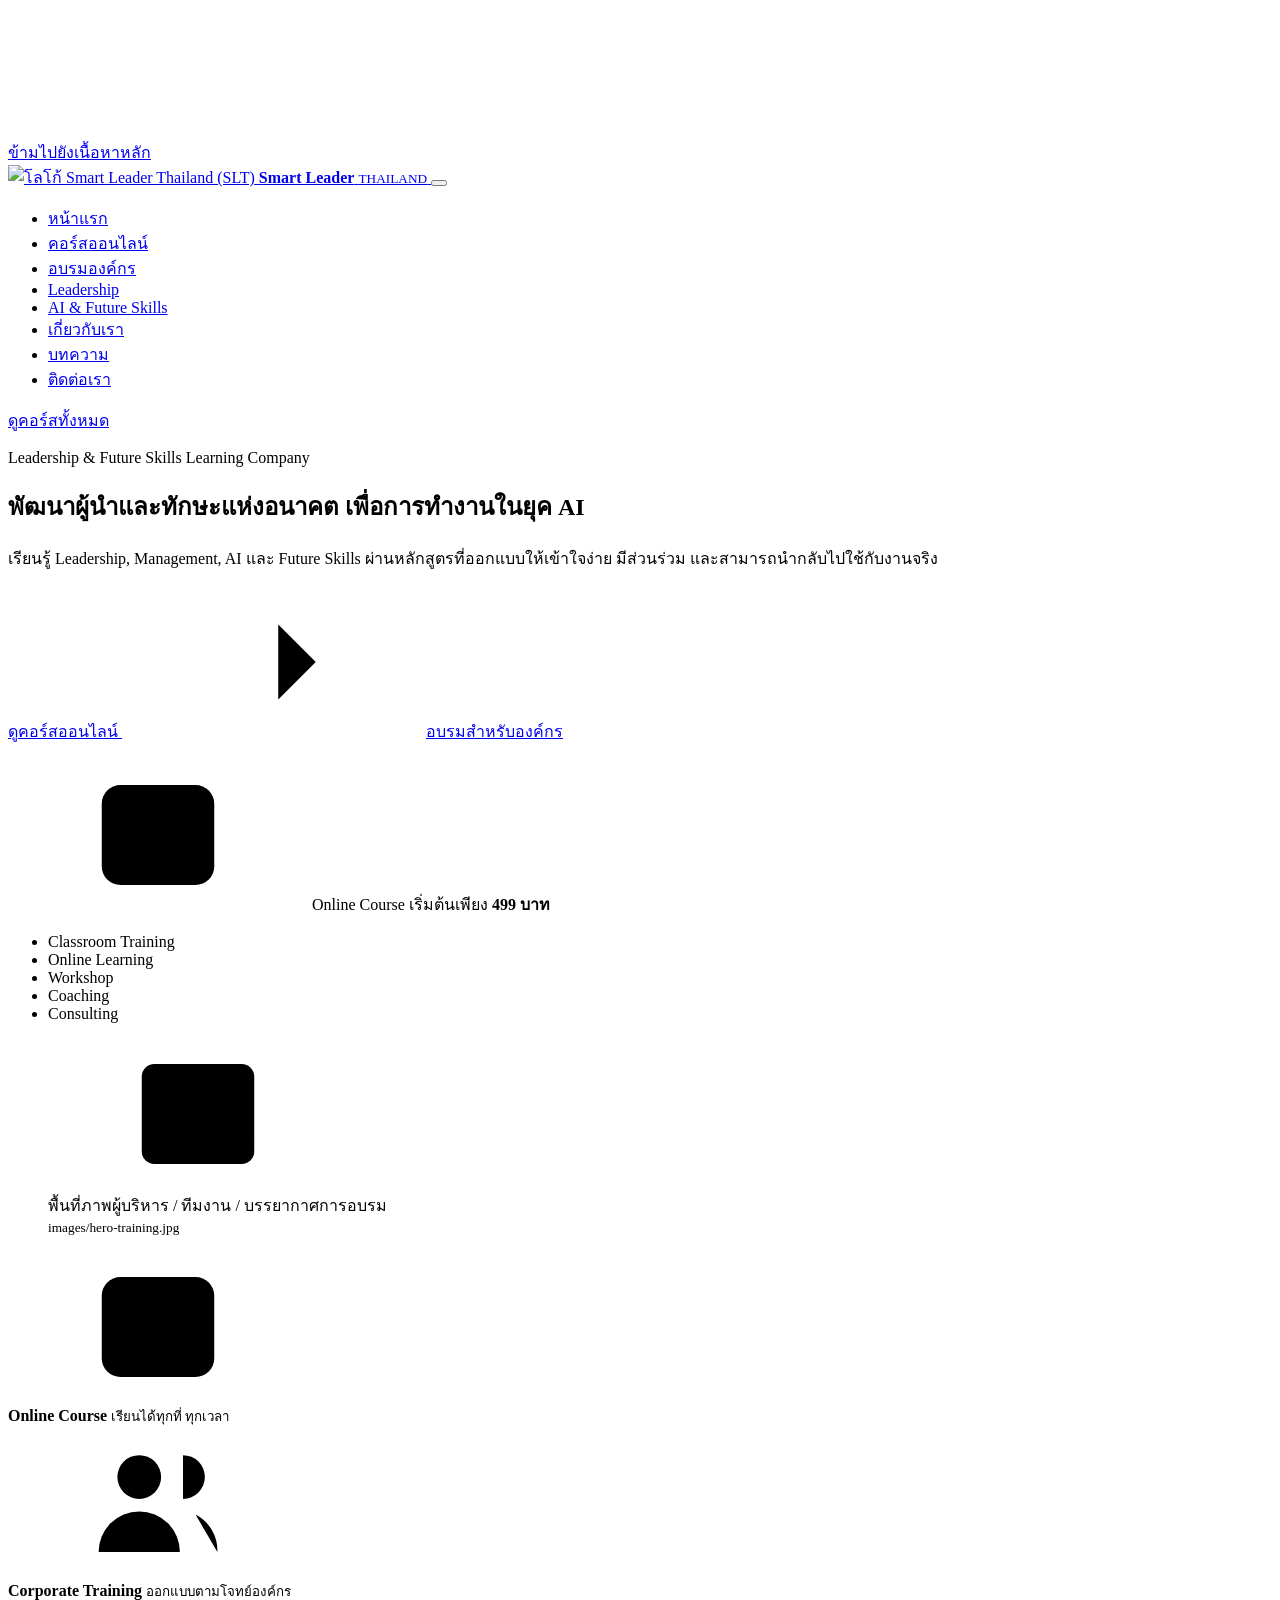
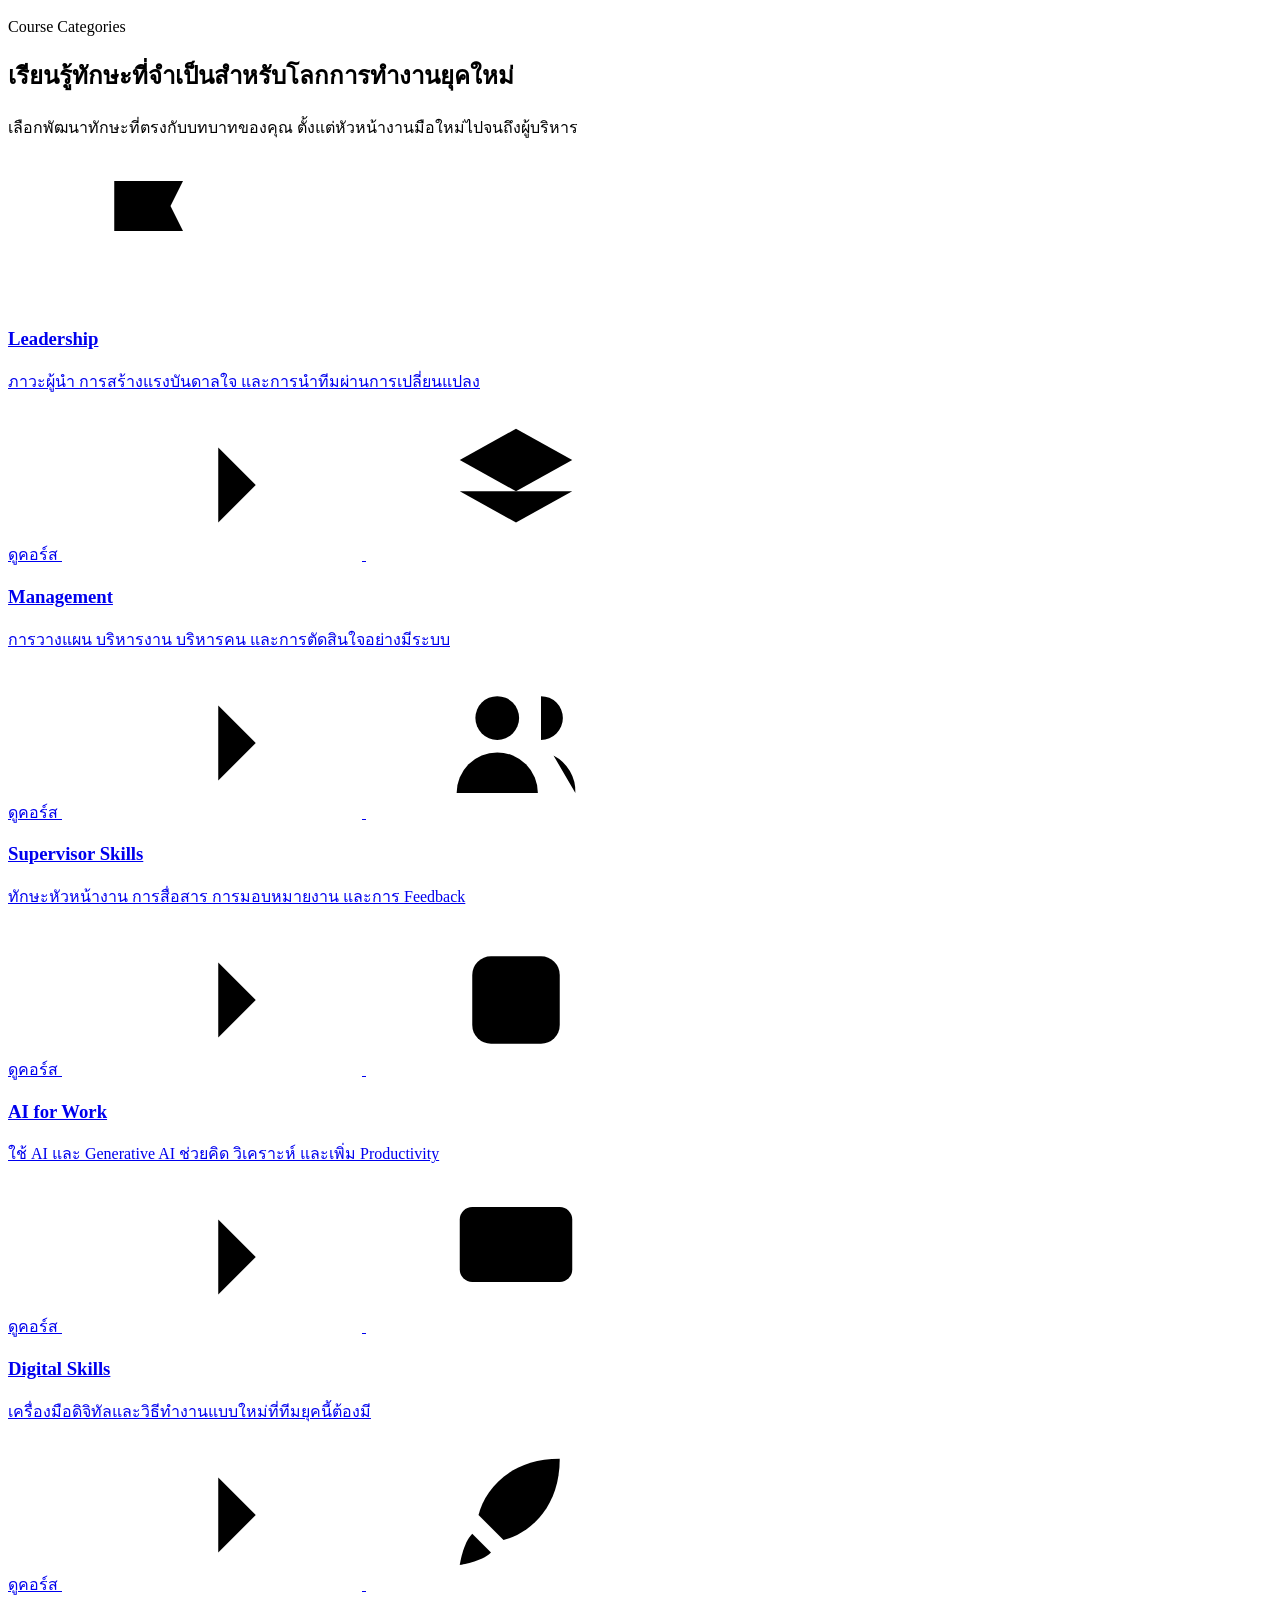
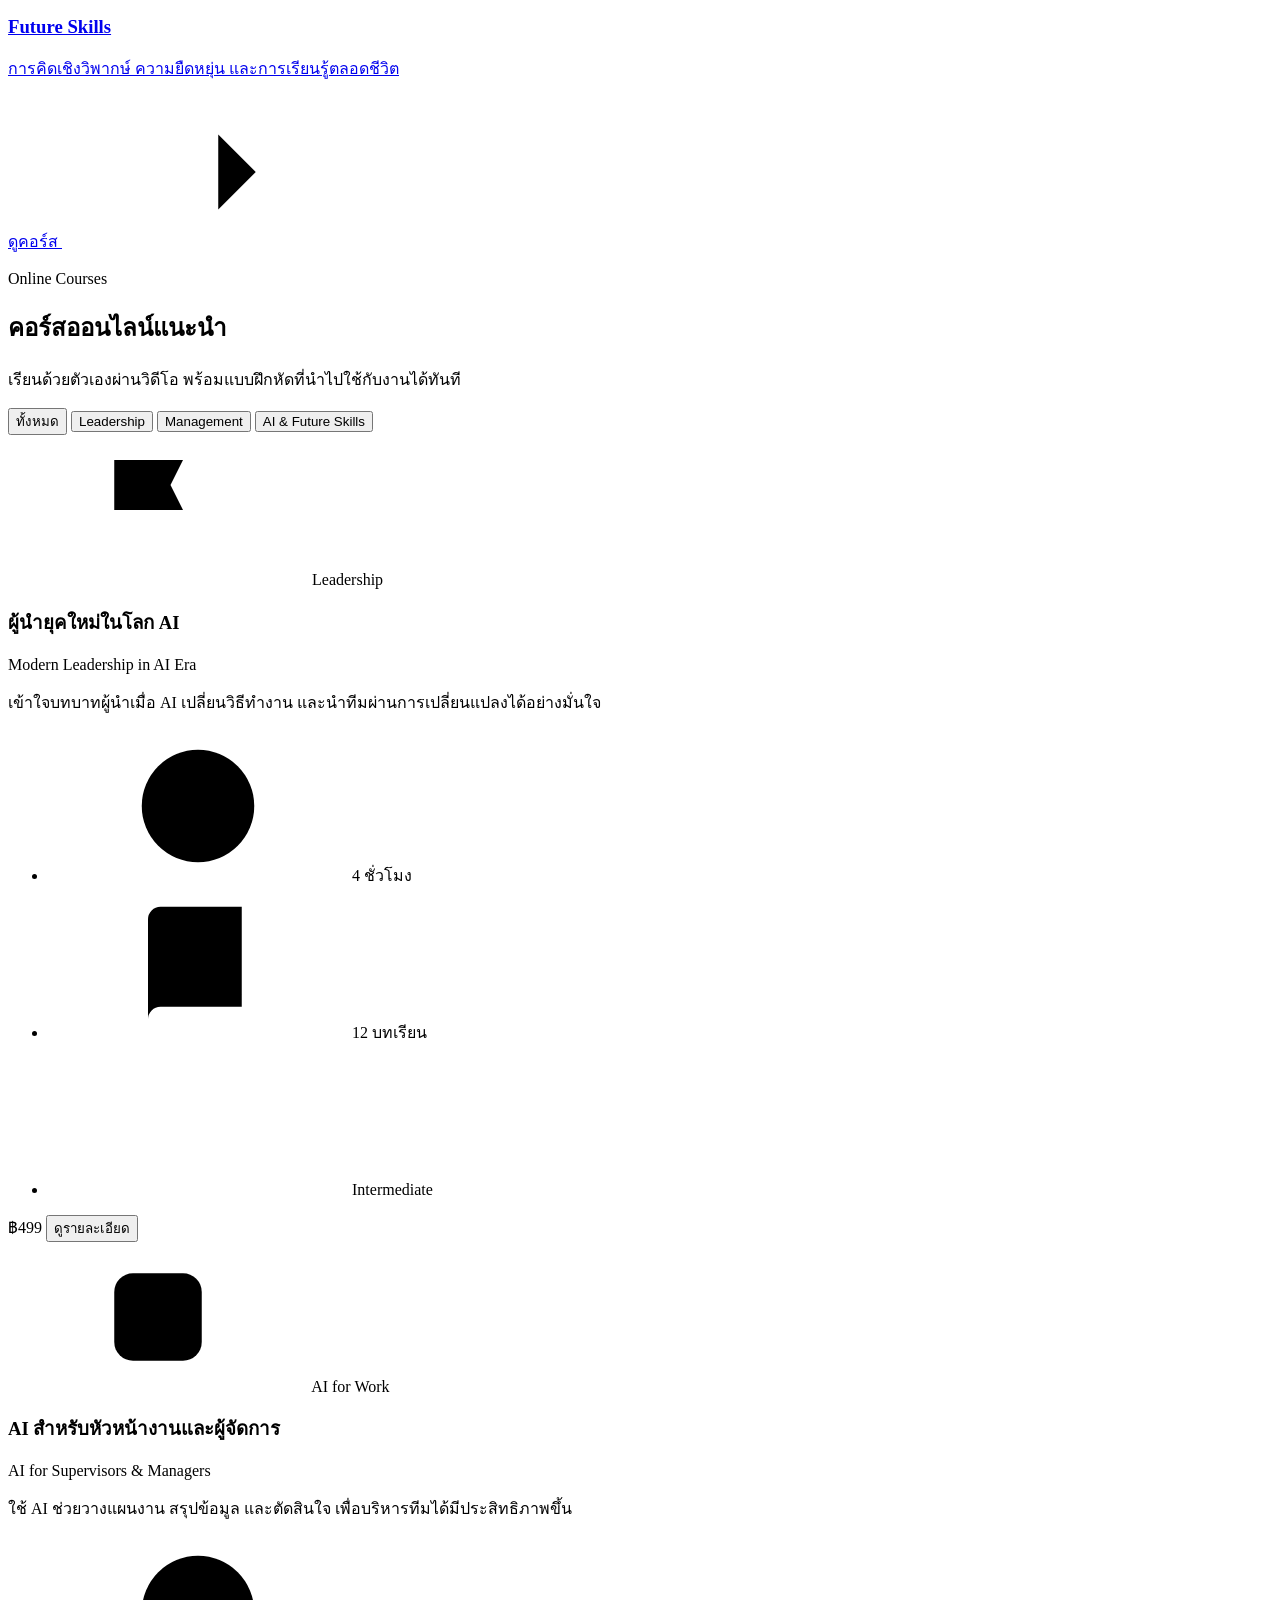
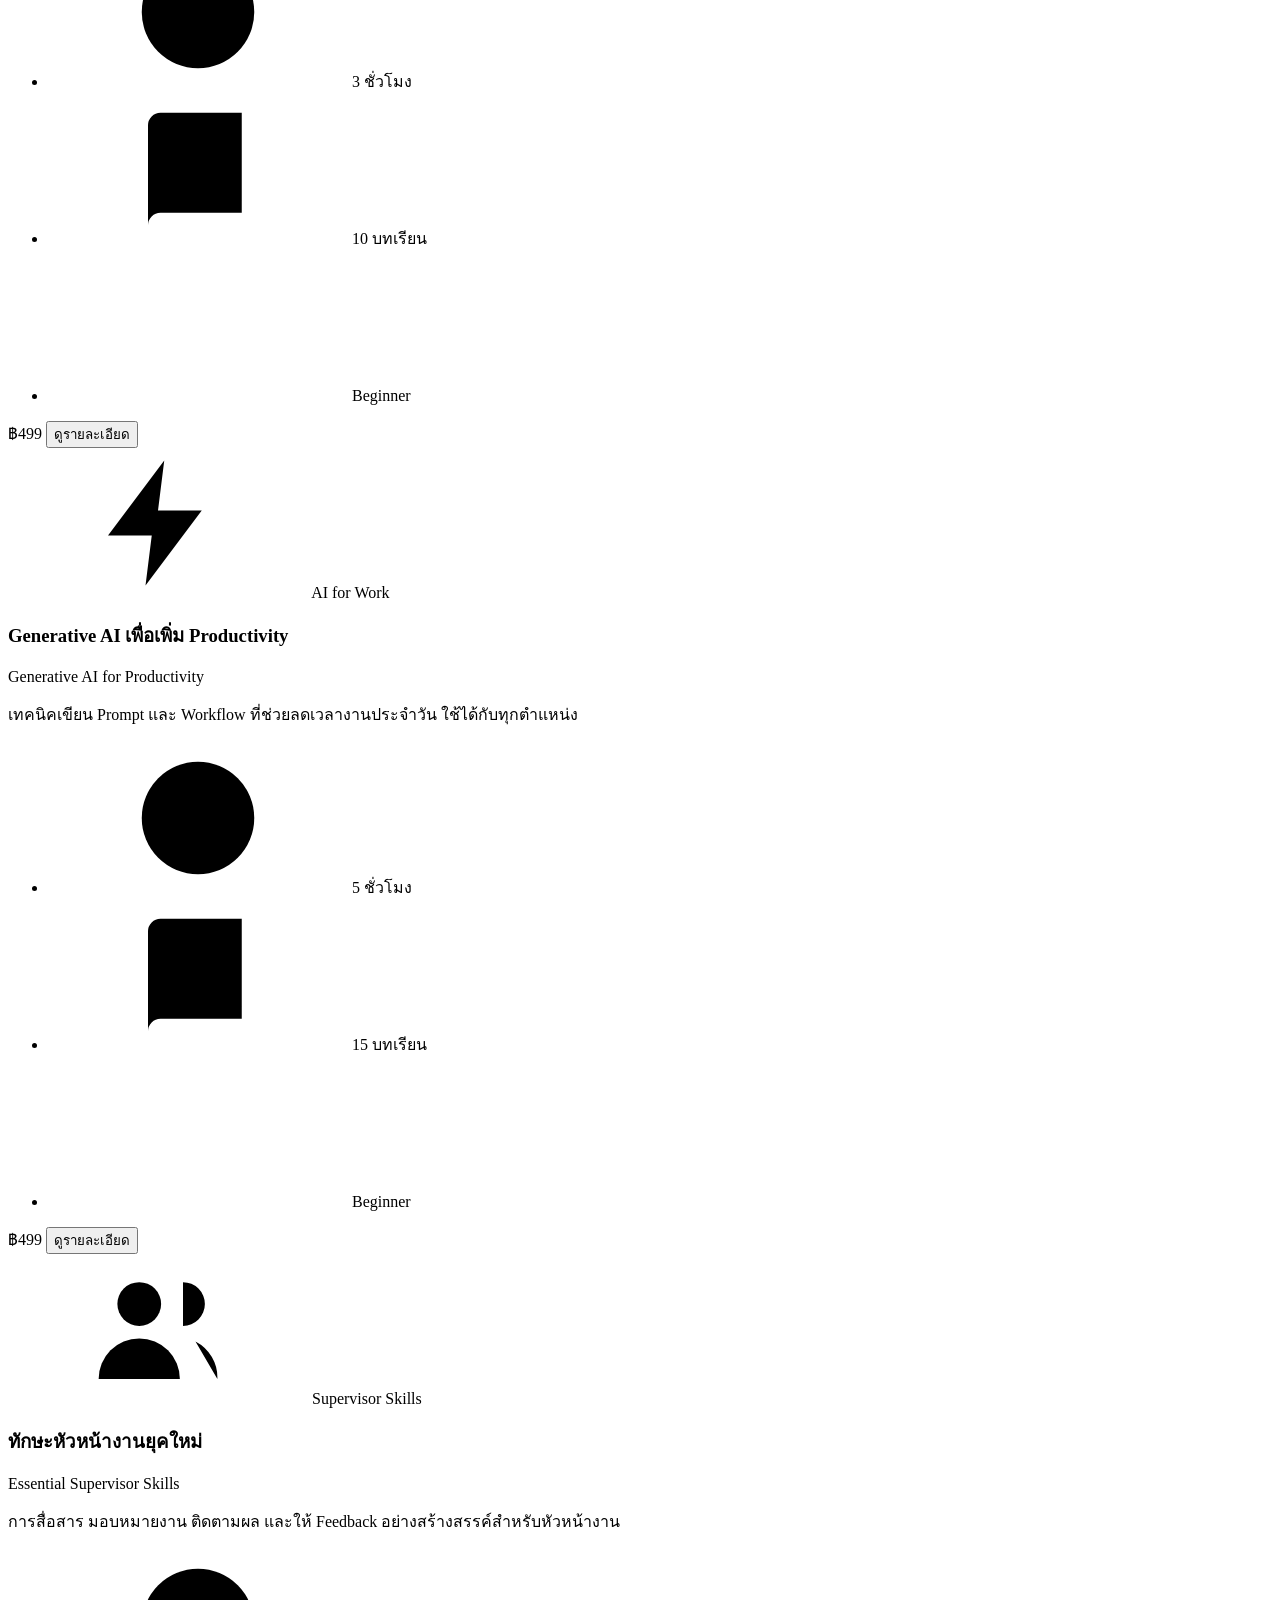
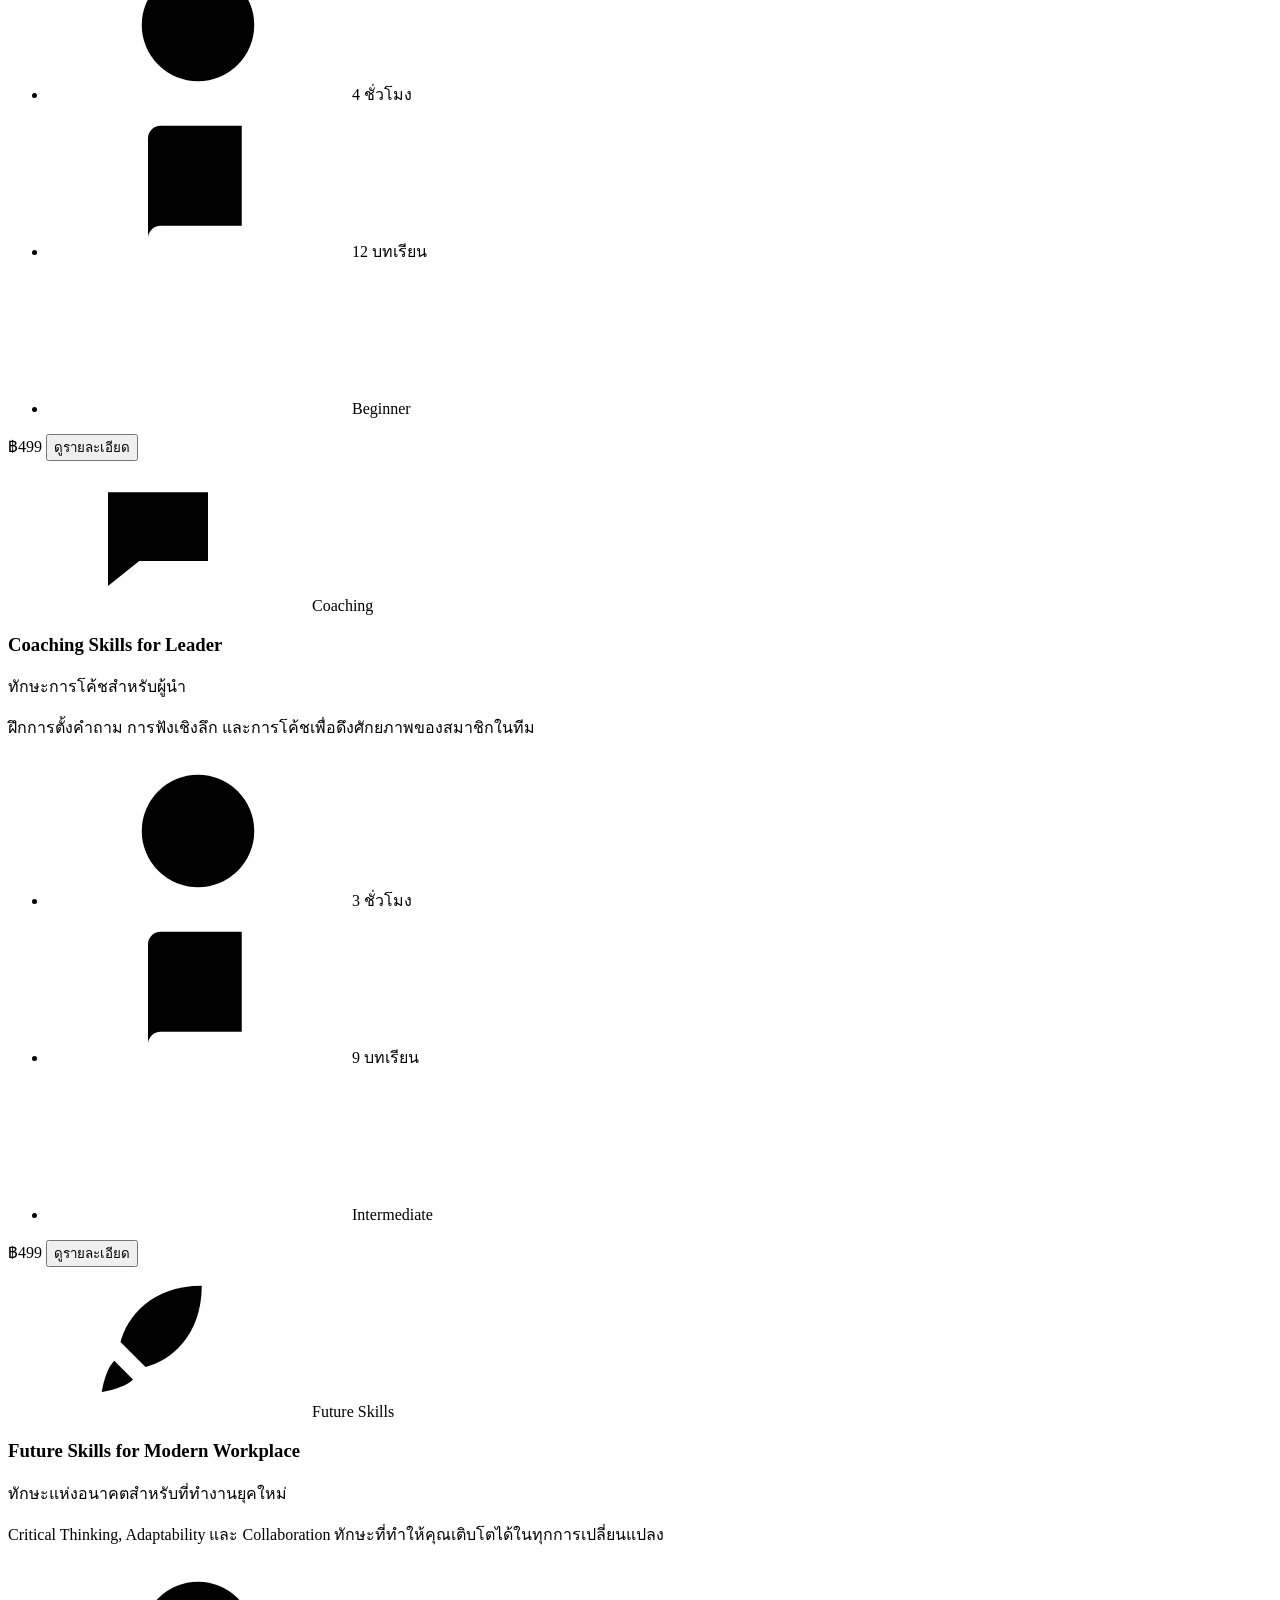
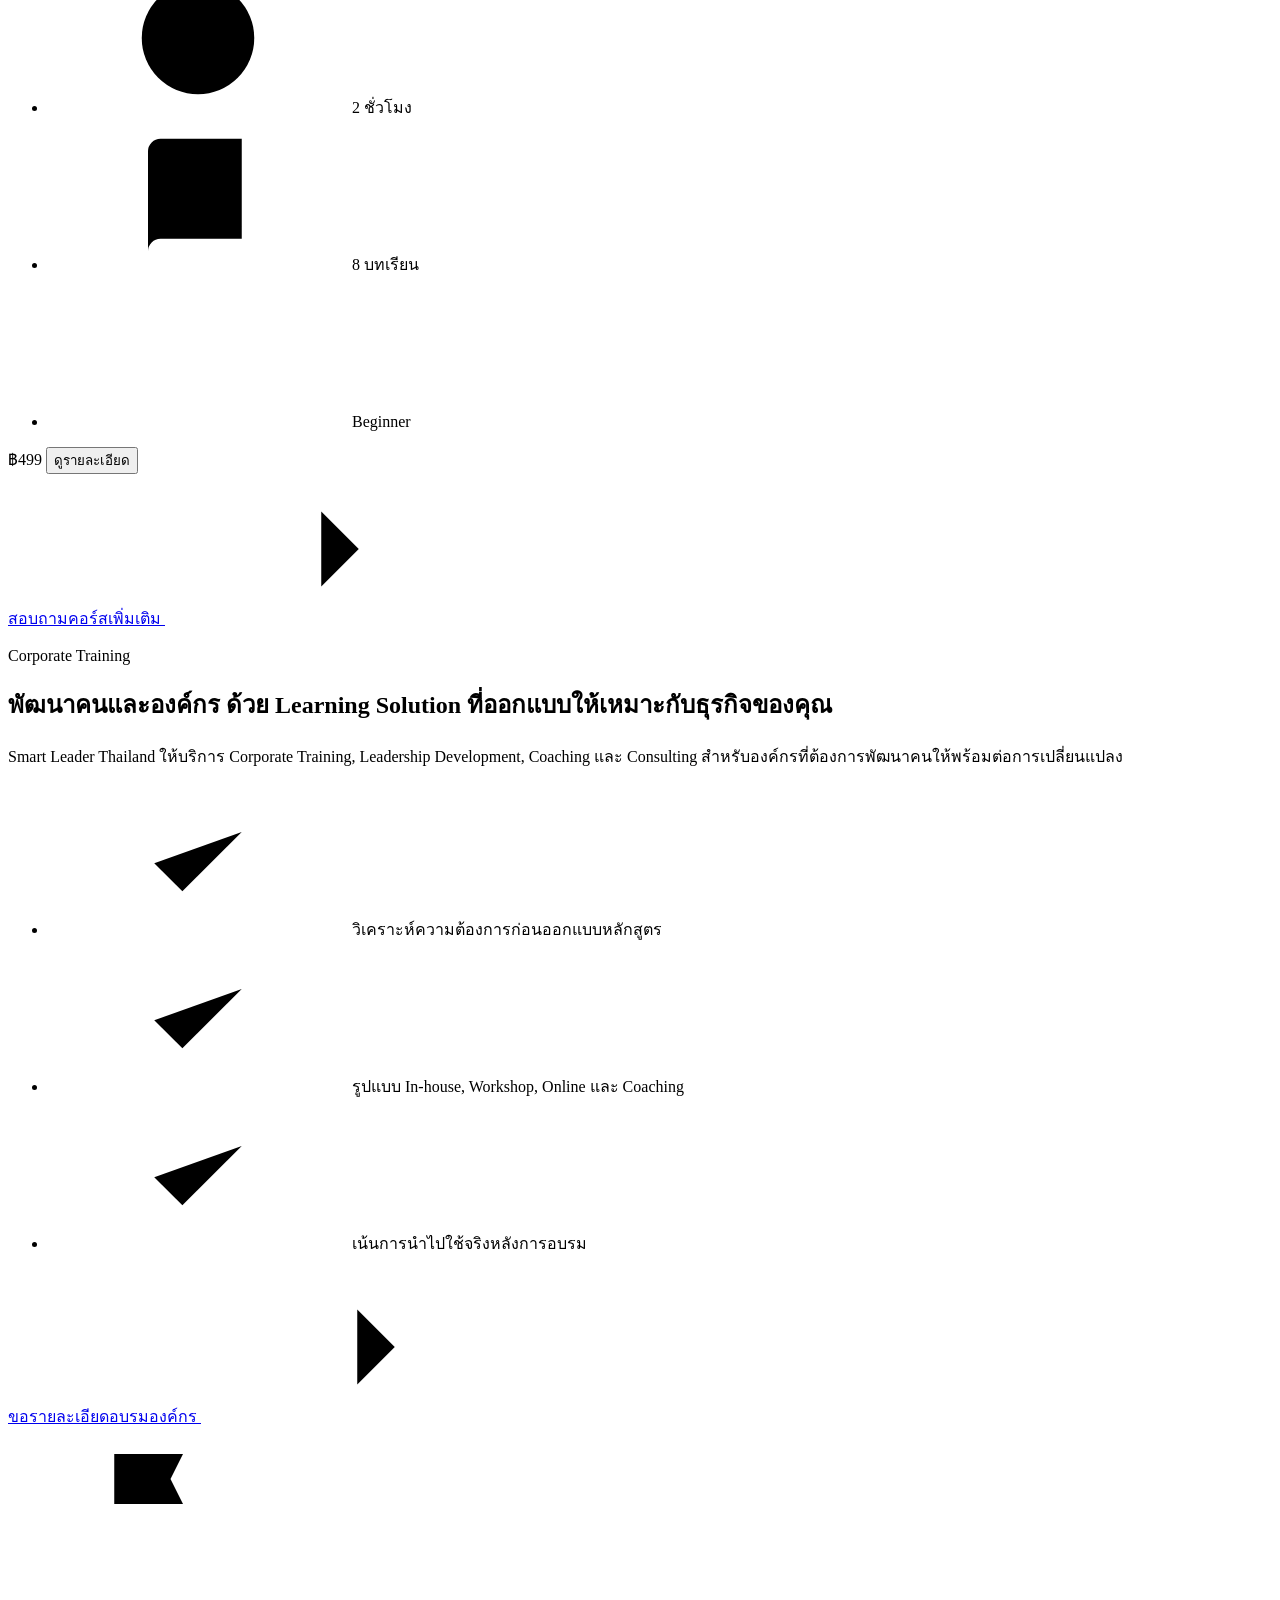
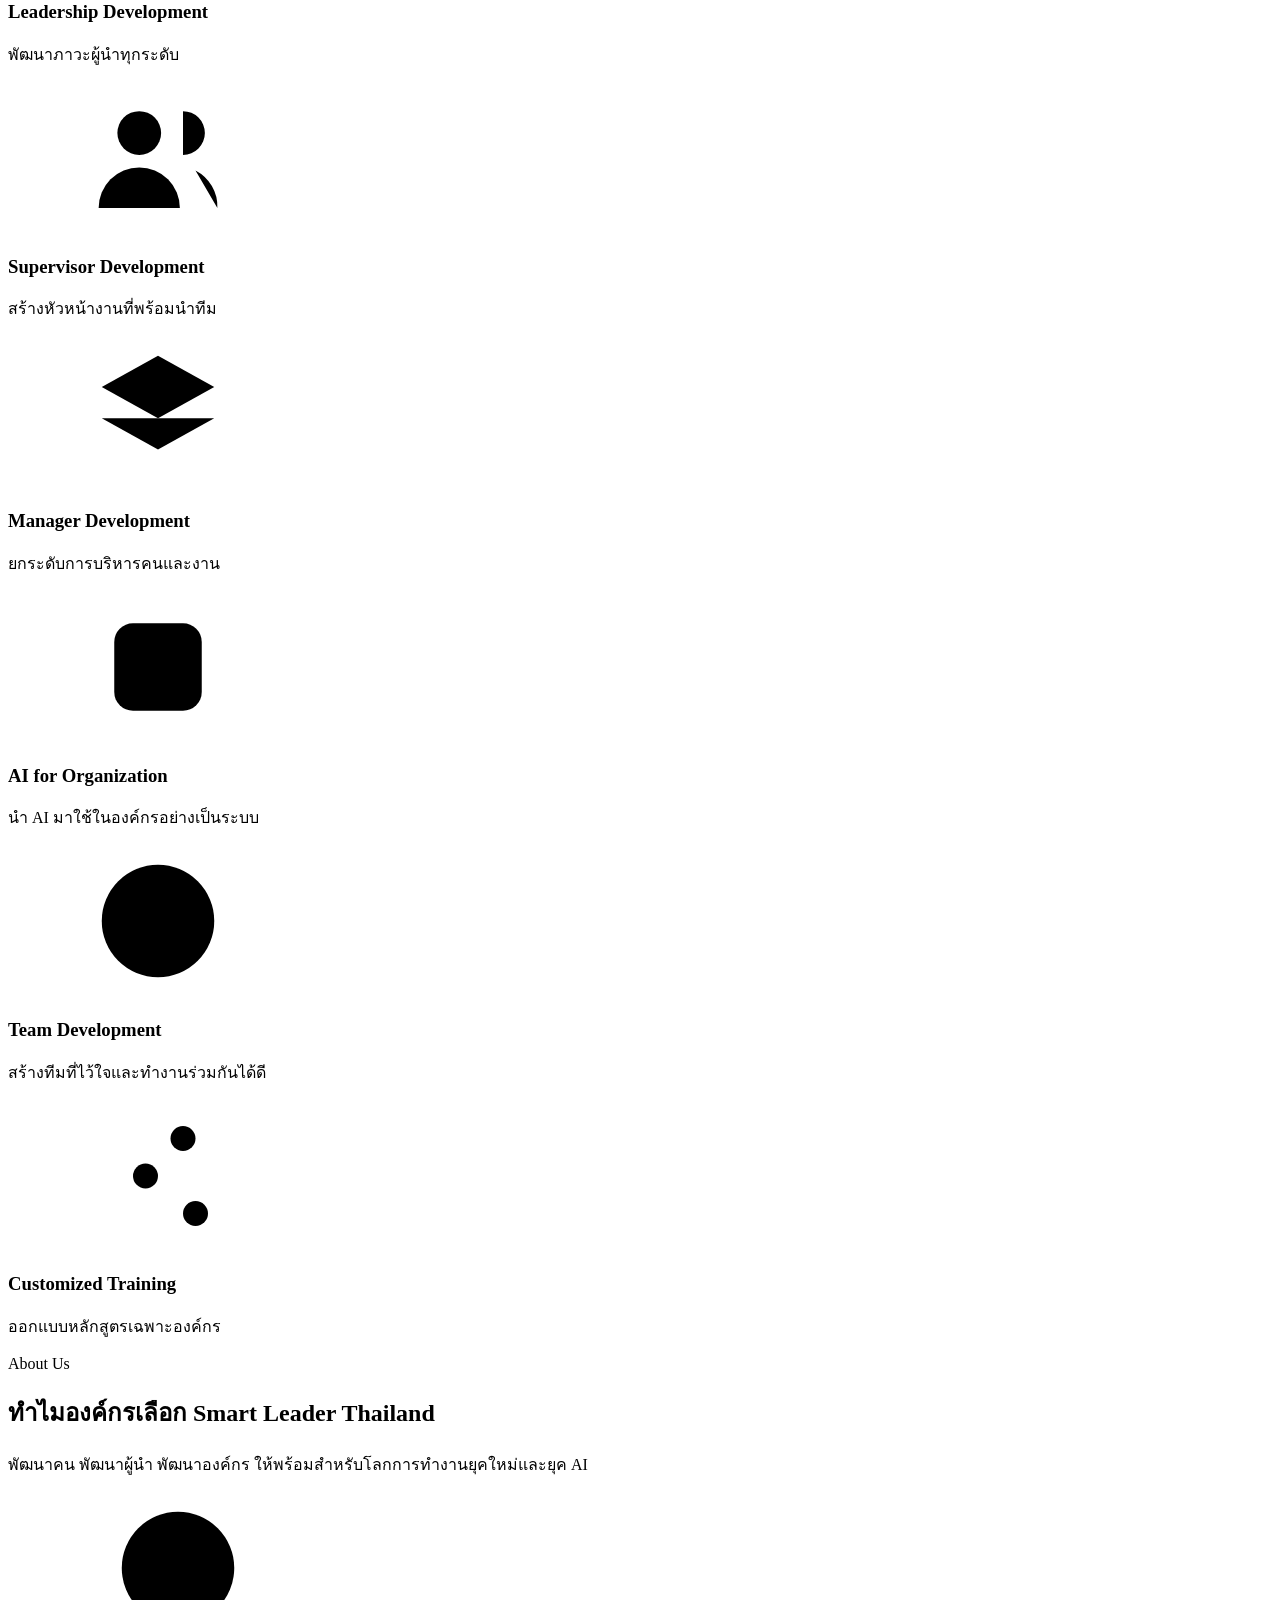
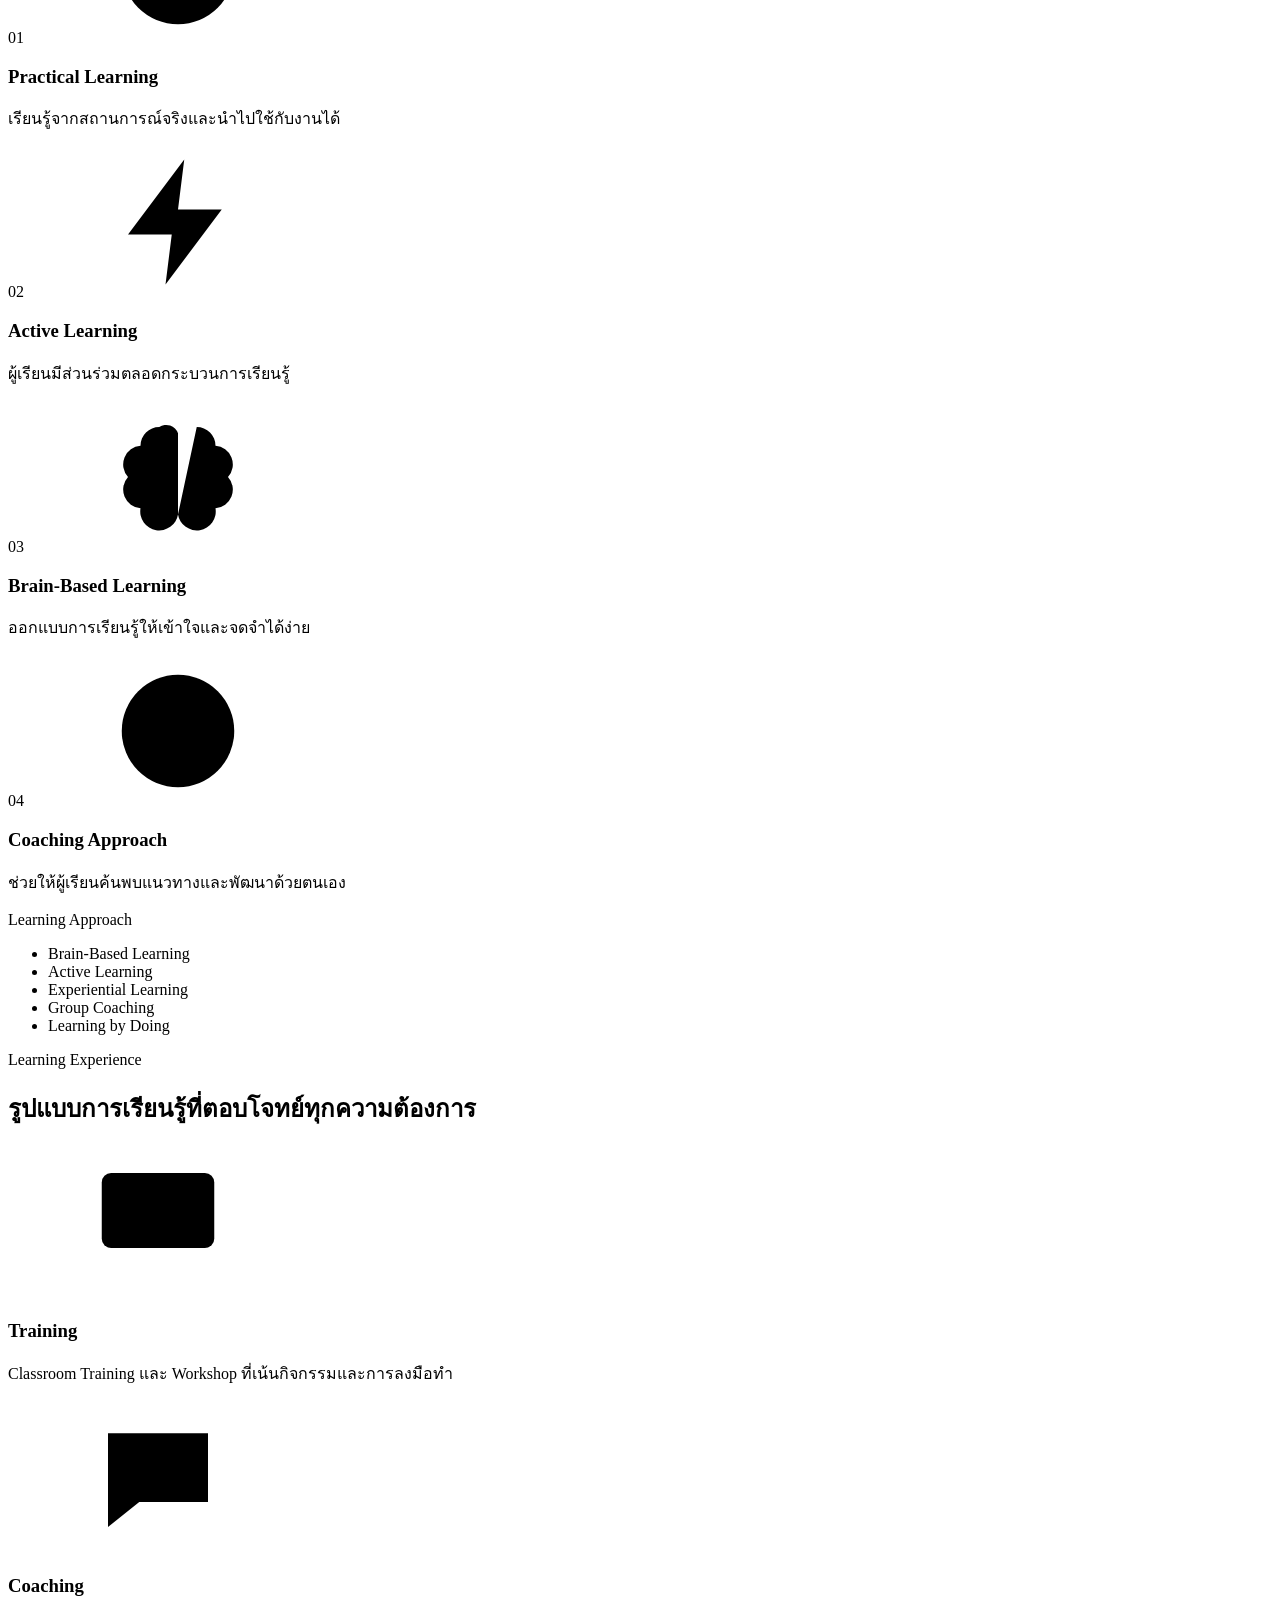
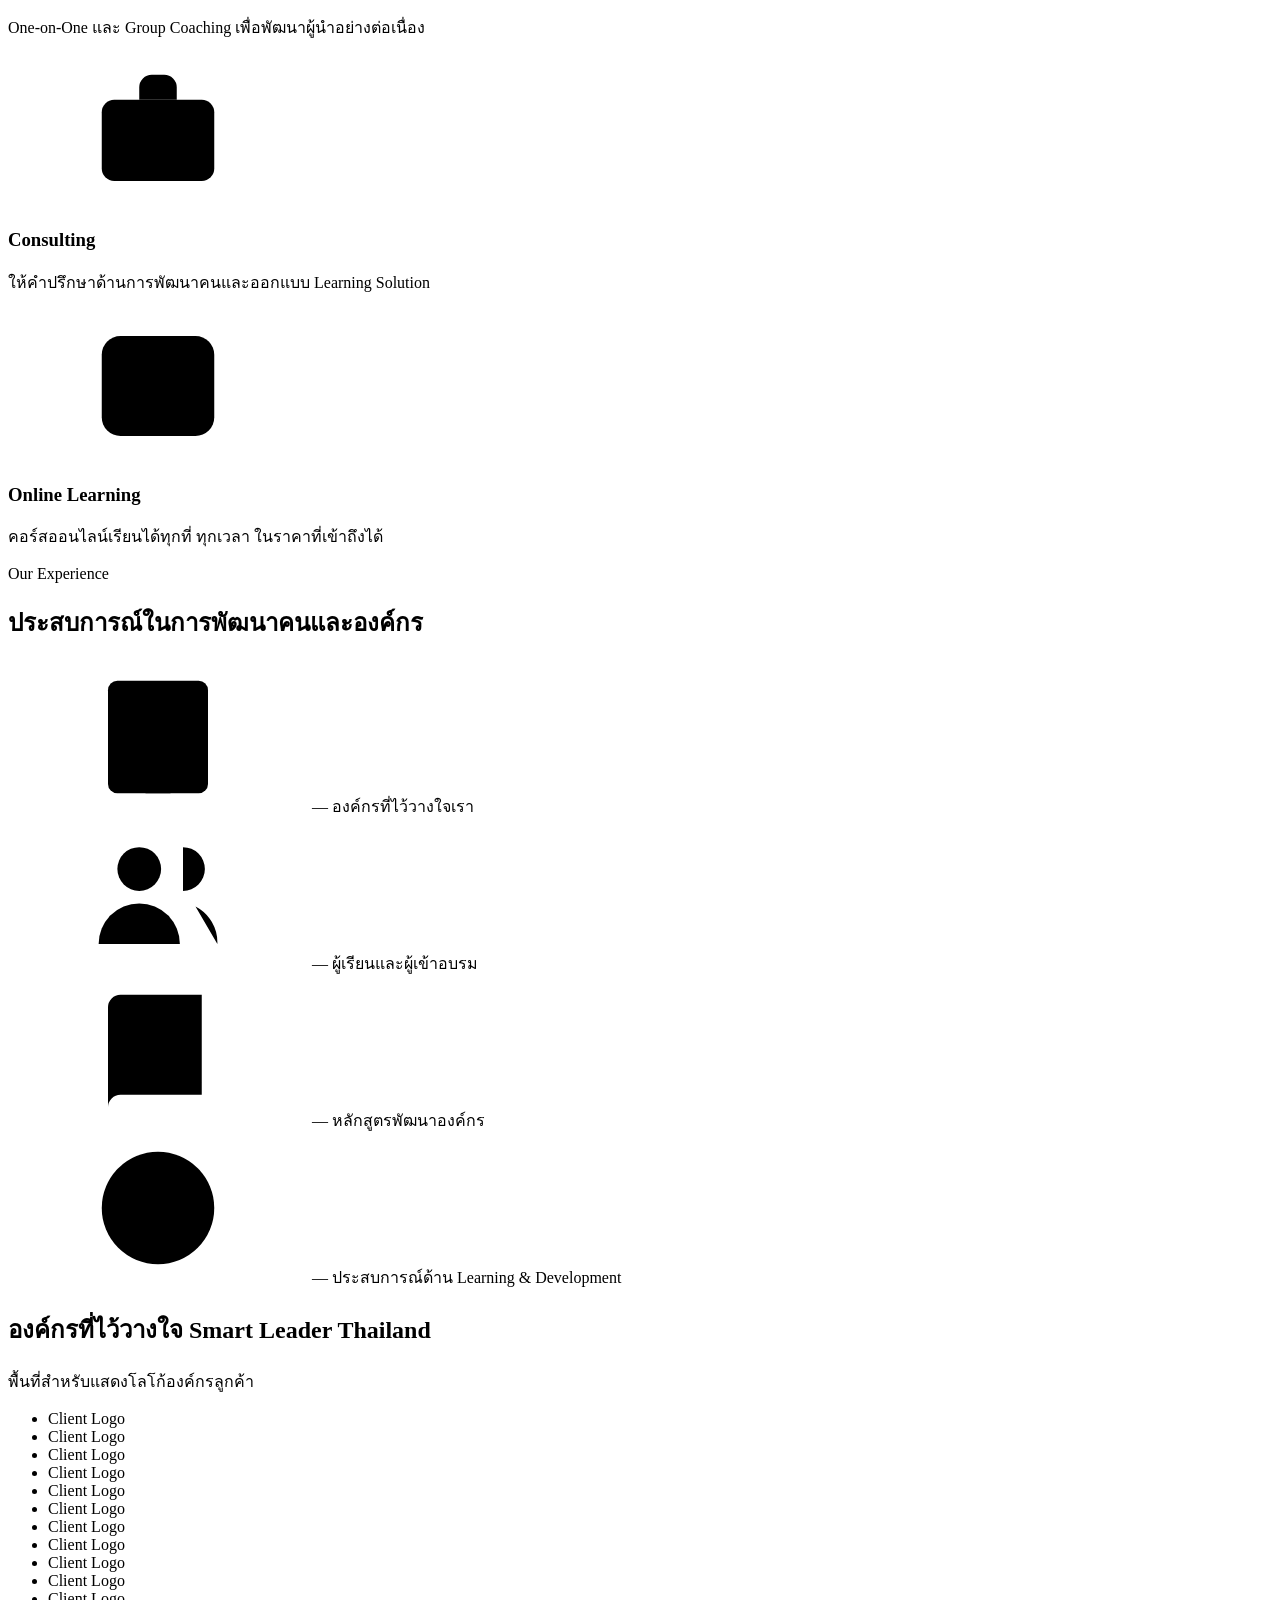
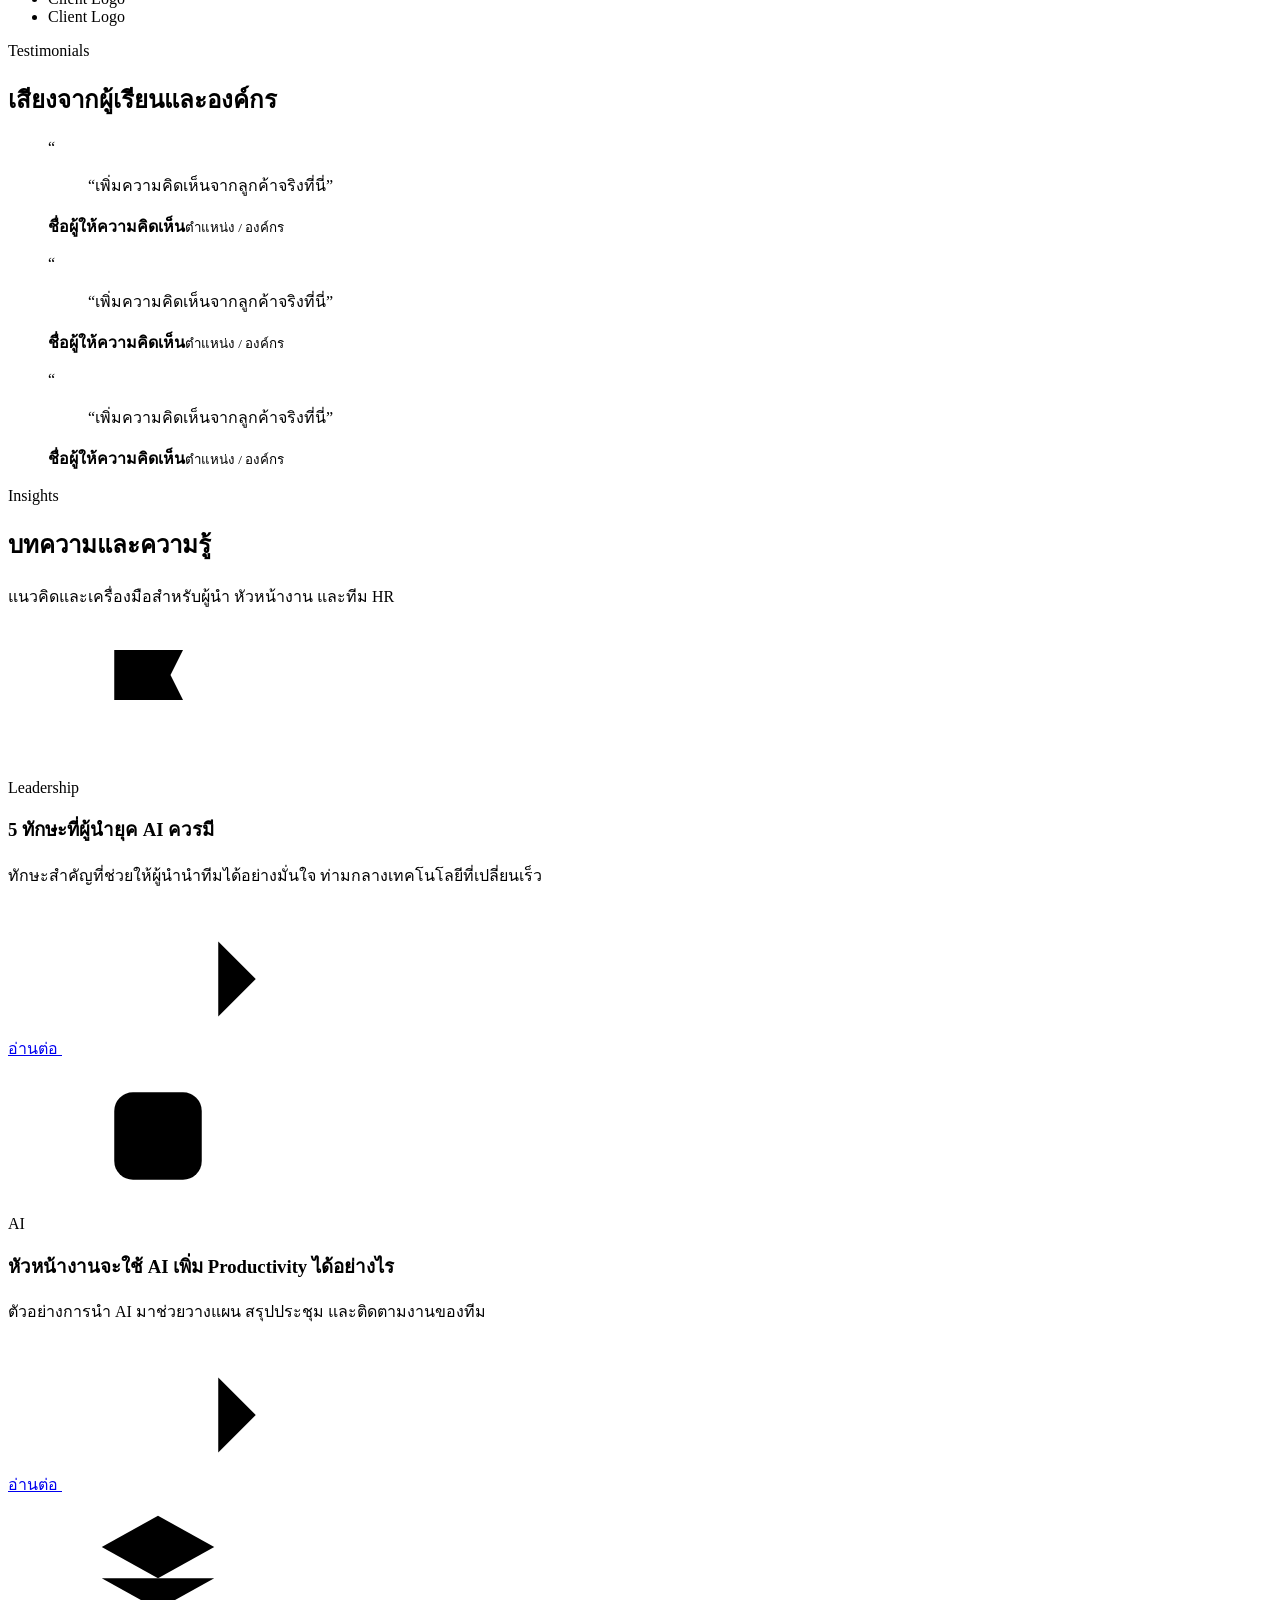
==== index.html @ 5c53e912 "Slt" ====
<!DOCTYPE html>
<html lang="th">
<head>
  <meta charset="UTF-8">
  <meta name="viewport" content="width=device-width, initial-scale=1.0">

  <!-- ===================== SEO ===================== -->
  <title>Smart Leader Thailand | Leadership, AI &amp; Future Skills</title>
  <meta name="description" content="Smart Leader Thailand พัฒนาผู้นำ หัวหน้างาน ผู้จัดการ และองค์กร ผ่าน Corporate Training, Leadership Development, AI Training, Coaching และ Online Courses">
  <meta name="theme-color" content="#0E4D26">
  <!-- TODO: ใส่ URL จริงของเว็บไซต์เมื่อมีโดเมน -->
  <!-- <link rel="canonical" href="https://www.your-domain.com/"> -->

  <!-- Open Graph -->
  <meta property="og:type" content="website">
  <meta property="og:site_name" content="Smart Leader Thailand">
  <meta property="og:title" content="Smart Leader Thailand | Leadership, AI &amp; Future Skills">
  <meta property="og:description" content="พัฒนาผู้นำ หัวหน้างาน ผู้จัดการ และองค์กร ผ่าน Corporate Training, Leadership Development, AI Training, Coaching และ Online Courses">
  <meta property="og:locale" content="th_TH">
  <!-- TODO: เปลี่ยนเป็นภาพ OG จริง (แนะนำ 1200x630px) และใช้ URL เต็มเมื่อมีโดเมน -->
  <meta property="og:image" content="assets/slt-logo.png">
  <meta name="twitter:card" content="summary_large_image">

  <link rel="icon" type="image/png" href="assets/slt-logo.png">

  <!-- Fonts: Prompt (หัวข้อ) + Noto Sans Thai (เนื้อหา) -->
  <link rel="preconnect" href="https://fonts.googleapis.com">
  <link rel="preconnect" href="https://fonts.gstatic.com" crossorigin>
  <link href="https://fonts.googleapis.com/css2?family=Noto+Sans+Thai:wght@400;500;600&family=Prompt:wght@400;500;600;700&display=swap" rel="stylesheet">

  <link rel="stylesheet" href="style.css">
  <!-- ทำเครื่องหมายว่า JS ทำงาน ก่อนหน้าแสดงผล (ป้องกันเนื้อหากระพริบตอน Scroll Reveal) -->
  <script>document.documentElement.classList.add('js');</script>
</head>
<body>

  <a class="skip-link" href="#main">ข้ามไปยังเนื้อหาหลัก</a>

  <!-- ===================== ICON SPRITE (inline SVG) ===================== -->
  <svg class="sprite" aria-hidden="true" focusable="false">
    <defs>
      <symbol id="i-flag" viewBox="0 0 24 24"><path d="M5 21V4m0 0h11l-2 4 2 4H5"/></symbol>
      <symbol id="i-layers" viewBox="0 0 24 24"><path d="m12 3 9 5-9 5-9-5 9-5Z"/><path d="m3 13 9 5 9-5"/></symbol>
      <symbol id="i-users" viewBox="0 0 24 24"><circle cx="9" cy="8" r="3.5"/><path d="M2.5 20a6.5 6.5 0 0 1 13 0"/><path d="M16 4.5a3.5 3.5 0 0 1 0 7M18 14a6.5 6.5 0 0 1 3.5 6"/></symbol>
      <symbol id="i-ai" viewBox="0 0 24 24"><rect x="5" y="5" width="14" height="14" rx="3"/><path d="M9.5 15 11 9h2l1.5 6M10 13h4M9 2v3M15 2v3M9 19v3M15 19v3M2 9h3M2 15h3M19 9h3M19 15h3"/></symbol>
      <symbol id="i-monitor" viewBox="0 0 24 24"><rect x="3" y="4" width="18" height="12" rx="2"/><path d="M8 20h8M12 16v4"/></symbol>
      <symbol id="i-rocket" viewBox="0 0 24 24"><path d="M5 15c-1.5 1.5-2 5-2 5s3.5-.5 5-2"/><path d="M9 15l-3-3c1-4 5-9 13-9 0 8-5 12-9 13l-1-1Z"/><circle cx="15" cy="9" r="1.6"/></symbol>
      <symbol id="i-clock" viewBox="0 0 24 24"><circle cx="12" cy="12" r="9"/><path d="M12 7v5l3 2"/></symbol>
      <symbol id="i-book" viewBox="0 0 24 24"><path d="M4 5a2 2 0 0 1 2-2h13v16H6a2 2 0 0 0-2 2V5Z"/><path d="M4 19a2 2 0 0 1 2-2h13"/></symbol>
      <symbol id="i-level" viewBox="0 0 24 24"><path d="M5 20v-5M12 20V10M19 20V4"/></symbol>
      <symbol id="i-arrow" viewBox="0 0 24 24"><path d="M5 12h14M13 6l6 6-6 6"/></symbol>
      <symbol id="i-check" viewBox="0 0 24 24"><path d="m5 12.5 4.5 4.5L19 7.5"/></symbol>
      <symbol id="i-present" viewBox="0 0 24 24"><rect x="3" y="4" width="18" height="12" rx="1.5"/><path d="M12 16v5M8 21h8M7 12l3-3 2 2 4-4"/></symbol>
      <symbol id="i-chat" viewBox="0 0 24 24"><path d="M4 5h16v11H9l-5 4V5Z"/><path d="M8 10h8M8 13h5"/></symbol>
      <symbol id="i-briefcase" viewBox="0 0 24 24"><rect x="3" y="7" width="18" height="13" rx="2"/><path d="M9 7V5a2 2 0 0 1 2-2h2a2 2 0 0 1 2 2v2M3 13h18"/></symbol>
      <symbol id="i-play" viewBox="0 0 24 24"><rect x="3" y="4" width="18" height="16" rx="3"/><path d="m10 9 5 3-5 3V9Z"/></symbol>
      <symbol id="i-brain" viewBox="0 0 24 24"><path d="M9 4a3 3 0 0 0-3 3 3 3 0 0 0-2 5 3 3 0 0 0 2 5 3 3 0 0 0 6 1V5a2 2 0 0 0-3-1Z"/><path d="M15 4a3 3 0 0 1 3 3 3 3 0 0 1 2 5 3 3 0 0 1-2 5 3 3 0 0 1-6 1"/></symbol>
      <symbol id="i-zap" viewBox="0 0 24 24"><path d="M13 2 4 14h7l-1 8 9-12h-7l1-8Z"/></symbol>
      <symbol id="i-target" viewBox="0 0 24 24"><circle cx="12" cy="12" r="9"/><circle cx="12" cy="12" r="5"/><circle cx="12" cy="12" r="1"/></symbol>
      <symbol id="i-compass" viewBox="0 0 24 24"><circle cx="12" cy="12" r="9"/><path d="m15.5 8.5-2 5-5 2 2-5 5-2Z"/></symbol>
      <symbol id="i-sliders" viewBox="0 0 24 24"><path d="M4 6h10M18 6h2M4 12h4M12 12h8M4 18h12M20 18h0"/><circle cx="16" cy="6" r="2"/><circle cx="10" cy="12" r="2"/><circle cx="18" cy="18" r="2"/></symbol>
      <symbol id="i-image" viewBox="0 0 24 24"><rect x="3" y="4" width="18" height="16" rx="2"/><circle cx="9" cy="10" r="2"/><path d="m21 16-5-5-9 9"/></symbol>
      <symbol id="i-phone" viewBox="0 0 24 24"><path d="M5 3h4l2 5-2.5 1.5a11 11 0 0 0 6 6L16 13l5 2v4a2 2 0 0 1-2 2A16 16 0 0 1 3 5a2 2 0 0 1 2-2Z"/></symbol>
      <symbol id="i-mail" viewBox="0 0 24 24"><rect x="3" y="5" width="18" height="14" rx="2"/><path d="m3 7 9 6 9-6"/></symbol>
      <symbol id="i-line" viewBox="0 0 24 24"><path d="M12 4c5 0 9 3.1 9 7s-4 7-9 7c-.8 0-1.6-.1-2.3-.2L6 20v-3.3C4.2 15.4 3 13.3 3 11c0-3.9 4-7 9-7Z"/><path d="M7.5 9.5v3h1.5M11 9.5v3M13.5 12.5v-3l2 3v-3M18 9.5h-1.5v3H18M16.5 11H18"/></symbol>
      <symbol id="i-facebook" viewBox="0 0 24 24"><path d="M14 8h3V4h-3a4 4 0 0 0-4 4v2H7v4h3v7h4v-7h3l1-4h-4V8Z"/></symbol>
      <symbol id="i-instagram" viewBox="0 0 24 24"><rect x="3" y="3" width="18" height="18" rx="5"/><circle cx="12" cy="12" r="4"/><circle cx="17.5" cy="6.5" r=".6"/></symbol>
      <symbol id="i-tiktok" viewBox="0 0 24 24"><path d="M14 3v11.5a3.5 3.5 0 1 1-3.5-3.5"/><path d="M14 3c.5 3 2.5 5 5.5 5"/></symbol>
      <symbol id="i-building" viewBox="0 0 24 24"><rect x="4" y="3" width="16" height="18" rx="1.5"/><path d="M9 7h.01M15 7h.01M9 11h.01M15 11h.01M9 15h.01M15 15h.01M10 21v-3h4v3"/></symbol>
    </defs>
  </svg>

  <!-- ===================== HEADER / NAVIGATION ===================== -->
  <header class="site-header" id="siteHeader">
    <div class="container header-inner">
      <a class="brand" href="#home" aria-label="Smart Leader Thailand หน้าแรก">
        <img src="assets/slt-logo.png" alt="โลโก้ Smart Leader Thailand (SLT)" width="30" height="46">
        <span class="brand-text">
          <strong>Smart Leader</strong>
          <small>THAILAND</small>
        </span>
      </a>

      <button class="nav-toggle" id="navToggle" aria-label="เปิดเมนู" aria-expanded="false" aria-controls="primaryNav">
        <span></span><span></span><span></span>
      </button>

      <nav class="primary-nav" id="primaryNav" aria-label="เมนูหลัก">
        <ul class="nav-list">
          <li><a href="#home" class="nav-link">หน้าแรก</a></li>
          <li><a href="#courses" class="nav-link">คอร์สออนไลน์</a></li>
          <li><a href="#corporate" class="nav-link">อบรมองค์กร</a></li>
          <!-- Leadership / AI & Future Skills: เลื่อนไปที่คอร์สและกรองหมวดให้อัตโนมัติ -->
          <li><a href="#courses" class="nav-link" data-filter-link="leadership">Leadership</a></li>
          <li><a href="#courses" class="nav-link" data-filter-link="ai">AI &amp; Future Skills</a></li>
          <li><a href="#about" class="nav-link">เกี่ยวกับเรา</a></li>
          <li><a href="#articles" class="nav-link">บทความ</a></li>
          <li><a href="#contact" class="nav-link">ติดต่อเรา</a></li>
        </ul>
        <a href="#courses" class="btn btn-primary nav-cta">ดูคอร์สทั้งหมด</a>
      </nav>
    </div>
  </header>

  <main id="main">

    <!-- ===================== HERO ===================== -->
    <section class="hero" id="home">
      <div class="hero-bg" aria-hidden="true">
        <span class="blob blob-1"></span>
        <span class="blob blob-2"></span>
        <span class="grid-lines"></span>
      </div>

      <div class="container hero-inner">
        <div class="hero-copy" data-reveal>
          <p class="eyebrow"><span class="dot"></span> Leadership &amp; Future Skills Learning Company</p>
          <h1><span class="nowrap">พัฒนาผู้นำ</span>และ<span class="nowrap">ทักษะแห่งอนาคต</span> <span class="text-gradient">เพื่อการทำงานในยุค AI</span></h1>
          <p class="lead">เรียนรู้ Leadership, Management, AI และ Future Skills ผ่านหลักสูตรที่ออกแบบให้เข้าใจง่าย มีส่วนร่วม และสามารถนำกลับไปใช้กับงานจริง</p>

          <div class="hero-actions">
            <a href="#courses" class="btn btn-primary btn-lg">ดูคอร์สออนไลน์ <svg class="icon"><use href="#i-arrow"/></svg></a>
            <a href="#corporate" class="btn btn-outline btn-lg">อบรมสำหรับองค์กร</a>
          </div>

          <p class="hero-note"><svg class="icon"><use href="#i-play"/></svg> Online Course เริ่มต้นเพียง <strong>499 บาท</strong></p>

          <ul class="hero-tags" aria-label="รูปแบบการเรียนรู้">
            <li>Classroom Training</li>
            <li>Online Learning</li>
            <li>Workshop</li>
            <li>Coaching</li>
            <li>Consulting</li>
          </ul>
        </div>

        <div class="hero-visual" data-reveal data-delay="150">
          <!-- TODO: เปลี่ยน Placeholder เป็นภาพจริง เช่น <img src="images/hero-training.jpg" alt="บรรยากาศการอบรม Smart Leader Thailand"> -->
          <figure class="hero-media placeholder-media">
            <svg class="icon"><use href="#i-image"/></svg>
            <figcaption>พื้นที่ภาพผู้บริหาร / ทีมงาน / บรรยากาศการอบรม<br><small>images/hero-training.jpg</small></figcaption>
          </figure>

          <div class="float-card float-card-a">
            <span class="float-icon"><svg class="icon"><use href="#i-play"/></svg></span>
            <div>
              <strong>Online Course</strong>
              <small>เรียนได้ทุกที่ ทุกเวลา</small>
            </div>
          </div>

          <div class="float-card float-card-b">
            <span class="float-icon dark"><svg class="icon"><use href="#i-users"/></svg></span>
            <div>
              <strong>Corporate Training</strong>
              <small>ออกแบบตามโจทย์องค์กร</small>
            </div>
          </div>
        </div>
      </div>
    </section>

    <!-- ===================== COURSE CATEGORY ===================== -->
    <section class="section" id="categories">
      <div class="container">
        <header class="section-head center" data-reveal>
          <p class="kicker">Course Categories</p>
          <h2>เรียนรู้ทักษะที่จำเป็นสำหรับโลกการทำงานยุคใหม่</h2>
          <p>เลือกพัฒนาทักษะที่ตรงกับบทบาทของคุณ ตั้งแต่หัวหน้างานมือใหม่ไปจนถึงผู้บริหาร</p>
        </header>

        <div class="category-grid">
          <a href="#courses" class="category-card" data-filter-link="leadership" data-reveal>
            <span class="cat-icon"><svg class="icon"><use href="#i-flag"/></svg></span>
            <h3>Leadership</h3>
            <p>ภาวะผู้นำ การสร้างแรงบันดาลใจ และการนำทีมผ่านการเปลี่ยนแปลง</p>
            <span class="cat-link">ดูคอร์ส <svg class="icon"><use href="#i-arrow"/></svg></span>
          </a>
          <a href="#courses" class="category-card" data-filter-link="management" data-reveal data-delay="60">
            <span class="cat-icon"><svg class="icon"><use href="#i-layers"/></svg></span>
            <h3>Management</h3>
            <p>การวางแผน บริหารงาน บริหารคน และการตัดสินใจอย่างมีระบบ</p>
            <span class="cat-link">ดูคอร์ส <svg class="icon"><use href="#i-arrow"/></svg></span>
          </a>
          <a href="#courses" class="category-card" data-filter-link="management" data-reveal data-delay="120">
            <span class="cat-icon"><svg class="icon"><use href="#i-users"/></svg></span>
            <h3>Supervisor Skills</h3>
            <p>ทักษะหัวหน้างาน การสื่อสาร การมอบหมายงาน และการ Feedback</p>
            <span class="cat-link">ดูคอร์ส <svg class="icon"><use href="#i-arrow"/></svg></span>
          </a>
          <a href="#courses" class="category-card" data-filter-link="ai" data-reveal>
            <span class="cat-icon"><svg class="icon"><use href="#i-ai"/></svg></span>
            <h3>AI for Work</h3>
            <p>ใช้ AI และ Generative AI ช่วยคิด วิเคราะห์ และเพิ่ม Productivity</p>
            <span class="cat-link">ดูคอร์ส <svg class="icon"><use href="#i-arrow"/></svg></span>
          </a>
          <a href="#courses" class="category-card" data-filter-link="ai" data-reveal data-delay="60">
            <span class="cat-icon"><svg class="icon"><use href="#i-monitor"/></svg></span>
            <h3>Digital Skills</h3>
            <p>เครื่องมือดิจิทัลและวิธีทำงานแบบใหม่ที่ทีมยุคนี้ต้องมี</p>
            <span class="cat-link">ดูคอร์ส <svg class="icon"><use href="#i-arrow"/></svg></span>
          </a>
          <a href="#courses" class="category-card" data-filter-link="ai" data-reveal data-delay="120">
            <span class="cat-icon"><svg class="icon"><use href="#i-rocket"/></svg></span>
            <h3>Future Skills</h3>
            <p>การคิดเชิงวิพากษ์ ความยืดหยุ่น และการเรียนรู้ตลอดชีวิต</p>
            <span class="cat-link">ดูคอร์ส <svg class="icon"><use href="#i-arrow"/></svg></span>
          </a>
        </div>
      </div>
    </section>

    <!-- ===================== POPULAR ONLINE COURSES ===================== -->
    <section class="section section-alt" id="courses">
      <div class="container">
        <header class="section-head split" data-reveal>
          <div>
            <p class="kicker">Online Courses</p>
            <h2>คอร์สออนไลน์แนะนำ</h2>
            <p>เรียนด้วยตัวเองผ่านวิดีโอ พร้อมแบบฝึกหัดที่นำไปใช้กับงานได้ทันที</p>
          </div>
          <div class="filter-tabs" role="tablist" aria-label="กรองหมวดคอร์ส">
            <button class="filter-tab is-active" data-filter="all" role="tab" aria-selected="true">ทั้งหมด</button>
            <button class="filter-tab" data-filter="leadership" role="tab" aria-selected="false">Leadership</button>
            <button class="filter-tab" data-filter="management" role="tab" aria-selected="false">Management</button>
            <button class="filter-tab" data-filter="ai" role="tab" aria-selected="false">AI &amp; Future Skills</button>
          </div>
        </header>

        <!--
          หมายเหตุ: ระยะเวลา จำนวนบทเรียน และราคา เป็นข้อมูลตัวอย่าง
          TODO: แก้ไขเป็นข้อมูลหลักสูตรจริงก่อนเปิดใช้งาน
          ภาพคอร์ส: แทนที่ <div class="course-thumb ..."> ด้วย <img src="images/course-xx.jpg" alt="..."> ได้
        -->
        <div class="course-grid" id="courseGrid">

          <article class="course-card" data-course-id="modern-leadership-ai" data-category="leadership" data-reveal>
            <div class="course-thumb thumb-1">
              <svg class="icon"><use href="#i-flag"/></svg>
              <span class="badge">Leadership</span>
            </div>
            <div class="course-body">
              <h3 class="course-title">ผู้นำยุคใหม่ในโลก AI</h3>
              <p class="course-sub">Modern Leadership in AI Era</p>
              <p class="course-desc">เข้าใจบทบาทผู้นำเมื่อ AI เปลี่ยนวิธีทำงาน และนำทีมผ่านการเปลี่ยนแปลงได้อย่างมั่นใจ</p>
              <ul class="course-meta">
                <li><svg class="icon"><use href="#i-clock"/></svg> 4 ชั่วโมง</li>
                <li><svg class="icon"><use href="#i-book"/></svg> 12 บทเรียน</li>
                <li><svg class="icon"><use href="#i-level"/></svg> Intermediate</li>
              </ul>
              <div class="course-foot">
                <span class="price">฿499</span>
                <button class="btn btn-soft btn-sm js-course-detail">ดูรายละเอียด</button>
              </div>
            </div>
          </article>

          <article class="course-card" data-course-id="ai-for-managers" data-category="ai" data-reveal data-delay="60">
            <div class="course-thumb thumb-2">
              <svg class="icon"><use href="#i-ai"/></svg>
              <span class="badge">AI for Work</span>
            </div>
            <div class="course-body">
              <h3 class="course-title">AI สำหรับหัวหน้างานและผู้จัดการ</h3>
              <p class="course-sub">AI for Supervisors &amp; Managers</p>
              <p class="course-desc">ใช้ AI ช่วยวางแผนงาน สรุปข้อมูล และตัดสินใจ เพื่อบริหารทีมได้มีประสิทธิภาพขึ้น</p>
              <ul class="course-meta">
                <li><svg class="icon"><use href="#i-clock"/></svg> 3 ชั่วโมง</li>
                <li><svg class="icon"><use href="#i-book"/></svg> 10 บทเรียน</li>
                <li><svg class="icon"><use href="#i-level"/></svg> Beginner</li>
              </ul>
              <div class="course-foot">
                <span class="price">฿499</span>
                <button class="btn btn-soft btn-sm js-course-detail">ดูรายละเอียด</button>
              </div>
            </div>
          </article>

          <article class="course-card" data-course-id="genai-productivity" data-category="ai" data-reveal data-delay="120">
            <div class="course-thumb thumb-3">
              <svg class="icon"><use href="#i-zap"/></svg>
              <span class="badge">AI for Work</span>
            </div>
            <div class="course-body">
              <h3 class="course-title">Generative AI เพื่อเพิ่ม Productivity</h3>
              <p class="course-sub">Generative AI for Productivity</p>
              <p class="course-desc">เทคนิคเขียน Prompt และ Workflow ที่ช่วยลดเวลางานประจำวัน ใช้ได้กับทุกตำแหน่ง</p>
              <ul class="course-meta">
                <li><svg class="icon"><use href="#i-clock"/></svg> 5 ชั่วโมง</li>
                <li><svg class="icon"><use href="#i-book"/></svg> 15 บทเรียน</li>
                <li><svg class="icon"><use href="#i-level"/></svg> Beginner</li>
              </ul>
              <div class="course-foot">
                <span class="price">฿499</span>
                <button class="btn btn-soft btn-sm js-course-detail">ดูรายละเอียด</button>
              </div>
            </div>
          </article>

          <article class="course-card" data-course-id="supervisor-skills" data-category="management" data-reveal>
            <div class="course-thumb thumb-4">
              <svg class="icon"><use href="#i-users"/></svg>
              <span class="badge">Supervisor Skills</span>
            </div>
            <div class="course-body">
              <h3 class="course-title">ทักษะหัวหน้างานยุคใหม่</h3>
              <p class="course-sub">Essential Supervisor Skills</p>
              <p class="course-desc">การสื่อสาร มอบหมายงาน ติดตามผล และให้ Feedback อย่างสร้างสรรค์สำหรับหัวหน้างาน</p>
              <ul class="course-meta">
                <li><svg class="icon"><use href="#i-clock"/></svg> 4 ชั่วโมง</li>
                <li><svg class="icon"><use href="#i-book"/></svg> 12 บทเรียน</li>
                <li><svg class="icon"><use href="#i-level"/></svg> Beginner</li>
              </ul>
              <div class="course-foot">
                <span class="price">฿499</span>
                <button class="btn btn-soft btn-sm js-course-detail">ดูรายละเอียด</button>
              </div>
            </div>
          </article>

          <article class="course-card" data-course-id="coaching-skills" data-category="leadership" data-reveal data-delay="60">
            <div class="course-thumb thumb-5">
              <svg class="icon"><use href="#i-chat"/></svg>
              <span class="badge">Coaching</span>
            </div>
            <div class="course-body">
              <h3 class="course-title">Coaching Skills for Leader</h3>
              <p class="course-sub">ทักษะการโค้ชสำหรับผู้นำ</p>
              <p class="course-desc">ฝึกการตั้งคำถาม การฟังเชิงลึก และการโค้ชเพื่อดึงศักยภาพของสมาชิกในทีม</p>
              <ul class="course-meta">
                <li><svg class="icon"><use href="#i-clock"/></svg> 3 ชั่วโมง</li>
                <li><svg class="icon"><use href="#i-book"/></svg> 9 บทเรียน</li>
                <li><svg class="icon"><use href="#i-level"/></svg> Intermediate</li>
              </ul>
              <div class="course-foot">
                <span class="price">฿499</span>
                <button class="btn btn-soft btn-sm js-course-detail">ดูรายละเอียด</button>
              </div>
            </div>
          </article>

          <article class="course-card" data-course-id="future-skills" data-category="ai" data-reveal data-delay="120">
            <div class="course-thumb thumb-6">
              <svg class="icon"><use href="#i-rocket"/></svg>
              <span class="badge">Future Skills</span>
            </div>
            <div class="course-body">
              <h3 class="course-title">Future Skills for Modern Workplace</h3>
              <p class="course-sub">ทักษะแห่งอนาคตสำหรับที่ทำงานยุคใหม่</p>
              <p class="course-desc">Critical Thinking, Adaptability และ Collaboration ทักษะที่ทำให้คุณเติบโตได้ในทุกการเปลี่ยนแปลง</p>
              <ul class="course-meta">
                <li><svg class="icon"><use href="#i-clock"/></svg> 2 ชั่วโมง</li>
                <li><svg class="icon"><use href="#i-book"/></svg> 8 บทเรียน</li>
                <li><svg class="icon"><use href="#i-level"/></svg> Beginner</li>
              </ul>
              <div class="course-foot">
                <span class="price">฿499</span>
                <button class="btn btn-soft btn-sm js-course-detail">ดูรายละเอียด</button>
              </div>
            </div>
          </article>

        </div>

        <p class="empty-state" id="courseEmpty" hidden>ยังไม่มีคอร์สในหมวดนี้ — กำลังพัฒนาเพิ่มเติม</p>

        <div class="center-action" data-reveal>
          <a href="#contact" class="btn btn-outline">สอบถามคอร์สเพิ่มเติม <svg class="icon"><use href="#i-arrow"/></svg></a>
        </div>
      </div>
    </section>

    <!-- ===================== CORPORATE TRAINING (B2B) ===================== -->
    <section class="section corporate" id="corporate">
      <div class="corporate-bg" aria-hidden="true"></div>
      <div class="container corporate-inner">
        <div class="corporate-copy" data-reveal>
          <p class="kicker on-dark">Corporate Training</p>
          <h2>พัฒนาคนและองค์กร <span class="text-lime">ด้วย Learning Solution ที่ออกแบบให้เหมาะกับธุรกิจของคุณ</span></h2>
          <p>Smart Leader Thailand ให้บริการ Corporate Training, Leadership Development, Coaching และ Consulting สำหรับองค์กรที่ต้องการพัฒนาคนให้พร้อมต่อการเปลี่ยนแปลง</p>

          <ul class="check-list">
            <li><svg class="icon"><use href="#i-check"/></svg> วิเคราะห์ความต้องการก่อนออกแบบหลักสูตร</li>
            <li><svg class="icon"><use href="#i-check"/></svg> รูปแบบ In-house, Workshop, Online และ Coaching</li>
            <li><svg class="icon"><use href="#i-check"/></svg> เน้นการนำไปใช้จริงหลังการอบรม</li>
          </ul>

          <a href="#contact" class="btn btn-lime btn-lg">ขอรายละเอียดอบรมองค์กร <svg class="icon"><use href="#i-arrow"/></svg></a>
        </div>

        <div class="corp-grid">
          <div class="corp-item" data-reveal>
            <svg class="icon"><use href="#i-flag"/></svg>
            <h3>Leadership Development</h3>
            <p>พัฒนาภาวะผู้นำทุกระดับ</p>
          </div>
          <div class="corp-item" data-reveal data-delay="60">
            <svg class="icon"><use href="#i-users"/></svg>
            <h3>Supervisor Development</h3>
            <p>สร้างหัวหน้างานที่พร้อมนำทีม</p>
          </div>
          <div class="corp-item" data-reveal data-delay="120">
            <svg class="icon"><use href="#i-layers"/></svg>
            <h3>Manager Development</h3>
            <p>ยกระดับการบริหารคนและงาน</p>
          </div>
          <div class="corp-item" data-reveal>
            <svg class="icon"><use href="#i-ai"/></svg>
            <h3>AI for Organization</h3>
            <p>นำ AI มาใช้ในองค์กรอย่างเป็นระบบ</p>
          </div>
          <div class="corp-item" data-reveal data-delay="60">
            <svg class="icon"><use href="#i-target"/></svg>
            <h3>Team Development</h3>
            <p>สร้างทีมที่ไว้ใจและทำงานร่วมกันได้ดี</p>
          </div>
          <div class="corp-item" data-reveal data-delay="120">
            <svg class="icon"><use href="#i-sliders"/></svg>
            <h3>Customized Training</h3>
            <p>ออกแบบหลักสูตรเฉพาะองค์กร</p>
          </div>
        </div>
      </div>
    </section>

    <!-- ===================== WHY SMART LEADER ===================== -->
    <section class="section" id="about">
      <div class="container">
        <header class="section-head center" data-reveal>
          <p class="kicker">About Us</p>
          <h2>ทำไมองค์กรเลือก Smart Leader Thailand</h2>
          <p>พัฒนาคน พัฒนาผู้นำ พัฒนาองค์กร ให้พร้อมสำหรับโลกการทำงานยุคใหม่และยุค AI</p>
        </header>

        <div class="why-grid">
          <div class="why-card" data-reveal>
            <span class="why-num">01</span>
            <span class="why-icon"><svg class="icon"><use href="#i-target"/></svg></span>
            <h3>Practical Learning</h3>
            <p>เรียนรู้จากสถานการณ์จริงและนำไปใช้กับงานได้</p>
          </div>
          <div class="why-card" data-reveal data-delay="60">
            <span class="why-num">02</span>
            <span class="why-icon"><svg class="icon"><use href="#i-zap"/></svg></span>
            <h3>Active Learning</h3>
            <p>ผู้เรียนมีส่วนร่วมตลอดกระบวนการเรียนรู้</p>
          </div>
          <div class="why-card" data-reveal data-delay="120">
            <span class="why-num">03</span>
            <span class="why-icon"><svg class="icon"><use href="#i-brain"/></svg></span>
            <h3>Brain-Based Learning</h3>
            <p>ออกแบบการเรียนรู้ให้เข้าใจและจดจำได้ง่าย</p>
          </div>
          <div class="why-card" data-reveal data-delay="180">
            <span class="why-num">04</span>
            <span class="why-icon"><svg class="icon"><use href="#i-compass"/></svg></span>
            <h3>Coaching Approach</h3>
            <p>ช่วยให้ผู้เรียนค้นพบแนวทางและพัฒนาด้วยตนเอง</p>
          </div>
        </div>

        <div class="approach" data-reveal>
          <span class="approach-label">Learning Approach</span>
          <ul>
            <li>Brain-Based Learning</li>
            <li>Active Learning</li>
            <li>Experiential Learning</li>
            <li>Group Coaching</li>
            <li>Learning by Doing</li>
          </ul>
        </div>
      </div>
    </section>

    <!-- ===================== LEARNING EXPERIENCE ===================== -->
    <section class="section section-alt" id="learning">
      <div class="container">
        <header class="section-head center" data-reveal>
          <p class="kicker">Learning Experience</p>
          <h2>รูปแบบการเรียนรู้ที่ตอบโจทย์ทุกความต้องการ</h2>
        </header>

        <div class="exp-grid">
          <div class="exp-card" data-reveal>
            <span class="exp-icon"><svg class="icon"><use href="#i-present"/></svg></span>
            <h3>Training</h3>
            <p>Classroom Training และ Workshop ที่เน้นกิจกรรมและการลงมือทำ</p>
          </div>
          <div class="exp-card" data-reveal data-delay="60">
            <span class="exp-icon"><svg class="icon"><use href="#i-chat"/></svg></span>
            <h3>Coaching</h3>
            <p>One-on-One และ Group Coaching เพื่อพัฒนาผู้นำอย่างต่อเนื่อง</p>
          </div>
          <div class="exp-card" data-reveal data-delay="120">
            <span class="exp-icon"><svg class="icon"><use href="#i-briefcase"/></svg></span>
            <h3>Consulting</h3>
            <p>ให้คำปรึกษาด้านการพัฒนาคนและออกแบบ Learning Solution</p>
          </div>
          <div class="exp-card" data-reveal data-delay="180">
            <span class="exp-icon"><svg class="icon"><use href="#i-play"/></svg></span>
            <h3>Online Learning</h3>
            <p>คอร์สออนไลน์เรียนได้ทุกที่ ทุกเวลา ในราคาที่เข้าถึงได้</p>
          </div>
        </div>
      </div>
    </section>

    <!-- ===================== BUSINESS EXPERIENCE ===================== -->
    <section class="section experience">
      <div class="container">
        <header class="section-head center" data-reveal>
          <p class="kicker">Our Experience</p>
          <h2>ประสบการณ์ในการพัฒนาคนและองค์กร</h2>
        </header>

        <!-- TODO: ต้องเปลี่ยนเป็นข้อมูลจริงภายหลัง — ห้ามใส่ตัวเลขที่ไม่มีหลักฐานรองรับ
             ตัวอย่างการใส่ข้อมูล: <span class="stat-value">120+</span> -->
        <div class="stats-grid">
          <div class="stat" data-reveal>
            <span class="stat-icon"><svg class="icon"><use href="#i-building"/></svg></span>
            <span class="stat-value placeholder-value">—</span>
            <span class="stat-label">องค์กรที่ไว้วางใจเรา</span>
          </div>
          <div class="stat" data-reveal data-delay="60">
            <span class="stat-icon"><svg class="icon"><use href="#i-users"/></svg></span>
            <span class="stat-value placeholder-value">—</span>
            <span class="stat-label">ผู้เรียนและผู้เข้าอบรม</span>
          </div>
          <div class="stat" data-reveal data-delay="120">
            <span class="stat-icon"><svg class="icon"><use href="#i-book"/></svg></span>
            <span class="stat-value placeholder-value">—</span>
            <span class="stat-label">หลักสูตรพัฒนาองค์กร</span>
          </div>
          <div class="stat" data-reveal data-delay="180">
            <span class="stat-icon"><svg class="icon"><use href="#i-compass"/></svg></span>
            <span class="stat-value placeholder-value">—</span>
            <span class="stat-label">ประสบการณ์ด้าน Learning &amp; Development</span>
          </div>
        </div>
      </div>
    </section>

    <!-- ===================== CLIENT LOGO ===================== -->
    <section class="section section-alt" id="clients">
      <div class="container">
        <header class="section-head center" data-reveal>
          <h2>องค์กรที่ไว้วางใจ Smart Leader Thailand</h2>
          <p>พื้นที่สำหรับแสดงโลโก้องค์กรลูกค้า</p>
        </header>

        <!-- TODO: ใส่โลโก้ลูกค้าจริง (ได้รับอนุญาตแล้ว) เช่น <img src="images/clients/client-01.png" alt="ชื่อองค์กร"> -->
        <ul class="logo-grid" data-reveal>
          <li class="logo-slot">Client Logo</li>
          <li class="logo-slot">Client Logo</li>
          <li class="logo-slot">Client Logo</li>
          <li class="logo-slot">Client Logo</li>
          <li class="logo-slot">Client Logo</li>
          <li class="logo-slot">Client Logo</li>
          <li class="logo-slot">Client Logo</li>
          <li class="logo-slot">Client Logo</li>
          <li class="logo-slot">Client Logo</li>
          <li class="logo-slot">Client Logo</li>
          <li class="logo-slot">Client Logo</li>
          <li class="logo-slot">Client Logo</li>
        </ul>
      </div>
    </section>

    <!-- ===================== TESTIMONIAL ===================== -->
    <section class="section" id="testimonials">
      <div class="container">
        <header class="section-head center" data-reveal>
          <p class="kicker">Testimonials</p>
          <h2>เสียงจากผู้เรียนและองค์กร</h2>
        </header>

        <!-- TODO: ใส่คำรับรองจากลูกค้าจริง (ได้รับอนุญาตแล้ว) พร้อมชื่อ ตำแหน่ง และองค์กร -->
        <div class="testi-grid">
          <figure class="testi-card" data-reveal>
            <span class="testi-quote" aria-hidden="true">&ldquo;</span>
            <blockquote>“เพิ่มความคิดเห็นจากลูกค้าจริงที่นี่”</blockquote>
            <figcaption>
              <span class="avatar" aria-hidden="true"></span>
              <span><strong>ชื่อผู้ให้ความคิดเห็น</strong><small>ตำแหน่ง / องค์กร</small></span>
            </figcaption>
          </figure>
          <figure class="testi-card" data-reveal data-delay="60">
            <span class="testi-quote" aria-hidden="true">&ldquo;</span>
            <blockquote>“เพิ่มความคิดเห็นจากลูกค้าจริงที่นี่”</blockquote>
            <figcaption>
              <span class="avatar" aria-hidden="true"></span>
              <span><strong>ชื่อผู้ให้ความคิดเห็น</strong><small>ตำแหน่ง / องค์กร</small></span>
            </figcaption>
          </figure>
          <figure class="testi-card" data-reveal data-delay="120">
            <span class="testi-quote" aria-hidden="true">&ldquo;</span>
            <blockquote>“เพิ่มความคิดเห็นจากลูกค้าจริงที่นี่”</blockquote>
            <figcaption>
              <span class="avatar" aria-hidden="true"></span>
              <span><strong>ชื่อผู้ให้ความคิดเห็น</strong><small>ตำแหน่ง / องค์กร</small></span>
            </figcaption>
          </figure>
        </div>
      </div>
    </section>

    <!-- ===================== ARTICLES ===================== -->
    <section class="section section-alt" id="articles">
      <div class="container">
        <header class="section-head split" data-reveal>
          <div>
            <p class="kicker">Insights</p>
            <h2>บทความและความรู้</h2>
            <p>แนวคิดและเครื่องมือสำหรับผู้นำ หัวหน้างาน และทีม HR</p>
          </div>
        </header>

        <!-- TODO: เชื่อมลิงก์ "อ่านต่อ" ไปยังหน้าบทความจริงเมื่อพร้อม และเปลี่ยนภาพเป็น images/article-xx.jpg -->
        <div class="article-grid">
          <article class="article-card" data-reveal>
            <div class="article-thumb thumb-1"><svg class="icon"><use href="#i-flag"/></svg></div>
            <div class="article-body">
              <span class="article-tag">Leadership</span>
              <h3>5 ทักษะที่ผู้นำยุค AI ควรมี</h3>
              <p>ทักษะสำคัญที่ช่วยให้ผู้นำนำทีมได้อย่างมั่นใจ ท่ามกลางเทคโนโลยีที่เปลี่ยนเร็ว</p>
              <a href="#articles" class="read-more">อ่านต่อ <svg class="icon"><use href="#i-arrow"/></svg></a>
            </div>
          </article>
          <article class="article-card" data-reveal data-delay="60">
            <div class="article-thumb thumb-2"><svg class="icon"><use href="#i-ai"/></svg></div>
            <div class="article-body">
              <span class="article-tag">AI</span>
              <h3>หัวหน้างานจะใช้ AI เพิ่ม Productivity ได้อย่างไร</h3>
              <p>ตัวอย่างการนำ AI มาช่วยวางแผน สรุปประชุม และติดตามงานของทีม</p>
              <a href="#articles" class="read-more">อ่านต่อ <svg class="icon"><use href="#i-arrow"/></svg></a>
            </div>
          </article>
          <article class="article-card" data-reveal data-delay="120">
            <div class="article-thumb thumb-4"><svg class="icon"><use href="#i-layers"/></svg></div>
            <div class="article-body">
              <span class="article-tag">Management</span>
              <h3>Leadership Skills ที่องค์กรยุคใหม่ต้องการ</h3>
              <p>องค์กรมองหาผู้นำแบบไหน และจะพัฒนาทักษะเหล่านี้ให้ทีมได้อย่างไร</p>
              <a href="#articles" class="read-more">อ่านต่อ <svg class="icon"><use href="#i-arrow"/></svg></a>
            </div>
          </article>
          <article class="article-card" data-reveal data-delay="180">
            <div class="article-thumb thumb-6"><svg class="icon"><use href="#i-rocket"/></svg></div>
            <div class="article-body">
              <span class="article-tag">Future Skills</span>
              <h3>Future Skills: ทักษะที่ทำให้คนทำงานไม่ตกยุค</h3>
              <p>ทำความรู้จักทักษะแห่งอนาคตที่ทุกตำแหน่งควรเริ่มพัฒนาตั้งแต่วันนี้</p>
              <a href="#articles" class="read-more">อ่านต่อ <svg class="icon"><use href="#i-arrow"/></svg></a>
            </div>
          </article>
        </div>
      </div>
    </section>

    <!-- ===================== CTA ===================== -->
    <section class="cta-section">
      <div class="container">
        <div class="cta-box" data-reveal>
          <div class="cta-copy">
            <h2>พร้อมพัฒนาคนและองค์กรของคุณแล้วหรือยัง?</h2>
            <p>เลือกเรียน Online Course หรือออกแบบหลักสูตรสำหรับองค์กรร่วมกับ Smart Leader Thailand</p>
          </div>
          <div class="cta-actions">
            <a href="#courses" class="btn btn-white btn-lg">ดูคอร์สออนไลน์</a>
            <a href="#contact" class="btn btn-ghost-light btn-lg">ปรึกษาหลักสูตรองค์กร</a>
          </div>
        </div>
      </div>
    </section>

  </main>

  <!-- ===================== FOOTER ===================== -->
  <footer class="site-footer" id="contact">
    <div class="container footer-grid">
      <div class="footer-brand">
        <a class="brand brand-light" href="#home" aria-label="Smart Leader Thailand หน้าแรก">
          <img src="assets/slt-logo.png" alt="โลโก้ Smart Leader Thailand (SLT)" width="30" height="46">
          <span class="brand-text">
            <strong>Smart Leader</strong>
            <small>THAILAND</small>
          </span>
        </a>
        <p class="footer-tagline">Leadership &amp; Future Skills Learning Company</p>
        <p class="footer-about">พัฒนาคน พัฒนาผู้นำ พัฒนาองค์กร ให้พร้อมสำหรับโลกการทำงานยุคใหม่และยุค AI</p>

        <!-- TODO: ใส่ลิงก์ Social Media จริง -->
        <ul class="social">
          <li><a href="#contact" aria-label="Facebook (รอใส่ลิงก์)"><svg class="icon"><use href="#i-facebook"/></svg></a></li>
          <li><a href="#contact" aria-label="TikTok (รอใส่ลิงก์)"><svg class="icon"><use href="#i-tiktok"/></svg></a></li>
          <li><a href="#contact" aria-label="Instagram (รอใส่ลิงก์)"><svg class="icon"><use href="#i-instagram"/></svg></a></li>
          <li><a href="#contact" aria-label="LINE (รอใส่ลิงก์)"><svg class="icon"><use href="#i-line"/></svg></a></li>
        </ul>
      </div>

      <nav class="footer-col" aria-label="เมนูส่วนท้าย">
        <h3>เมนู</h3>
        <ul>
          <li><a href="#courses">คอร์สออนไลน์</a></li>
          <li><a href="#corporate">Corporate Training</a></li>
          <li><a href="#courses" data-filter-link="leadership">Leadership</a></li>
          <li><a href="#courses" data-filter-link="ai">AI</a></li>
          <li><a href="#articles">บทความ</a></li>
          <li><a href="#about">เกี่ยวกับเรา</a></li>
          <li><a href="#contact">ติดต่อเรา</a></li>
        </ul>
      </nav>

      <div class="footer-col">
        <h3>ติดต่อเรา</h3>
        <!-- TODO: ใส่ข้อมูลติดต่อจริง เช่น <a href="tel:+66XXXXXXXXX">0X-XXX-XXXX</a> -->
        <ul class="contact-list">
          <li><svg class="icon"><use href="#i-phone"/></svg> <span>โทร: <em>รอใส่เบอร์โทรศัพท์</em></span></li>
          <li><svg class="icon"><use href="#i-mail"/></svg> <span>อีเมล: <em>รอใส่อีเมล</em></span></li>
          <li><svg class="icon"><use href="#i-line"/></svg> <span>LINE: <em>รอใส่ LINE ID</em></span></li>
        </ul>
      </div>
    </div>

    <div class="container footer-bottom">
      <p>&copy; <span id="year">2026</span> Smart Leader Thailand. All rights reserved.</p>
    </div>
  </footer>

  <!-- ===================== COURSE DETAIL MODAL ===================== -->
  <dialog class="course-modal" id="courseModal" aria-labelledby="modalTitle">
    <button class="modal-close" id="modalClose" aria-label="ปิด">&times;</button>
    <span class="badge" id="modalBadge"></span>
    <h3 id="modalTitle"></h3>
    <p class="course-sub" id="modalSub"></p>
    <p id="modalDesc"></p>
    <ul class="course-meta" id="modalMeta"></ul>
    <!-- TODO: เพิ่มเนื้อหาหลักสูตรฉบับเต็ม -->
    <p class="modal-note">รายละเอียดหลักสูตรฉบับเต็มกำลังจะเปิดให้บริการ</p>
    <div class="modal-foot">
      <span class="price" id="modalPrice"></span>
      <div class="modal-actions">
        <a href="#contact" class="btn btn-outline" id="modalAsk">สอบถาม</a>
        <a href="checkout.html" class="btn btn-primary" id="modalCta">สมัครเรียน / ชำระเงิน</a>
      </div>
    </div>
  </dialog>

  <script src="script.js" defer></script>
</body>
</html>
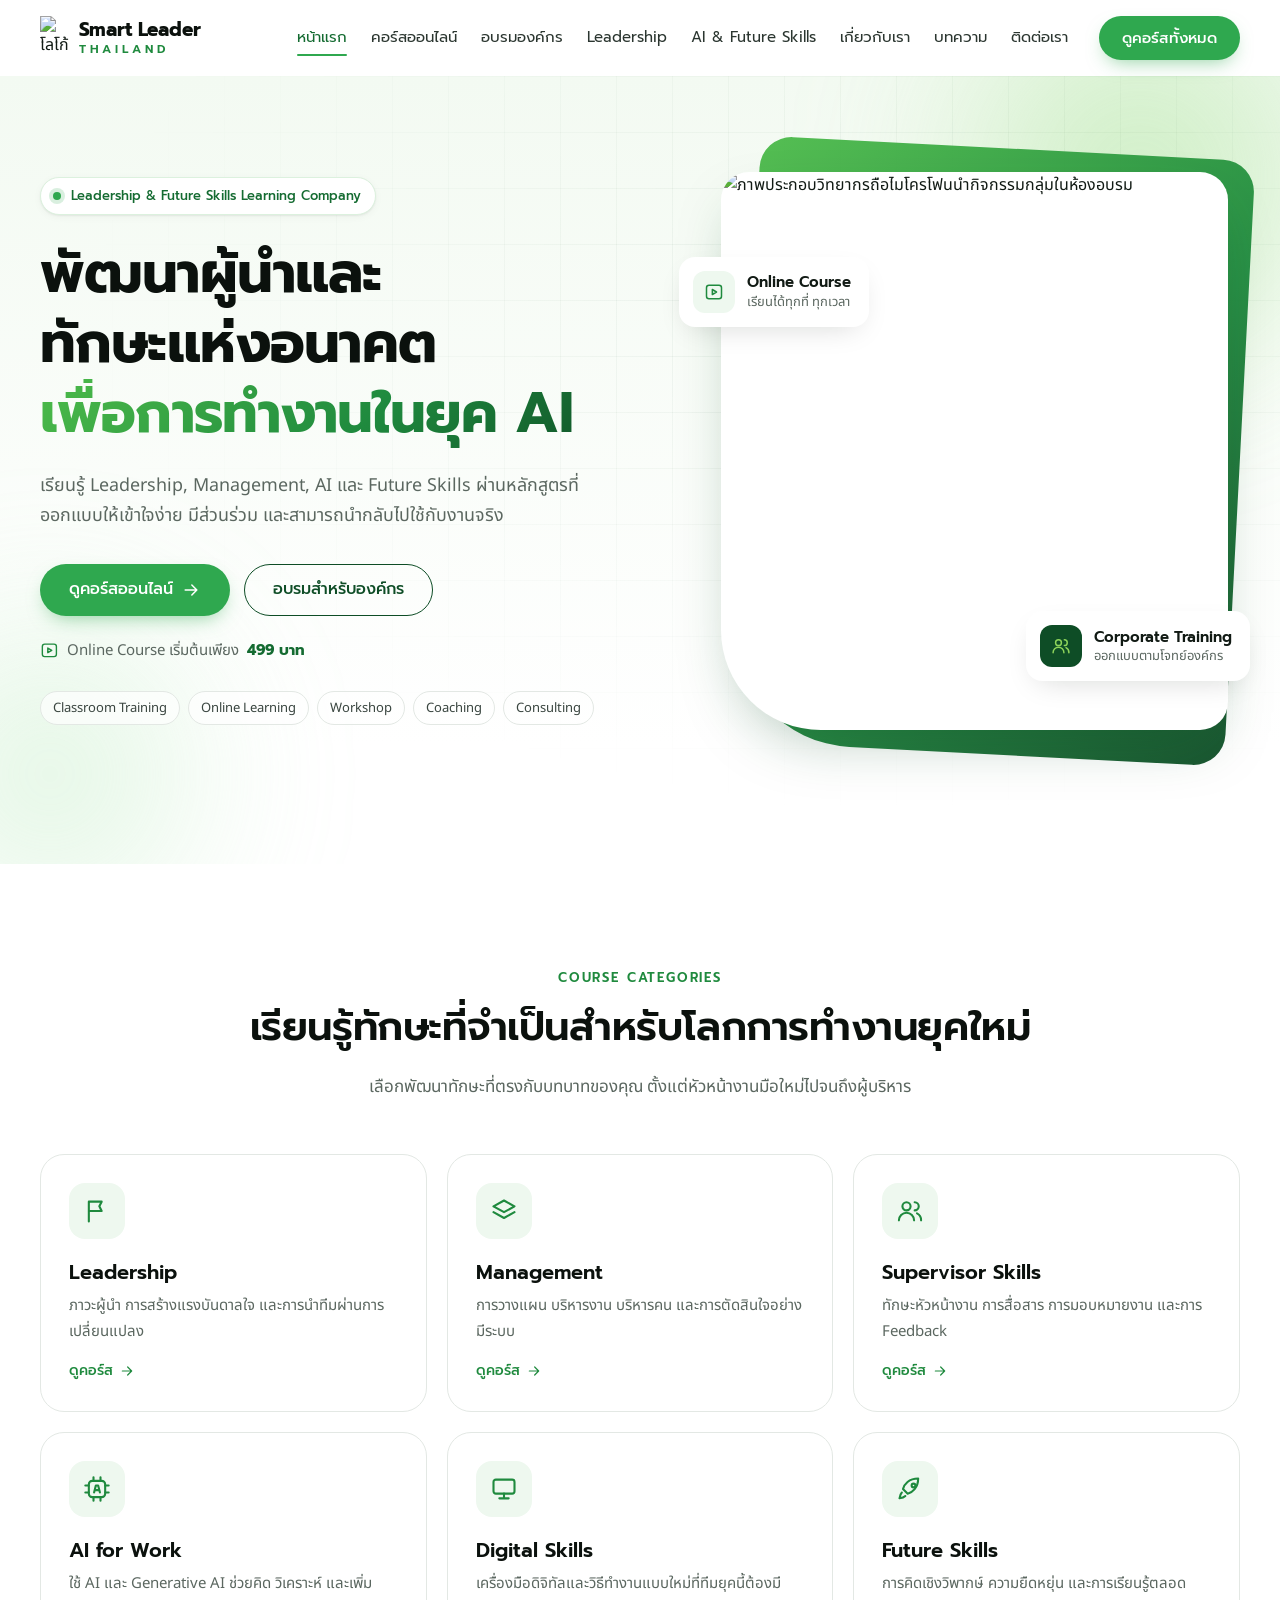
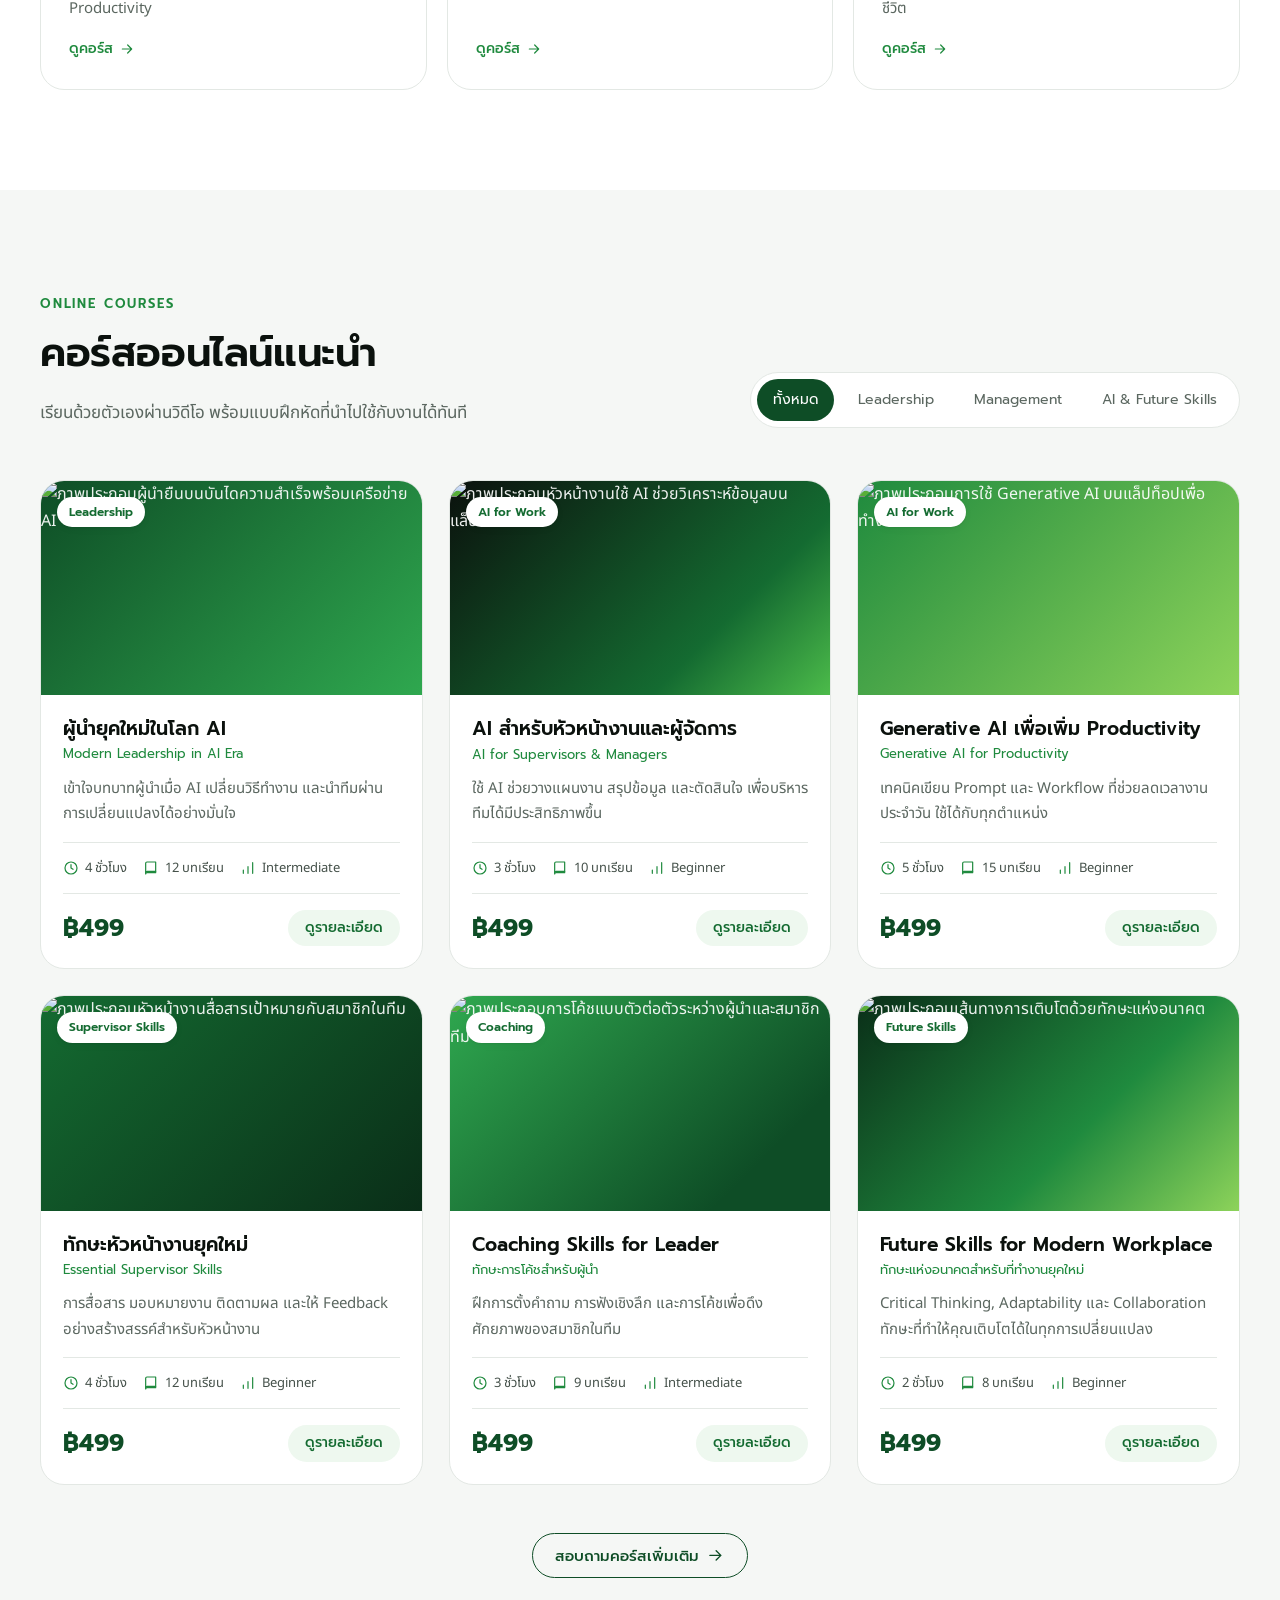
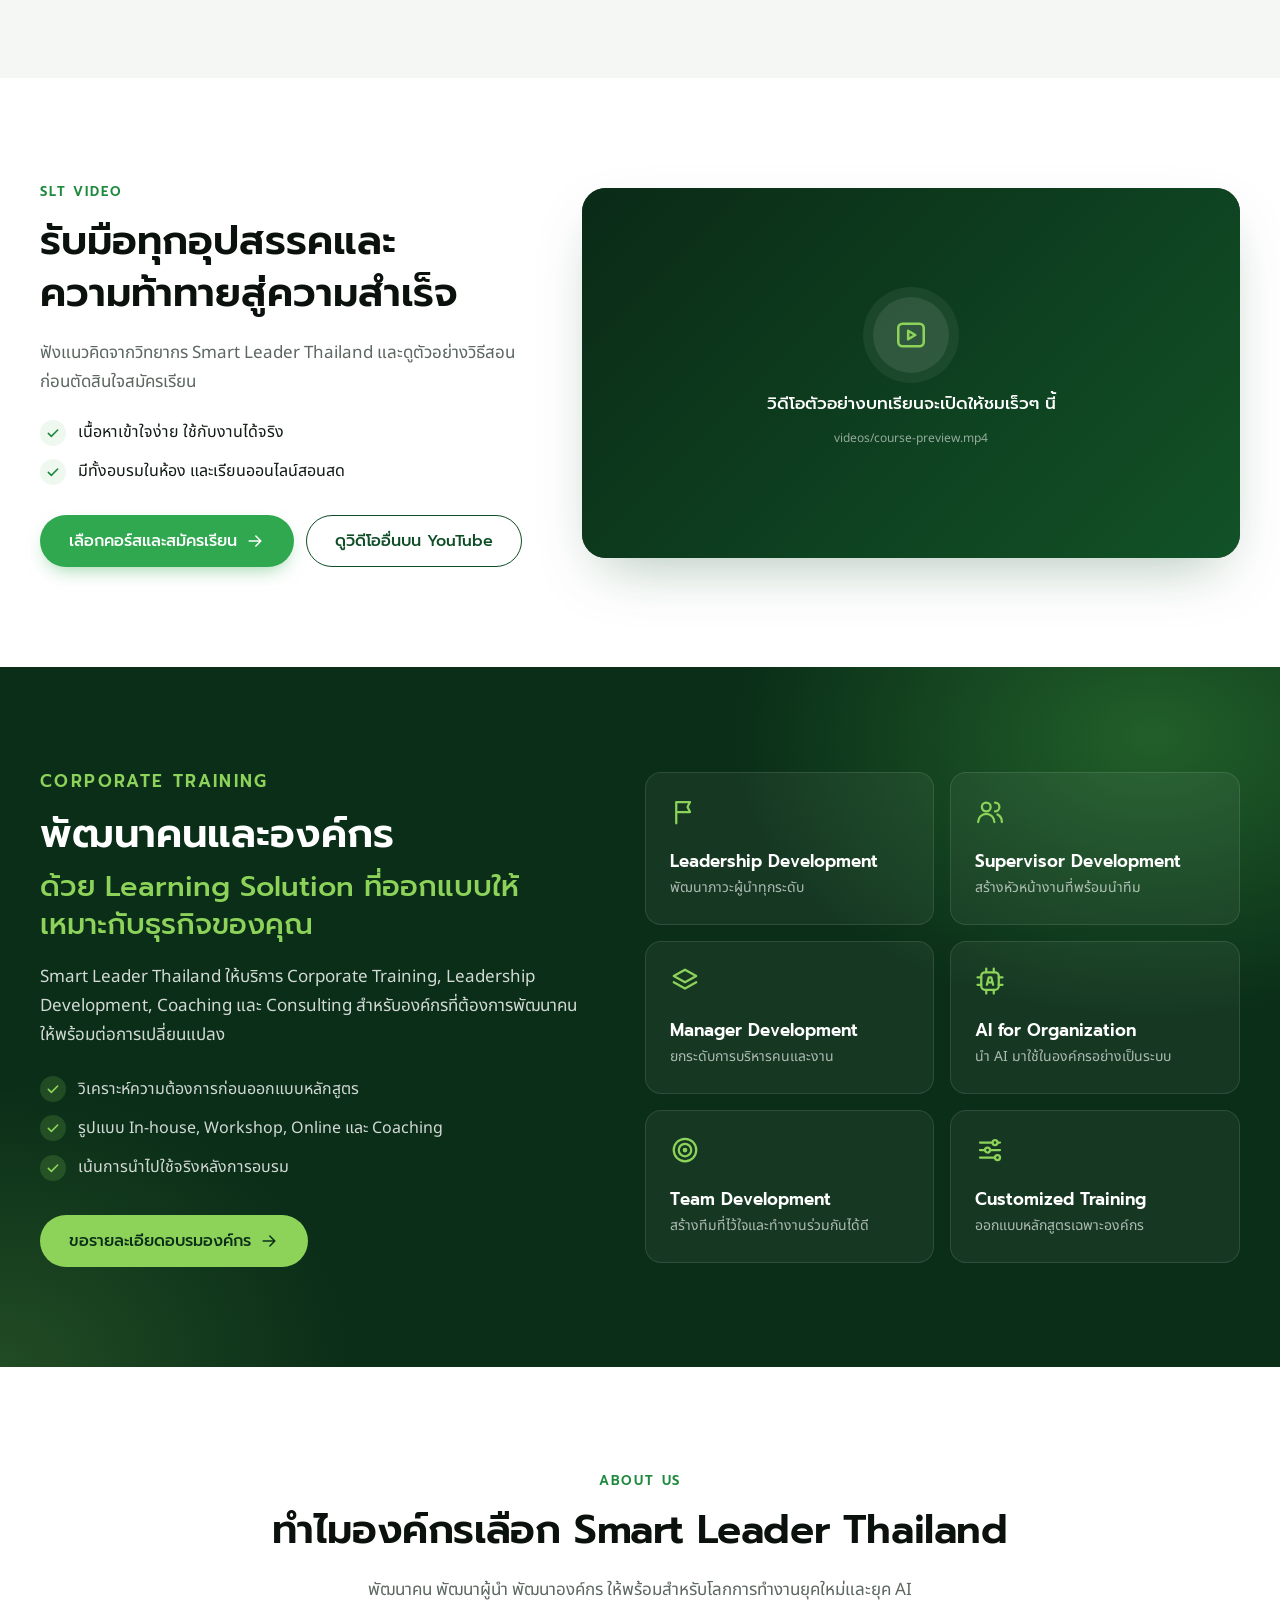
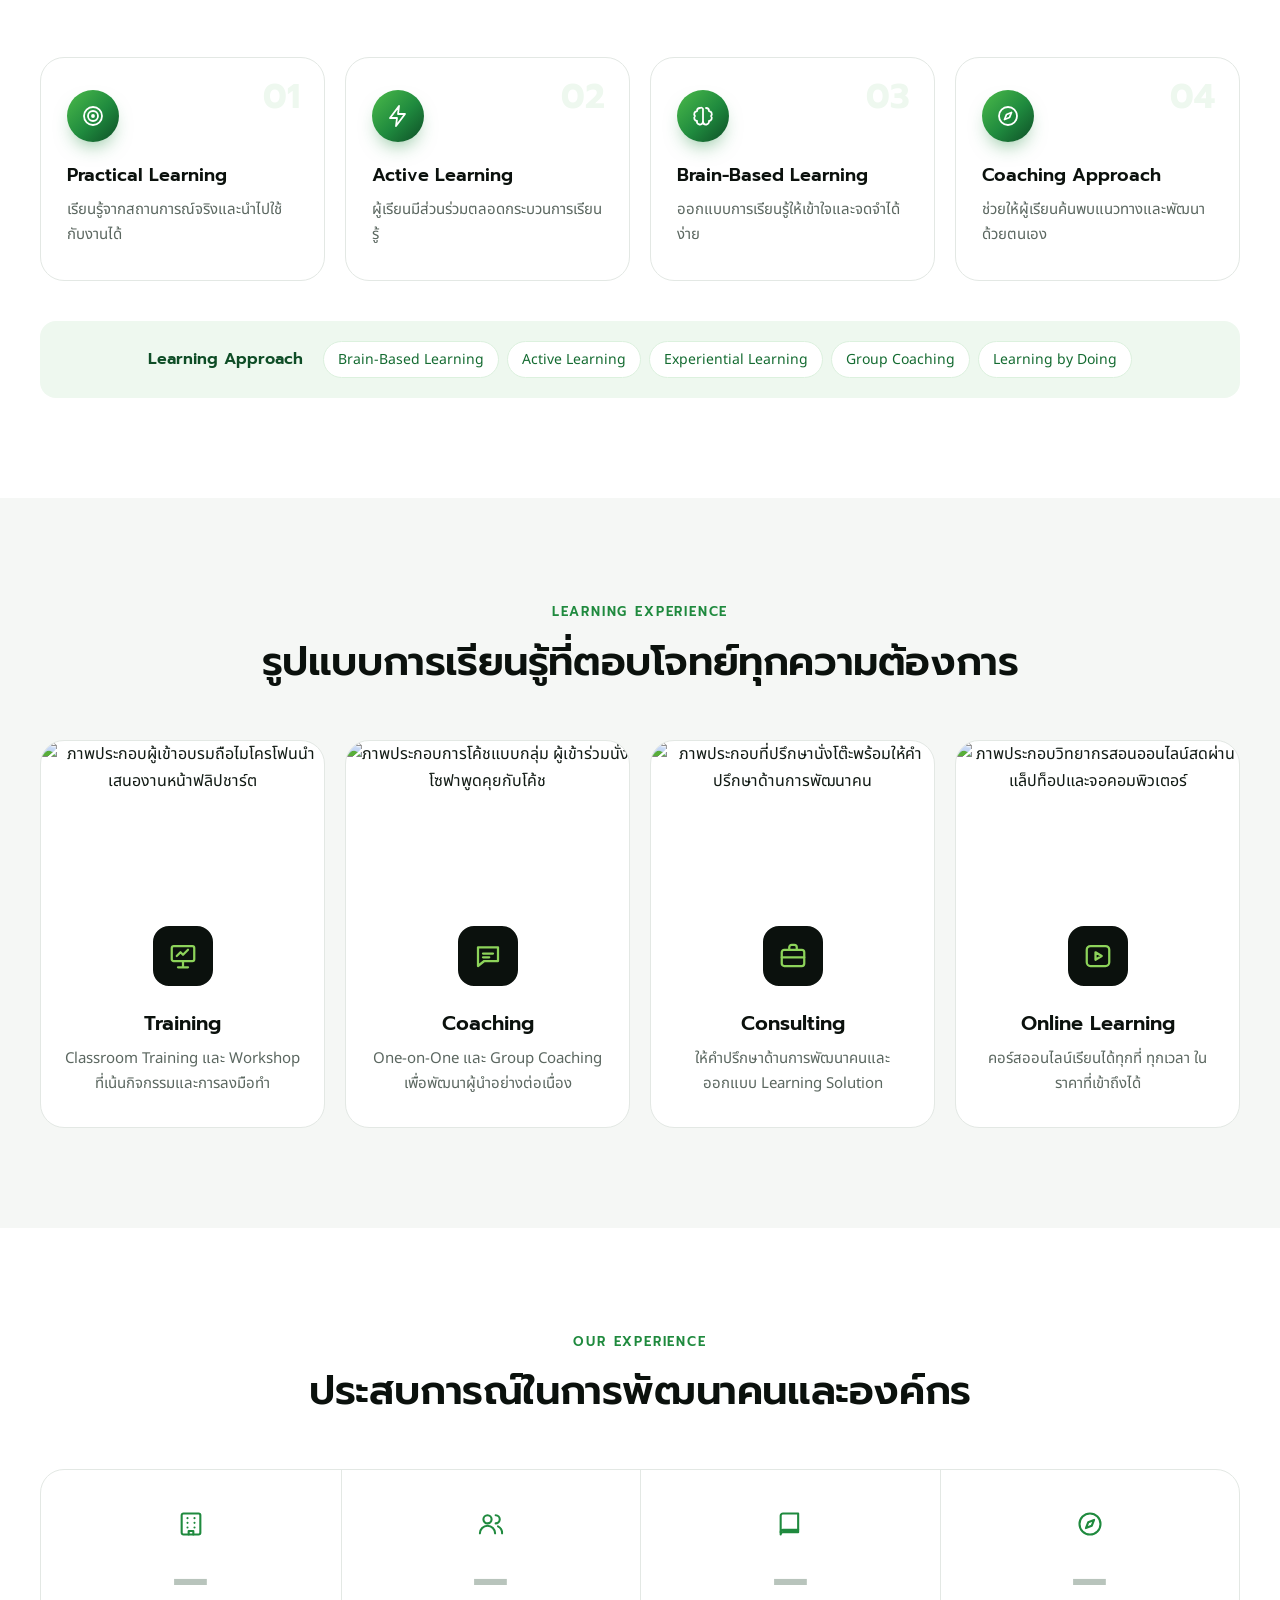
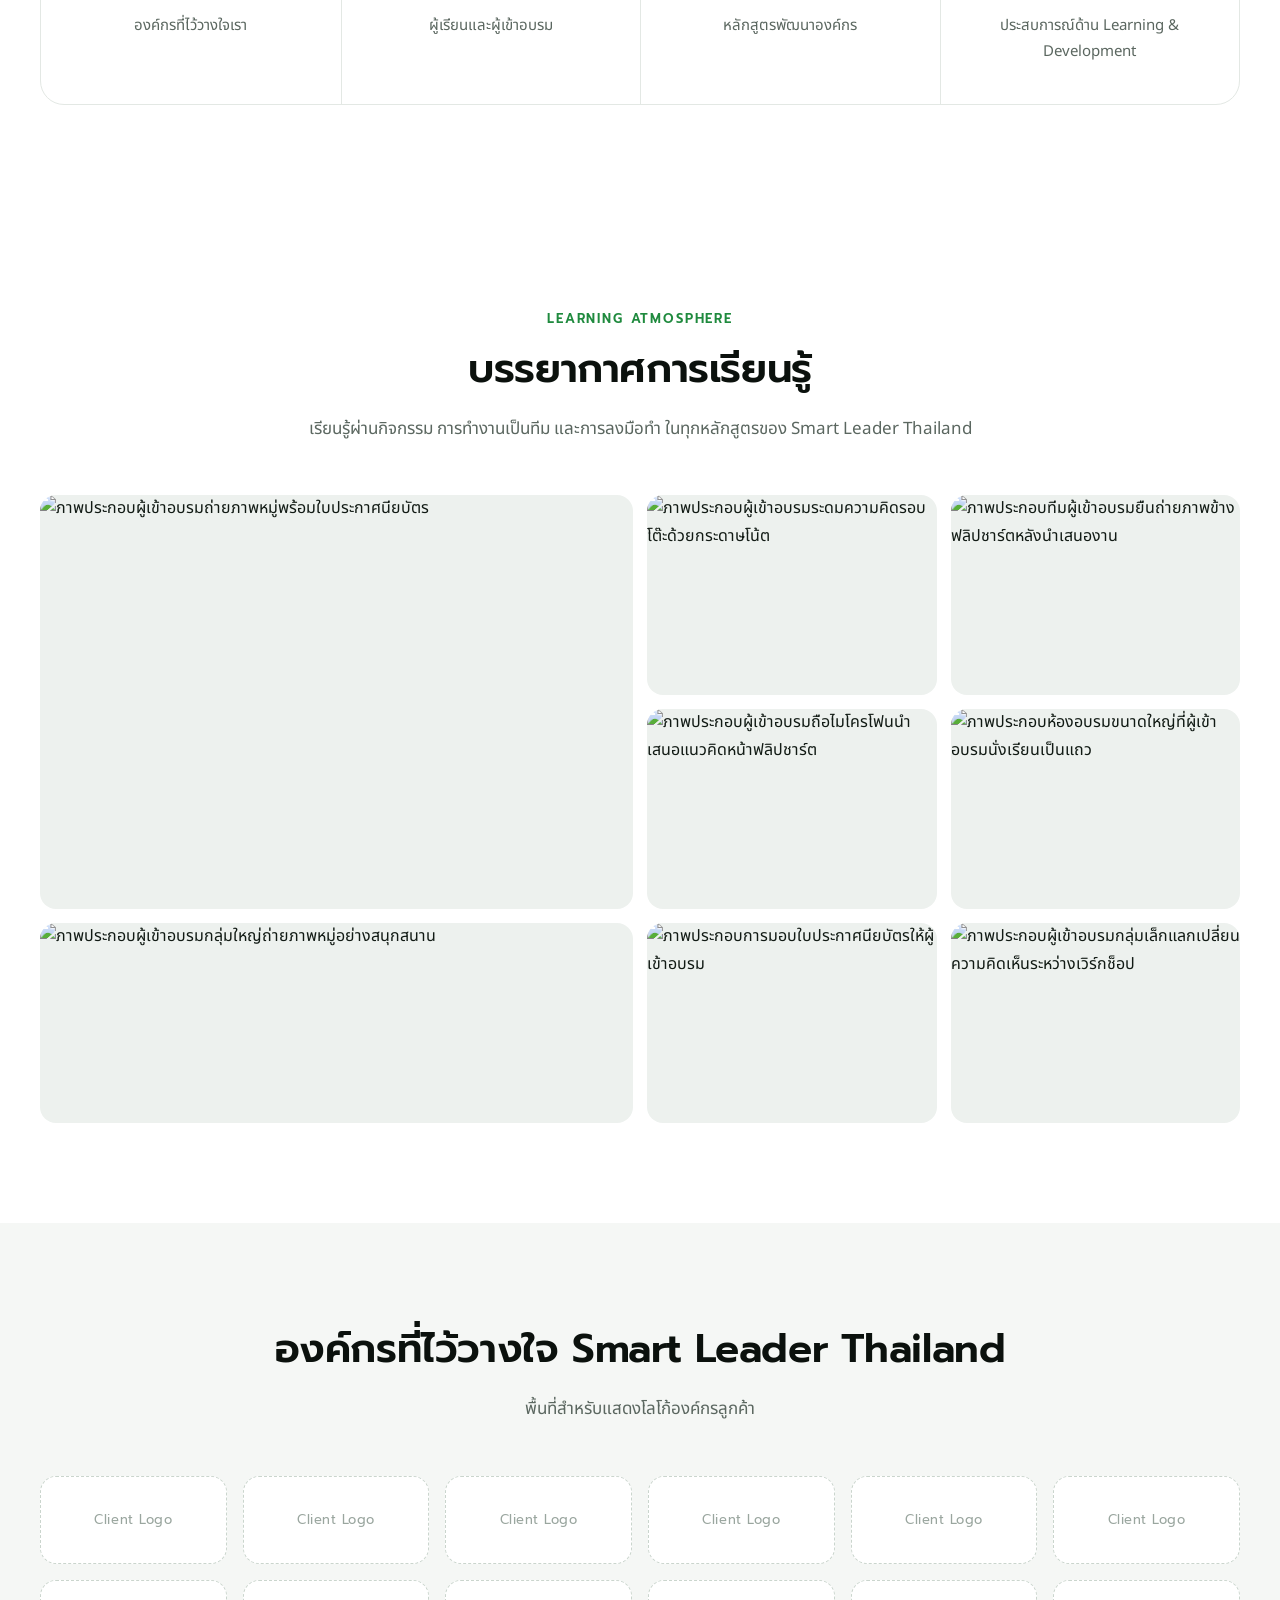
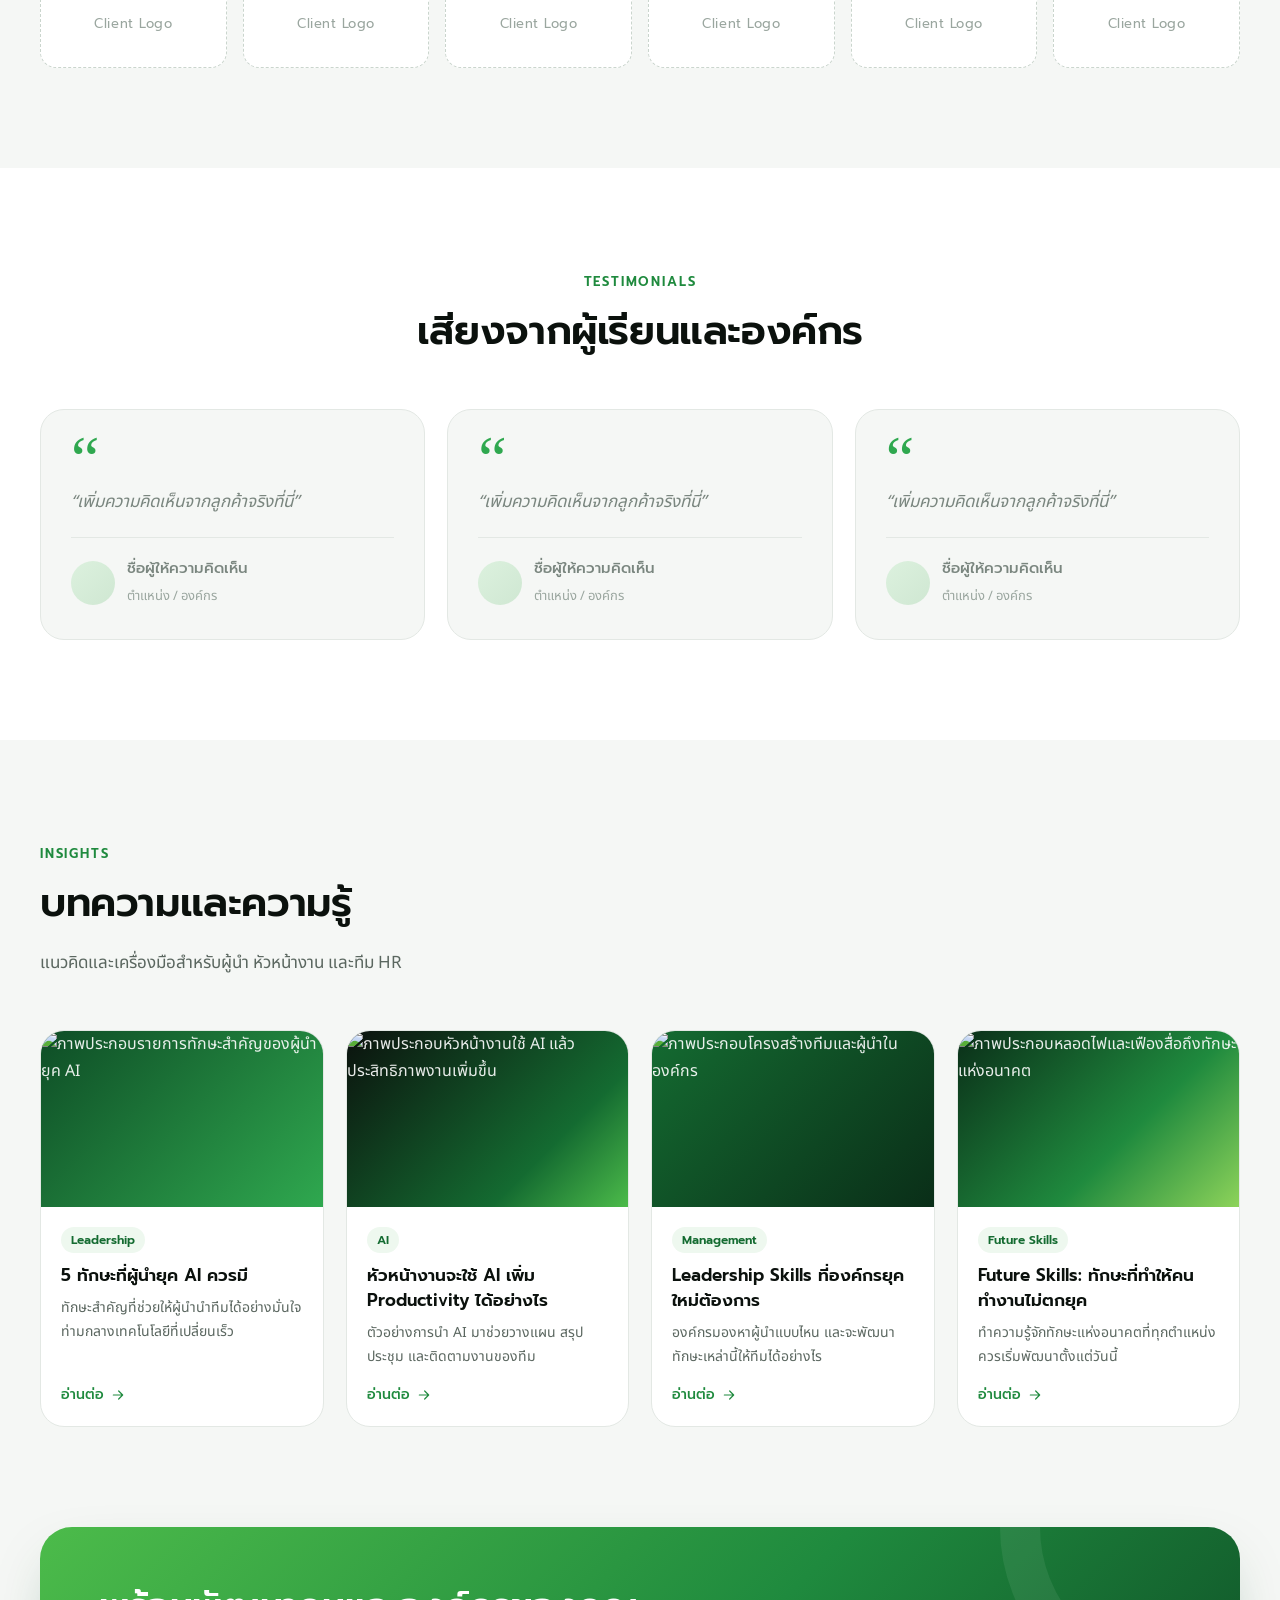
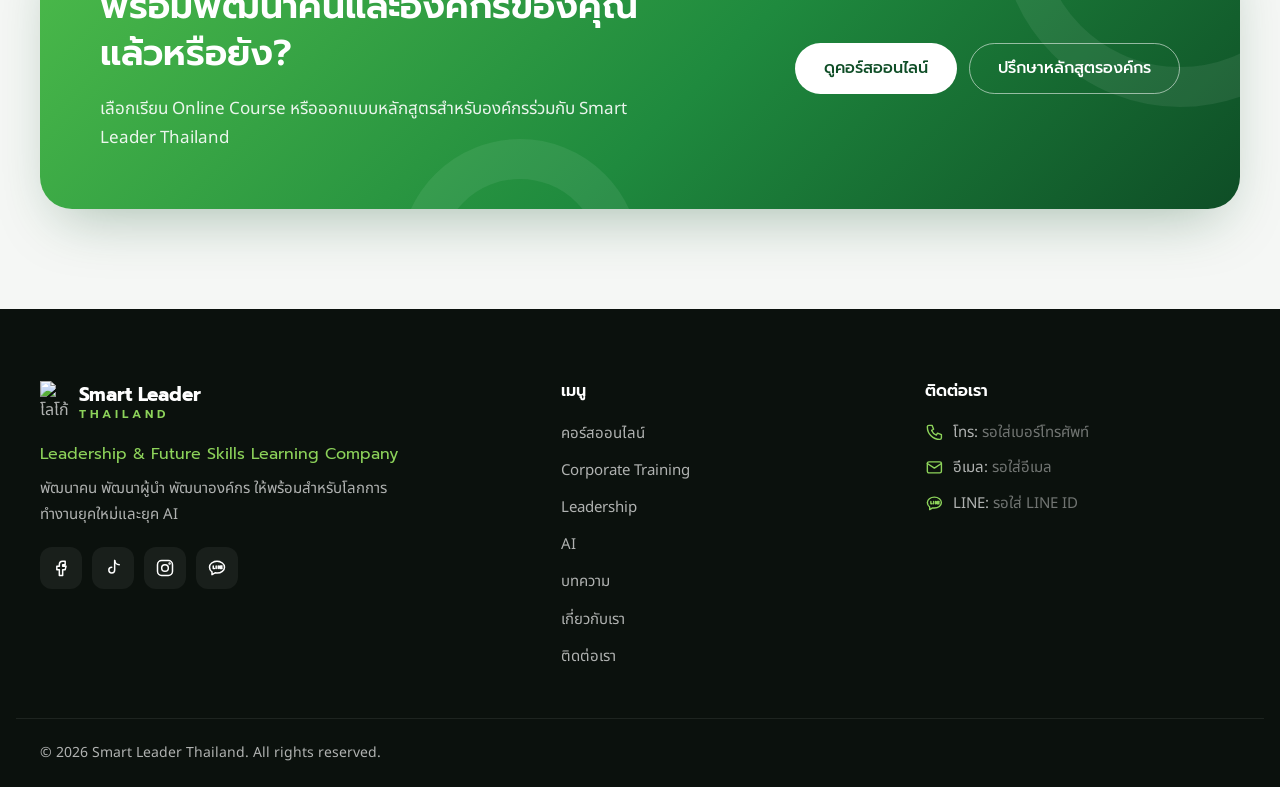
==== commit fb5359c5: "Slt" ====
--- a/index.html
+++ b/index.html
@@ -17,8 +17,10 @@
   <meta property="og:title" content="Smart Leader Thailand | Leadership, AI &amp; Future Skills">
   <meta property="og:description" content="พัฒนาผู้นำ หัวหน้างาน ผู้จัดการ และองค์กร ผ่าน Corporate Training, Leadership Development, AI Training, Coaching และ Online Courses">
   <meta property="og:locale" content="th_TH">
-  <!-- TODO: เปลี่ยนเป็นภาพ OG จริง (แนะนำ 1200x630px) และใช้ URL เต็มเมื่อมีโดเมน -->
-  <meta property="og:image" content="assets/slt-logo.png">
+  <!-- TODO: เมื่อมีโดเมน ให้เปลี่ยนเป็น URL เต็ม เช่น https://www.your-domain.com/assets/og-image.png (Facebook/LINE ต้องใช้ URL เต็ม) -->
+  <meta property="og:image" content="assets/og-image.png">
+  <meta property="og:image:width" content="1200">
+  <meta property="og:image:height" content="630">
   <meta name="twitter:card" content="summary_large_image">
 
   <link rel="icon" type="image/png" href="assets/slt-logo.png">
@@ -135,10 +137,10 @@
         </div>
 
         <div class="hero-visual" data-reveal data-delay="150">
-          <!-- TODO: เปลี่ยน Placeholder เป็นภาพจริง เช่น <img src="images/hero-training.jpg" alt="บรรยากาศการอบรม Smart Leader Thailand"> -->
-          <figure class="hero-media placeholder-media">
-            <svg class="icon"><use href="#i-image"/></svg>
-            <figcaption>พื้นที่ภาพผู้บริหาร / ทีมงาน / บรรยากาศการอบรม<br><small>images/hero-training.jpg</small></figcaption>
+          <!-- ภาพประกอบ (SVG) อ้างอิงองค์ประกอบจากภาพการอบรมจริงของ SLT
+               ภาพถ่ายจริงสำรองอยู่ที่ images/photos/hero-training.jpg (สลับกลับได้โดยเปลี่ยน src) -->
+          <figure class="hero-media">
+            <img src="images/illustrations/hero-workshop.svg" alt="ภาพประกอบวิทยากรถือไมโครโฟนนำกิจกรรมกลุ่มในห้องอบรม" width="560" height="616" fetchpriority="high">
           </figure>
 
           <div class="float-card float-card-a">
@@ -230,13 +232,13 @@
         <!--
           หมายเหตุ: ระยะเวลา จำนวนบทเรียน และราคา เป็นข้อมูลตัวอย่าง
           TODO: แก้ไขเป็นข้อมูลหลักสูตรจริงก่อนเปิดใช้งาน
-          ภาพคอร์ส: แทนที่ <div class="course-thumb ..."> ด้วย <img src="images/course-xx.jpg" alt="..."> ได้
+          ภาพคอร์ส: ภาพประกอบ SVG ใน images/ — เปลี่ยนเป็นภาพปกคอร์สจริงได้ (แนะนำ 16:9 เช่น 1280x720)
         -->
         <div class="course-grid" id="courseGrid">
 
           <article class="course-card" data-course-id="modern-leadership-ai" data-category="leadership" data-reveal>
             <div class="course-thumb thumb-1">
-              <svg class="icon"><use href="#i-flag"/></svg>
+              <img src="images/course-leadership-ai.svg" alt="ภาพประกอบผู้นำยืนบนบันไดความสำเร็จพร้อมเครือข่าย AI" width="640" height="360" loading="lazy">
               <span class="badge">Leadership</span>
             </div>
             <div class="course-body">
@@ -257,7 +259,7 @@
 
           <article class="course-card" data-course-id="ai-for-managers" data-category="ai" data-reveal data-delay="60">
             <div class="course-thumb thumb-2">
-              <svg class="icon"><use href="#i-ai"/></svg>
+              <img src="images/course-ai-managers.svg" alt="ภาพประกอบหัวหน้างานใช้ AI ช่วยวิเคราะห์ข้อมูลบนแล็ปท็อป" width="640" height="360" loading="lazy">
               <span class="badge">AI for Work</span>
             </div>
             <div class="course-body">
@@ -278,7 +280,7 @@
 
           <article class="course-card" data-course-id="genai-productivity" data-category="ai" data-reveal data-delay="120">
             <div class="course-thumb thumb-3">
-              <svg class="icon"><use href="#i-zap"/></svg>
+              <img src="images/course-genai-productivity.svg" alt="ภาพประกอบการใช้ Generative AI บนแล็ปท็อปเพื่อทำงานเร็วขึ้น" width="640" height="360" loading="lazy">
               <span class="badge">AI for Work</span>
             </div>
             <div class="course-body">
@@ -299,7 +301,7 @@
 
           <article class="course-card" data-course-id="supervisor-skills" data-category="management" data-reveal>
             <div class="course-thumb thumb-4">
-              <svg class="icon"><use href="#i-users"/></svg>
+              <img src="images/course-supervisor.svg" alt="ภาพประกอบหัวหน้างานสื่อสารเป้าหมายกับสมาชิกในทีม" width="640" height="360" loading="lazy">
               <span class="badge">Supervisor Skills</span>
             </div>
             <div class="course-body">
@@ -320,7 +322,7 @@
 
           <article class="course-card" data-course-id="coaching-skills" data-category="leadership" data-reveal data-delay="60">
             <div class="course-thumb thumb-5">
-              <svg class="icon"><use href="#i-chat"/></svg>
+              <img src="images/course-coaching.svg" alt="ภาพประกอบการโค้ชแบบตัวต่อตัวระหว่างผู้นำและสมาชิกทีม" width="640" height="360" loading="lazy">
               <span class="badge">Coaching</span>
             </div>
             <div class="course-body">
@@ -341,7 +343,7 @@
 
           <article class="course-card" data-course-id="future-skills" data-category="ai" data-reveal data-delay="120">
             <div class="course-thumb thumb-6">
-              <svg class="icon"><use href="#i-rocket"/></svg>
+              <img src="images/course-future-skills.svg" alt="ภาพประกอบเส้นทางการเติบโตด้วยทักษะแห่งอนาคต" width="640" height="360" loading="lazy">
               <span class="badge">Future Skills</span>
             </div>
             <div class="course-body">
@@ -370,6 +372,40 @@
       </div>
     </section>
 
+    <!-- ===================== PROMO VIDEO ===================== -->
+    <section class="section video-section" id="preview">
+      <div class="container video-layout">
+        <div class="video-copy" data-reveal>
+          <p class="kicker">SLT Video</p>
+          <h2>รับมือทุกอุปสรรคและ<span class="nowrap">ความท้าทาย</span><span class="nowrap">สู่ความสำเร็จ</span></h2>
+          <p>ฟังแนวคิดจากวิทยากร Smart Leader Thailand และดูตัวอย่างวิธีสอนก่อนตัดสินใจสมัครเรียน</p>
+          <ul class="check-list light">
+            <li><svg class="icon"><use href="#i-check"/></svg> เนื้อหาเข้าใจง่าย ใช้กับงานได้จริง</li>
+            <li><svg class="icon"><use href="#i-check"/></svg> มีทั้งอบรมในห้อง และเรียนออนไลน์สอนสด</li>
+          </ul>
+          <div class="video-actions">
+            <a href="#courses" class="btn btn-primary btn-lg">เลือกคอร์สและสมัครเรียน <svg class="icon"><use href="#i-arrow"/></svg></a>
+            <a href="https://www.youtube.com/@smartleaderthailand9121" class="btn btn-outline btn-lg" target="_blank" rel="noopener">ดูวิดีโออื่นบน YouTube</a>
+          </div>
+        </div>
+
+        <!-- วิดีโอโปรโมทจากช่อง YouTube ของ SLT (youtube.com/watch?v=E9vL9Hx9cyQ) ความยาว 2 นาที 1280x720
+             ภาพปก images/video-poster.jpg ดึงจากคลิปวินาทีที่ 12
+             ถ้าไม่พบไฟล์วิดีโอ หน้าเว็บจะแสดง Placeholder แทนอัตโนมัติ -->
+        <div class="video-frame" data-reveal data-delay="120">
+          <video id="previewVideo" controls preload="metadata" playsinline poster="images/video-poster.jpg" aria-label="วิดีโอ: รับมือทุกอุปสรรคและความท้าทายสู่ความสำเร็จ โดย Smart Leader Thailand">
+            <source src="videos/course-preview.mp4" type="video/mp4">
+            เบราว์เซอร์ของคุณไม่รองรับการเล่นวิดีโอ
+          </video>
+          <div class="video-placeholder" id="videoPlaceholder" hidden>
+            <span class="video-play"><svg class="icon"><use href="#i-play"/></svg></span>
+            <strong>วิดีโอตัวอย่างบทเรียนจะเปิดให้ชมเร็วๆ นี้</strong>
+            <small>videos/course-preview.mp4</small>
+          </div>
+        </div>
+      </div>
+    </section>
+
     <!-- ===================== CORPORATE TRAINING (B2B) ===================== -->
     <section class="section corporate" id="corporate">
       <div class="corporate-bg" aria-hidden="true"></div>
@@ -482,21 +518,25 @@
 
         <div class="exp-grid">
           <div class="exp-card" data-reveal>
+            <img class="exp-photo" src="images/illustrations/learning-training.svg" alt="ภาพประกอบผู้เข้าอบรมถือไมโครโฟนนำเสนองานหน้าฟลิปชาร์ต" width="640" height="480" loading="lazy">
             <span class="exp-icon"><svg class="icon"><use href="#i-present"/></svg></span>
             <h3>Training</h3>
             <p>Classroom Training และ Workshop ที่เน้นกิจกรรมและการลงมือทำ</p>
           </div>
           <div class="exp-card" data-reveal data-delay="60">
+            <img class="exp-photo" src="images/illustrations/learning-coaching.svg" alt="ภาพประกอบการโค้ชแบบกลุ่ม ผู้เข้าร่วมนั่งโซฟาพูดคุยกับโค้ช" width="640" height="480" loading="lazy">
             <span class="exp-icon"><svg class="icon"><use href="#i-chat"/></svg></span>
             <h3>Coaching</h3>
             <p>One-on-One และ Group Coaching เพื่อพัฒนาผู้นำอย่างต่อเนื่อง</p>
           </div>
           <div class="exp-card" data-reveal data-delay="120">
+            <img class="exp-photo" src="images/illustrations/learning-consulting.svg" alt="ภาพประกอบที่ปรึกษานั่งโต๊ะพร้อมให้คำปรึกษาด้านการพัฒนาคน" width="640" height="480" loading="lazy">
             <span class="exp-icon"><svg class="icon"><use href="#i-briefcase"/></svg></span>
             <h3>Consulting</h3>
             <p>ให้คำปรึกษาด้านการพัฒนาคนและออกแบบ Learning Solution</p>
           </div>
           <div class="exp-card" data-reveal data-delay="180">
+            <img class="exp-photo" src="images/illustrations/learning-online.svg" alt="ภาพประกอบวิทยากรสอนออนไลน์สดผ่านแล็ปท็อปและจอคอมพิวเตอร์" width="640" height="480" loading="lazy">
             <span class="exp-icon"><svg class="icon"><use href="#i-play"/></svg></span>
             <h3>Online Learning</h3>
             <p>คอร์สออนไลน์เรียนได้ทุกที่ ทุกเวลา ในราคาที่เข้าถึงได้</p>
@@ -536,6 +576,31 @@
             <span class="stat-value placeholder-value">—</span>
             <span class="stat-label">ประสบการณ์ด้าน Learning &amp; Development</span>
           </div>
+        </div>
+      </div>
+    </section>
+
+    <!-- ===================== LEARNING GALLERY ===================== -->
+    <section class="section gallery-section" id="gallery">
+      <div class="container">
+        <header class="section-head center" data-reveal>
+          <p class="kicker">Learning Atmosphere</p>
+          <h2>บรรยากาศการเรียนรู้</h2>
+          <p>เรียนรู้ผ่านกิจกรรม การทำงานเป็นทีม และการลงมือทำ ในทุกหลักสูตรของ Smart Leader Thailand</p>
+        </header>
+
+        <!-- ภาพประกอบ (SVG) ใน images/illustrations/ — ภาพถ่ายจริงสำรองอยู่ใน images/photos/gallery-*.jpg
+             ถ้าเปลี่ยนเป็นภาพอื่น ให้แก้ alt ให้ตรงกับภาพใหม่ และอย่าอ้างว่าภาพที่ไม่ใช่ภาพจริงเป็นภาพการอบรมจริง -->
+
+        <div class="gallery-grid" data-reveal>
+          <figure class="g-item g-large"><img src="images/illustrations/gallery-1.svg" alt="ภาพประกอบผู้เข้าอบรมถ่ายภาพหมู่พร้อมใบประกาศนียบัตร" width="640" height="480" loading="lazy"></figure>
+          <figure class="g-item"><img src="images/illustrations/gallery-2.svg" alt="ภาพประกอบผู้เข้าอบรมระดมความคิดรอบโต๊ะด้วยกระดาษโน้ต" width="640" height="480" loading="lazy"></figure>
+          <figure class="g-item"><img src="images/illustrations/gallery-3.svg" alt="ภาพประกอบทีมผู้เข้าอบรมยืนถ่ายภาพข้างฟลิปชาร์ตหลังนำเสนองาน" width="640" height="480" loading="lazy"></figure>
+          <figure class="g-item"><img src="images/illustrations/gallery-4.svg" alt="ภาพประกอบผู้เข้าอบรมถือไมโครโฟนนำเสนอแนวคิดหน้าฟลิปชาร์ต" width="640" height="480" loading="lazy"></figure>
+          <figure class="g-item"><img src="images/illustrations/gallery-6.svg" alt="ภาพประกอบห้องอบรมขนาดใหญ่ที่ผู้เข้าอบรมนั่งเรียนเป็นแถว" width="640" height="480" loading="lazy"></figure>
+          <figure class="g-item g-wide"><img src="images/illustrations/gallery-5.svg" alt="ภาพประกอบผู้เข้าอบรมกลุ่มใหญ่ถ่ายภาพหมู่อย่างสนุกสนาน" width="720" height="480" loading="lazy"></figure>
+          <figure class="g-item"><img src="images/illustrations/gallery-7.svg" alt="ภาพประกอบการมอบใบประกาศนียบัตรให้ผู้เข้าอบรม" width="640" height="480" loading="lazy"></figure>
+          <figure class="g-item"><img src="images/illustrations/gallery-8.svg" alt="ภาพประกอบผู้เข้าอบรมกลุ่มเล็กแลกเปลี่ยนความคิดเห็นระหว่างเวิร์กช็อป" width="640" height="480" loading="lazy"></figure>
         </div>
       </div>
     </section>
@@ -615,10 +680,10 @@
           </div>
         </header>
 
-        <!-- TODO: เชื่อมลิงก์ "อ่านต่อ" ไปยังหน้าบทความจริงเมื่อพร้อม และเปลี่ยนภาพเป็น images/article-xx.jpg -->
+        <!-- TODO: เชื่อมลิงก์ "อ่านต่อ" ไปยังหน้าบทความจริงเมื่อพร้อม ภาพเป็นภาพประกอบ SVG ใน images/ เปลี่ยนเป็นภาพจริงได้ -->
         <div class="article-grid">
           <article class="article-card" data-reveal>
-            <div class="article-thumb thumb-1"><svg class="icon"><use href="#i-flag"/></svg></div>
+            <div class="article-thumb thumb-1"><img src="images/article-leader-ai-skills.svg" alt="ภาพประกอบรายการทักษะสำคัญของผู้นำยุค AI" width="640" height="400" loading="lazy"></div>
             <div class="article-body">
               <span class="article-tag">Leadership</span>
               <h3>5 ทักษะที่ผู้นำยุค AI ควรมี</h3>
@@ -627,7 +692,7 @@
             </div>
           </article>
           <article class="article-card" data-reveal data-delay="60">
-            <div class="article-thumb thumb-2"><svg class="icon"><use href="#i-ai"/></svg></div>
+            <div class="article-thumb thumb-2"><img src="images/article-ai-productivity.svg" alt="ภาพประกอบหัวหน้างานใช้ AI แล้วประสิทธิภาพงานเพิ่มขึ้น" width="640" height="400" loading="lazy"></div>
             <div class="article-body">
               <span class="article-tag">AI</span>
               <h3>หัวหน้างานจะใช้ AI เพิ่ม Productivity ได้อย่างไร</h3>
@@ -636,7 +701,7 @@
             </div>
           </article>
           <article class="article-card" data-reveal data-delay="120">
-            <div class="article-thumb thumb-4"><svg class="icon"><use href="#i-layers"/></svg></div>
+            <div class="article-thumb thumb-4"><img src="images/article-leadership-skills.svg" alt="ภาพประกอบโครงสร้างทีมและผู้นำในองค์กร" width="640" height="400" loading="lazy"></div>
             <div class="article-body">
               <span class="article-tag">Management</span>
               <h3>Leadership Skills ที่องค์กรยุคใหม่ต้องการ</h3>
@@ -645,7 +710,7 @@
             </div>
           </article>
           <article class="article-card" data-reveal data-delay="180">
-            <div class="article-thumb thumb-6"><svg class="icon"><use href="#i-rocket"/></svg></div>
+            <div class="article-thumb thumb-6"><img src="images/article-future-skills.svg" alt="ภาพประกอบหลอดไฟและเฟืองสื่อถึงทักษะแห่งอนาคต" width="640" height="400" loading="lazy"></div>
             <div class="article-body">
               <span class="article-tag">Future Skills</span>
               <h3>Future Skills: ทักษะที่ทำให้คนทำงานไม่ตกยุค</h3>
--- a/style.css
+++ b/style.css
@@ -0,0 +1,1095 @@
+/* =========================================================
+   Smart Leader Thailand — Design System
+   ========================================================= */
+
+/* ---------- 1. Design Tokens ---------- */
+:root {
+  /* Brand greens (ดึงจากโลโก้ SLT) */
+  --green-300: #8DD35A;   /* lime highlight */
+  --green-400: #4CBB4A;
+  --green-500: #2FA84F;   /* primary */
+  --green-600: #1F8A3E;   /* primary hover / text on light */
+  --green-700: #146B31;
+  --green-800: #0E4D26;   /* dark green */
+  --green-900: #0A2E18;
+  --green-50:  #EEF8EF;
+  --green-100: #DCF1DE;
+
+  /* Neutrals */
+  --black: #0B110D;
+  --ink: #111A14;
+  --muted: #5B6760;
+  --line: #E3E8E4;
+  --gray-50: #F5F7F5;
+  --gray-100: #EDF1EE;
+  --white: #FFFFFF;
+
+  /* Typography */
+  --font-head: "Prompt", "Noto Sans Thai", system-ui, sans-serif;
+  --font-body: "Noto Sans Thai", "Prompt", system-ui, sans-serif;
+
+  /* Layout */
+  --container: 1200px;
+  --gutter: 24px;
+  --header-h: 76px;
+  --radius-sm: 10px;
+  --radius: 16px;
+  --radius-lg: 24px;
+
+  /* Effects */
+  --shadow-sm: 0 1px 2px rgba(11, 17, 13, .06), 0 2px 8px rgba(11, 17, 13, .04);
+  --shadow: 0 10px 30px -12px rgba(11, 17, 13, .18);
+  --shadow-lg: 0 24px 60px -20px rgba(14, 77, 38, .35);
+  --ease: cubic-bezier(.22, .61, .36, 1);
+  --grad-brand: linear-gradient(135deg, var(--green-400) 0%, var(--green-600) 55%, var(--green-800) 100%);
+}
+
+/* ---------- 2. Base ---------- */
+*, *::before, *::after { box-sizing: border-box; }
+
+html {
+  scroll-behavior: smooth;
+  scroll-padding-top: calc(var(--header-h) + 12px);
+  -webkit-text-size-adjust: 100%;
+}
+
+body {
+  margin: 0;
+  font-family: var(--font-body);
+  font-size: 16px;
+  line-height: 1.7;
+  color: var(--ink);
+  background: var(--white);
+  -webkit-font-smoothing: antialiased;
+  overflow-x: hidden;
+}
+
+h1, h2, h3 {
+  font-family: var(--font-head);
+  line-height: 1.3;
+  margin: 0 0 .5em;
+  color: var(--black);
+  font-weight: 600;
+}
+
+p { margin: 0 0 1em; }
+a { color: inherit; text-decoration: none; }
+img { max-width: 100%; display: block; }
+ul { list-style: none; margin: 0; padding: 0; }
+button { font: inherit; cursor: pointer; }
+[hidden] { display: none !important; }
+
+:focus-visible { outline: 3px solid var(--green-300); outline-offset: 3px; border-radius: 6px; }
+
+.container {
+  width: 100%;
+  max-width: calc(var(--container) + var(--gutter) * 2);
+  margin-inline: auto;
+  padding-inline: var(--gutter);
+}
+
+.sprite { position: absolute; width: 0; height: 0; overflow: hidden; }
+
+.icon {
+  width: 1.25em;
+  height: 1.25em;
+  flex-shrink: 0;
+  fill: none;
+  stroke: currentColor;
+  stroke-width: 1.8;
+  stroke-linecap: round;
+  stroke-linejoin: round;
+}
+
+.skip-link {
+  position: absolute; left: 16px; top: -60px; z-index: 200;
+  background: var(--green-800); color: var(--white);
+  padding: 10px 16px; border-radius: var(--radius-sm);
+}
+.skip-link:focus { top: 12px; }
+
+.text-gradient {
+  background: var(--grad-brand);
+  -webkit-background-clip: text; background-clip: text;
+  color: transparent;
+}
+.text-lime { color: var(--green-300); }
+
+/* ---------- 3. Buttons ---------- */
+.btn {
+  display: inline-flex; align-items: center; justify-content: center; gap: .5em;
+  padding: 12px 22px;
+  border-radius: 999px;
+  border: 1.5px solid transparent;
+  font-family: var(--font-head);
+  font-weight: 500;
+  font-size: 15px;
+  line-height: 1.2;
+  white-space: nowrap;
+  transition: transform .25s var(--ease), box-shadow .25s var(--ease), background-color .25s, color .25s, border-color .25s;
+}
+.btn .icon { transition: transform .25s var(--ease); }
+.btn:hover .icon { transform: translateX(3px); }
+.btn:active { transform: translateY(1px) scale(.98); }
+
+.btn-lg { padding: 15px 28px; font-size: 16px; }
+.btn-sm { padding: 9px 16px; font-size: 14px; }
+
+.btn-primary { background: var(--green-500); color: var(--white); box-shadow: 0 8px 20px -8px rgba(47, 168, 79, .6); }
+.btn-primary:hover { background: var(--green-600); transform: translateY(-2px); box-shadow: 0 14px 28px -10px rgba(47, 168, 79, .7); }
+
+.btn-outline { border-color: var(--green-800); color: var(--green-800); background: transparent; }
+.btn-outline:hover { background: var(--green-800); color: var(--white); transform: translateY(-2px); }
+
+.btn-soft { background: var(--green-50); color: var(--green-700); }
+.btn-soft:hover { background: var(--green-500); color: var(--white); }
+
+.btn-lime { background: var(--green-300); color: var(--green-900); }
+.btn-lime:hover { background: #A2E070; transform: translateY(-2px); box-shadow: 0 14px 28px -10px rgba(141, 211, 90, .6); }
+
+.btn-white { background: var(--white); color: var(--green-800); }
+.btn-white:hover { transform: translateY(-2px); box-shadow: 0 14px 28px -10px rgba(0, 0, 0, .35); }
+
+.btn-ghost-light { border-color: rgba(255, 255, 255, .55); color: var(--white); }
+.btn-ghost-light:hover { background: rgba(255, 255, 255, .12); border-color: var(--white); transform: translateY(-2px); }
+
+/* ---------- 4. Header / Navigation ---------- */
+.site-header {
+  position: sticky; top: 0; z-index: 100;
+  height: var(--header-h);
+  background: rgba(255, 255, 255, .85);
+  backdrop-filter: saturate(160%) blur(14px);
+  -webkit-backdrop-filter: saturate(160%) blur(14px);
+  border-bottom: 1px solid transparent;
+  transition: box-shadow .3s, border-color .3s, background-color .3s;
+}
+.site-header.is-scrolled {
+  background: rgba(255, 255, 255, .95);
+  border-color: var(--line);
+  box-shadow: 0 6px 24px -16px rgba(11, 17, 13, .3);
+}
+
+.header-inner { height: 100%; display: flex; align-items: center; justify-content: space-between; gap: 24px; }
+
+.brand { display: inline-flex; align-items: center; gap: 10px; flex-shrink: 0; }
+.brand img { height: 44px; width: auto; }
+.brand-text { display: flex; flex-direction: column; line-height: 1.05; font-family: var(--font-head); }
+.brand-text strong { font-size: 19px; font-weight: 700; color: var(--black); letter-spacing: -.01em; }
+.brand-text small { font-size: 12px; font-weight: 600; letter-spacing: .32em; color: var(--green-600); margin-top: 3px; }
+.brand-light .brand-text strong { color: var(--white); }
+.brand-light .brand-text small { color: var(--green-300); }
+
+.primary-nav { display: flex; align-items: center; gap: 20px; }
+.nav-list { display: flex; align-items: center; gap: 2px; }
+
+.nav-link {
+  position: relative;
+  display: block;
+  padding: 8px 11px;
+  font-family: var(--font-head);
+  font-size: 15px;
+  color: #2B3630;
+  border-radius: 8px;
+  transition: color .2s;
+}
+.nav-link::after {
+  content: ""; position: absolute; left: 11px; right: 11px; bottom: 2px; height: 2px;
+  background: var(--green-500); border-radius: 2px;
+  transform: scaleX(0); transform-origin: left;
+  transition: transform .3s var(--ease);
+}
+.nav-link:hover, .nav-link.is-active { color: var(--green-700); }
+.nav-link:hover::after, .nav-link.is-active::after { transform: scaleX(1); }
+
+.nav-toggle {
+  display: none;
+  width: 44px; height: 44px;
+  border: 1px solid var(--line); border-radius: 12px;
+  background: var(--white);
+  flex-direction: column; align-items: center; justify-content: center; gap: 5px;
+}
+.nav-toggle span {
+  display: block; width: 20px; height: 2px; background: var(--black); border-radius: 2px;
+  transition: transform .3s var(--ease), opacity .2s;
+}
+.nav-toggle[aria-expanded="true"] span:nth-child(1) { transform: translateY(7px) rotate(45deg); }
+.nav-toggle[aria-expanded="true"] span:nth-child(2) { opacity: 0; }
+.nav-toggle[aria-expanded="true"] span:nth-child(3) { transform: translateY(-7px) rotate(-45deg); }
+
+/* ---------- 5. Sections (shared) ---------- */
+.section { padding: 100px 0; position: relative; }
+.section-alt { background: var(--gray-50); }
+
+.section-head { max-width: 680px; margin-bottom: 52px; }
+.section-head.center { text-align: center; margin-inline: auto; }
+.section-head.split {
+  max-width: none;
+  display: flex; align-items: flex-end; justify-content: space-between; gap: 32px; flex-wrap: wrap;
+}
+.section-head.split > div { max-width: 620px; }
+.section-head.center { max-width: 820px; }
+.section-head h2 { font-size: clamp(28px, 3.4vw, 40px); letter-spacing: -.01em; text-wrap: balance; }
+.section-head p:not(.kicker) { color: var(--muted); font-size: 17px; margin: 0; }
+.nowrap { white-space: nowrap; }
+
+.kicker {
+  display: inline-block;
+  font-family: var(--font-head); font-size: 13px; font-weight: 600;
+  letter-spacing: .14em; text-transform: uppercase;
+  color: var(--green-600);
+  margin-bottom: 12px;
+}
+.kicker.on-dark { color: var(--green-300); }
+
+.badge {
+  display: inline-block;
+  padding: 5px 12px;
+  border-radius: 999px;
+  background: var(--white);
+  color: var(--green-700);
+  font-family: var(--font-head); font-size: 12px; font-weight: 600;
+  box-shadow: var(--shadow-sm);
+}
+
+/* ---------- 6. Hero ---------- */
+.hero { position: relative; overflow: hidden; padding: 72px 0 110px; }
+
+.hero-bg { position: absolute; inset: 0; z-index: -1; background: linear-gradient(180deg, #F3FAF2 0%, var(--white) 85%); }
+.blob { position: absolute; border-radius: 50%; filter: blur(70px); opacity: .55; }
+.blob-1 { width: 520px; height: 520px; right: -120px; top: -160px; background: radial-gradient(circle, #9FE08B, transparent 70%); }
+.blob-2 { width: 420px; height: 420px; left: -160px; bottom: -120px; background: radial-gradient(circle, #BDEBC0, transparent 70%); }
+.grid-lines {
+  position: absolute; inset: 0;
+  background-image:
+    linear-gradient(rgba(14, 77, 38, .05) 1px, transparent 1px),
+    linear-gradient(90deg, rgba(14, 77, 38, .05) 1px, transparent 1px);
+  background-size: 56px 56px;
+  mask-image: radial-gradient(ellipse at 70% 30%, #000 10%, transparent 65%);
+  -webkit-mask-image: radial-gradient(ellipse at 70% 30%, #000 10%, transparent 65%);
+}
+
+.hero-inner { display: grid; grid-template-columns: 1.05fr .95fr; gap: 56px; align-items: center; }
+
+.eyebrow {
+  display: inline-flex; align-items: center; gap: 10px;
+  padding: 7px 14px 7px 12px;
+  background: var(--white); border: 1px solid var(--green-100); border-radius: 999px;
+  font-family: var(--font-head); font-size: 13px; font-weight: 500; color: var(--green-700);
+  box-shadow: var(--shadow-sm);
+  margin-bottom: 24px;
+}
+.eyebrow .dot { width: 8px; height: 8px; border-radius: 50%; background: var(--green-500); box-shadow: 0 0 0 4px rgba(47, 168, 79, .18); }
+
+.hero h1 { font-size: clamp(34px, 4.6vw, 56px); font-weight: 700; line-height: 1.25; letter-spacing: -.015em; margin-bottom: 22px; }
+.hero h1 .text-gradient { display: block; }
+.hero .lead { font-size: clamp(16px, 1.4vw, 19px); color: var(--muted); max-width: 560px; margin-bottom: 32px; }
+
+.hero-actions { display: flex; flex-wrap: wrap; gap: 14px; margin-bottom: 22px; }
+
+.hero-note { display: inline-flex; align-items: center; gap: 8px; color: var(--muted); font-size: 15px; margin-bottom: 28px; }
+.hero-note .icon { color: var(--green-600); }
+.hero-note strong { color: var(--green-700); font-family: var(--font-head); }
+
+.hero-tags { display: flex; flex-wrap: wrap; gap: 8px; }
+.hero-tags li {
+  font-size: 13px; color: #3A4640;
+  padding: 5px 12px; border-radius: 999px;
+  background: rgba(255, 255, 255, .7); border: 1px solid var(--line);
+}
+
+.hero-visual { position: relative; padding: 24px 12px 24px 24px; }
+.hero-visual::before {
+  content: ""; position: absolute; inset: 0 0 0 48px;
+  background: var(--grad-brand);
+  border-radius: 32px 32px 32px 120px;
+  transform: rotate(3deg);
+  opacity: .95;
+}
+
+.placeholder-media {
+  position: relative;
+  margin: 0;
+  display: flex; flex-direction: column; align-items: center; justify-content: center; gap: 12px;
+  text-align: center;
+  color: var(--green-700);
+  background:
+    repeating-linear-gradient(45deg, rgba(47, 168, 79, .05) 0 12px, transparent 12px 24px),
+    linear-gradient(160deg, #F7FBF6, #E5F3E4);
+  border: 1.5px dashed rgba(31, 138, 62, .35);
+}
+.placeholder-media .icon { width: 44px; height: 44px; stroke-width: 1.4; opacity: .8; }
+.placeholder-media figcaption { font-size: 14px; color: var(--muted); padding: 0 24px; }
+.placeholder-media small { font-size: 12px; opacity: .7; }
+
+.hero-media { position: relative; margin: 0; overflow: hidden; aspect-ratio: 4 / 4.4; border-radius: 28px 28px 28px 100px; box-shadow: var(--shadow-lg); background-color: var(--white); }
+.hero-media > img { width: 100%; height: 100%; object-fit: cover; object-position: center; }
+
+.float-card {
+  position: absolute;
+  display: flex; align-items: center; gap: 12px;
+  padding: 14px 18px 14px 14px;
+  background: var(--white);
+  border-radius: var(--radius);
+  box-shadow: var(--shadow);
+  animation: floaty 6s ease-in-out infinite;
+}
+.float-card strong { display: block; font-family: var(--font-head); font-size: 15px; font-weight: 600; line-height: 1.3; }
+.float-card small { display: block; font-size: 13px; color: var(--muted); line-height: 1.4; }
+.float-card-a { left: -18px; top: 18%; }
+.float-card-b { right: -10px; bottom: 12%; animation-delay: -3s; }
+.float-icon {
+  display: grid; place-items: center;
+  width: 42px; height: 42px; border-radius: 12px;
+  background: var(--green-50); color: var(--green-600);
+}
+.float-icon.dark { background: var(--green-800); color: var(--green-300); }
+
+@keyframes floaty {
+  0%, 100% { transform: translateY(0); }
+  50% { transform: translateY(-8px); }
+}
+
+/* ---------- 7. Category ---------- */
+.category-grid { display: grid; grid-template-columns: repeat(3, 1fr); gap: 20px; }
+
+.category-card {
+  position: relative;
+  display: flex; flex-direction: column;
+  padding: 28px;
+  background: var(--white);
+  border: 1px solid var(--line);
+  border-radius: var(--radius-lg);
+  overflow: hidden;
+  transition: transform .35s var(--ease), box-shadow .35s var(--ease), border-color .35s;
+}
+.category-card::before {
+  content: ""; position: absolute; inset: 0; z-index: 0;
+  background: linear-gradient(160deg, var(--green-50), transparent 60%);
+  opacity: 0; transition: opacity .35s;
+}
+.category-card > * { position: relative; z-index: 1; }
+.category-card:hover { transform: translateY(-6px); box-shadow: var(--shadow); border-color: var(--green-100); }
+.category-card:hover::before { opacity: 1; }
+
+.cat-icon {
+  display: grid; place-items: center;
+  width: 56px; height: 56px; margin-bottom: 20px;
+  border-radius: 16px;
+  background: var(--green-50); color: var(--green-600);
+  transition: background-color .35s, color .35s, transform .35s var(--ease);
+}
+.cat-icon .icon { width: 28px; height: 28px; }
+.category-card:hover .cat-icon { background: var(--green-500); color: var(--white); transform: rotate(-6deg); }
+
+.category-card h3 { font-size: 20px; margin-bottom: 8px; }
+.category-card p { color: var(--muted); font-size: 15px; flex-grow: 1; }
+.cat-link { display: inline-flex; align-items: center; gap: 6px; font-family: var(--font-head); font-size: 14px; font-weight: 500; color: var(--green-600); }
+.cat-link .icon { width: 16px; height: 16px; transition: transform .3s var(--ease); }
+.category-card:hover .cat-link .icon { transform: translateX(4px); }
+
+/* ---------- 8. Courses ---------- */
+.filter-tabs { display: flex; flex-wrap: wrap; gap: 8px; padding: 6px; background: var(--white); border: 1px solid var(--line); border-radius: 999px; }
+.filter-tab {
+  border: 0; background: transparent;
+  padding: 9px 16px; border-radius: 999px;
+  font-family: var(--font-head); font-size: 14px; color: var(--muted);
+  transition: background-color .25s, color .25s;
+}
+.filter-tab:hover { color: var(--green-700); }
+.filter-tab.is-active { background: var(--green-800); color: var(--white); }
+
+.course-grid { display: grid; grid-template-columns: repeat(3, 1fr); gap: 26px; }
+
+.course-card {
+  display: flex; flex-direction: column;
+  background: var(--white);
+  border: 1px solid var(--line);
+  border-radius: var(--radius-lg);
+  overflow: hidden;
+  transition: transform .35s var(--ease), box-shadow .35s var(--ease);
+}
+.course-card:hover { transform: translateY(-6px); box-shadow: var(--shadow-lg); }
+.course-card.is-hidden { display: none; }
+
+.course-thumb {
+  position: relative;
+  aspect-ratio: 16 / 9;
+  display: grid; place-items: center;
+  overflow: hidden;
+  color: rgba(255, 255, 255, .92);
+}
+.course-thumb::after {
+  content: ""; position: absolute; width: 70%; aspect-ratio: 1; right: -20%; bottom: -45%;
+  border-radius: 50%; border: 28px solid rgba(255, 255, 255, .1);
+}
+.course-thumb > .icon { width: 64px; height: 64px; stroke-width: 1.3; transition: transform .6s var(--ease); }
+.course-card:hover .course-thumb > .icon { transform: scale(1.12) rotate(-4deg); }
+.course-thumb .badge { position: absolute; left: 16px; top: 16px; z-index: 1; }
+
+/* ภาพปกคอร์ส / บทความ */
+.course-thumb > img, .article-thumb > img {
+  position: absolute; inset: 0;
+  width: 100%; height: 100%;
+  object-fit: cover;
+  transition: transform .6s var(--ease);
+}
+.course-thumb:has(img)::after { display: none; }
+.course-card:hover .course-thumb > img, .article-card:hover .article-thumb > img { transform: scale(1.05); }
+
+/* Course/article cover gradients (ใช้แทนภาพจริงชั่วคราว) */
+.thumb-1 { background: linear-gradient(135deg, #0E4D26, #2FA84F); }
+.thumb-2 { background: linear-gradient(135deg, #0B110D, #146B31 70%, #4CBB4A); }
+.thumb-3 { background: linear-gradient(135deg, #1F8A3E, #8DD35A); }
+.thumb-4 { background: linear-gradient(135deg, #146B31, #0A2E18); }
+.thumb-5 { background: linear-gradient(135deg, #2FA84F, #0E4D26 80%); }
+.thumb-6 { background: linear-gradient(135deg, #0A2E18, #1F8A3E 60%, #8DD35A); }
+
+.course-body { display: flex; flex-direction: column; flex-grow: 1; padding: 22px 22px 20px; }
+.course-title { font-size: 19px; margin-bottom: 2px; }
+.course-sub { font-family: var(--font-head); font-size: 13px; color: var(--green-600); margin-bottom: 10px; }
+.course-desc { font-size: 15px; color: var(--muted); flex-grow: 1; }
+
+.course-meta { display: flex; flex-wrap: wrap; gap: 6px 16px; padding: 14px 0; border-top: 1px solid var(--line); font-size: 13px; color: #45514A; }
+.course-meta li { display: inline-flex; align-items: center; gap: 6px; }
+.course-meta .icon { width: 16px; height: 16px; color: var(--green-600); }
+
+.course-foot { display: flex; align-items: center; justify-content: space-between; gap: 12px; padding-top: 14px; border-top: 1px solid var(--line); }
+.price { font-family: var(--font-head); font-size: 24px; font-weight: 700; color: var(--green-800); }
+
+.empty-state { text-align: center; color: var(--muted); padding: 40px 0; }
+.center-action { text-align: center; margin-top: 48px; }
+
+/* ---------- 8.1 Course Preview Video ---------- */
+.video-layout { display: grid; grid-template-columns: .85fr 1.15fr; gap: 56px; align-items: center; }
+.video-copy h2 { font-size: clamp(28px, 3.4vw, 40px); }
+.video-copy > p:not(.kicker) { color: var(--muted); font-size: 17px; }
+.check-list.light { margin: 22px 0 30px; }
+.video-actions { display: flex; flex-wrap: wrap; gap: 12px; }
+.check-list.light .icon { background: var(--green-50); color: var(--green-600); }
+
+.video-frame {
+  position: relative;
+  aspect-ratio: 16 / 9;
+  border-radius: var(--radius-lg);
+  overflow: hidden;
+  background: var(--black);
+  box-shadow: var(--shadow-lg);
+}
+.video-frame video { width: 100%; height: 100%; object-fit: contain; display: block; background: var(--black); }
+.video-placeholder {
+  position: absolute; inset: 0;
+  display: flex; flex-direction: column; align-items: center; justify-content: center; gap: 10px;
+  padding: 24px; text-align: center;
+  background:
+    linear-gradient(135deg, rgba(10, 46, 24, .88), rgba(20, 107, 49, .72)),
+    url("images/illustrations/video-poster.svg") center / cover;
+  color: var(--white);
+}
+.video-placeholder strong { font-family: var(--font-head); font-weight: 500; font-size: 17px; }
+.video-placeholder small { font-size: 12px; opacity: .55; }
+.video-play {
+  display: grid; place-items: center;
+  width: 76px; height: 76px; border-radius: 50%;
+  background: rgba(255, 255, 255, .14);
+  box-shadow: 0 0 0 10px rgba(255, 255, 255, .06);
+  margin-bottom: 6px;
+}
+.video-play .icon { width: 34px; height: 34px; color: var(--green-300); }
+
+/* ---------- 9. Corporate (B2B) ---------- */
+.corporate { background: var(--green-900); color: rgba(255, 255, 255, .82); overflow: hidden; }
+.corporate-bg {
+  position: absolute; inset: 0;
+  background:
+    radial-gradient(600px 400px at 90% 10%, rgba(76, 187, 74, .35), transparent 70%),
+    radial-gradient(500px 400px at 0% 100%, rgba(141, 211, 90, .18), transparent 70%);
+}
+.corporate-inner { position: relative; display: grid; grid-template-columns: 1fr 1.1fr; gap: 64px; align-items: center; }
+.corporate h2 { color: var(--white); font-size: clamp(28px, 3.3vw, 40px); }
+.corporate h2 span { display: block; font-size: .72em; margin-top: 8px; font-weight: 500; }
+.corporate-copy > p { font-size: 17px; }
+
+.check-list { display: grid; gap: 12px; margin: 26px 0 34px; }
+.check-list li { display: flex; align-items: center; gap: 12px; }
+.check-list .icon {
+  width: 26px; height: 26px; padding: 5px;
+  border-radius: 50%; background: rgba(141, 211, 90, .18); color: var(--green-300); stroke-width: 2.4;
+}
+
+.corp-grid { display: grid; grid-template-columns: repeat(2, 1fr); gap: 16px; }
+.corp-item {
+  padding: 24px;
+  background: rgba(255, 255, 255, .05);
+  border: 1px solid rgba(255, 255, 255, .1);
+  border-radius: var(--radius);
+  transition: background-color .3s, border-color .3s, transform .35s var(--ease);
+}
+.corp-item:hover { background: rgba(255, 255, 255, .09); border-color: rgba(141, 211, 90, .45); transform: translateY(-4px); }
+.corp-item > .icon { width: 30px; height: 30px; color: var(--green-300); margin-bottom: 14px; }
+.corp-item h3 { color: var(--white); font-size: 17px; margin-bottom: 4px; }
+.corp-item p { font-size: 14px; margin: 0; color: rgba(255, 255, 255, .65); }
+
+/* ---------- 10. Why Smart Leader ---------- */
+.why-grid { display: grid; grid-template-columns: repeat(4, 1fr); gap: 20px; }
+.why-card {
+  position: relative;
+  padding: 32px 26px;
+  border-radius: var(--radius-lg);
+  background: var(--white);
+  border: 1px solid var(--line);
+  transition: transform .35s var(--ease), box-shadow .35s var(--ease);
+}
+.why-card:hover { transform: translateY(-6px); box-shadow: var(--shadow); }
+.why-num { position: absolute; top: 22px; right: 24px; font-family: var(--font-head); font-size: 34px; font-weight: 700; color: var(--green-50); line-height: 1; }
+.why-icon {
+  display: grid; place-items: center;
+  width: 52px; height: 52px; margin-bottom: 22px;
+  border-radius: 50%;
+  background: var(--grad-brand); color: var(--white);
+  box-shadow: 0 10px 20px -8px rgba(31, 138, 62, .6);
+}
+.why-icon .icon { width: 24px; height: 24px; }
+.why-card h3 { font-size: 18px; }
+.why-card p { color: var(--muted); font-size: 15px; margin: 0; }
+
+.approach {
+  display: flex; align-items: center; gap: 20px; flex-wrap: wrap; justify-content: center;
+  margin-top: 40px; padding: 20px 24px;
+  border-radius: var(--radius);
+  background: var(--green-50);
+}
+.approach-label { font-family: var(--font-head); font-weight: 600; color: var(--green-800); }
+.approach ul { display: flex; flex-wrap: wrap; gap: 8px; justify-content: center; }
+.approach li { font-size: 14px; padding: 6px 14px; border-radius: 999px; background: var(--white); color: var(--green-700); border: 1px solid var(--green-100); }
+
+/* ---------- 11. Learning Experience ---------- */
+.exp-grid { display: grid; grid-template-columns: repeat(4, 1fr); gap: 20px; }
+.exp-card {
+  padding: 34px 26px;
+  text-align: center;
+  background: var(--white);
+  border-radius: var(--radius-lg);
+  border: 1px solid var(--line);
+  transition: transform .35s var(--ease), box-shadow .35s var(--ease), border-color .35s;
+}
+.exp-card:hover { transform: translateY(-6px); box-shadow: var(--shadow); border-color: var(--green-100); }
+.exp-icon {
+  display: inline-grid; place-items: center;
+  width: 68px; height: 68px; margin-bottom: 20px;
+  border-radius: 20px;
+  background: var(--black); color: var(--green-300);
+  transition: background-color .35s, transform .35s var(--ease);
+}
+.exp-icon .icon { width: 30px; height: 30px; }
+.exp-card:hover .exp-icon { background: var(--green-600); color: var(--white); transform: translateY(-3px); }
+
+/* การ์ดที่มีภาพจริงด้านบน */
+.exp-card:has(.exp-photo) { padding: 0 0 30px; overflow: hidden; }
+.exp-card:has(.exp-photo) h3, .exp-card:has(.exp-photo) p { padding-inline: 24px; }
+.exp-photo { width: 100%; height: auto; aspect-ratio: 4 / 3; object-fit: cover; transition: transform .6s var(--ease); }
+.exp-card:hover .exp-photo { transform: scale(1.04); }
+.exp-card:has(.exp-photo) .exp-icon { position: relative; z-index: 1; margin-top: -34px; border: 4px solid var(--white); }
+
+/* ---------- 12.1 Training Gallery ---------- */
+.gallery-grid {
+  display: grid;
+  grid-template-columns: repeat(4, 1fr);
+  grid-auto-rows: 200px;
+  gap: 14px;
+}
+.g-item { margin: 0; overflow: hidden; border-radius: var(--radius); background: var(--gray-100); }
+.g-item img { width: 100%; height: 100%; object-fit: cover; transition: transform .6s var(--ease); }
+.g-item:hover img { transform: scale(1.05); }
+.g-large { grid-column: span 2; grid-row: span 2; }
+.g-wide { grid-column: span 2; }
+.exp-card h3 { font-size: 20px; }
+.exp-card p { color: var(--muted); font-size: 15px; margin: 0; }
+
+/* ---------- 12. Business Experience (stats) ---------- */
+.stats-grid {
+  display: grid; grid-template-columns: repeat(4, 1fr);
+  border: 1px solid var(--line); border-radius: var(--radius-lg);
+  background: var(--white);
+  overflow: hidden;
+}
+.stat { display: flex; flex-direction: column; align-items: center; text-align: center; padding: 40px 20px; }
+.stat + .stat { border-left: 1px solid var(--line); }
+.stat-icon { color: var(--green-600); margin-bottom: 10px; }
+.stat-icon .icon { width: 28px; height: 28px; }
+.stat-value { font-family: var(--font-head); font-size: 44px; font-weight: 700; line-height: 1.1; color: var(--green-800); }
+.placeholder-value { color: #B8C4BC; }
+.stat-label { margin-top: 8px; color: var(--muted); font-size: 15px; }
+
+/* ---------- 13. Client Logos ---------- */
+.logo-grid { display: grid; grid-template-columns: repeat(6, 1fr); gap: 16px; }
+.logo-slot {
+  display: grid; place-items: center;
+  height: 88px;
+  border-radius: var(--radius);
+  border: 1.5px dashed #CAD5CD;
+  background: var(--white);
+  font-family: var(--font-head); font-size: 13px; color: #9AA69F; letter-spacing: .04em;
+  transition: border-color .3s, color .3s;
+}
+.logo-slot:hover { border-color: var(--green-400); color: var(--green-600); }
+
+/* ---------- 14. Testimonials ---------- */
+.testi-grid { display: grid; grid-template-columns: repeat(3, 1fr); gap: 22px; }
+.testi-card {
+  margin: 0;
+  display: flex; flex-direction: column; gap: 20px;
+  padding: 30px;
+  border-radius: var(--radius-lg);
+  background: var(--gray-50);
+  border: 1px solid var(--line);
+}
+.testi-quote { font-family: Georgia, serif; font-size: 64px; line-height: .6; height: 28px; color: var(--green-500); }
+.testi-card blockquote { margin: 0; flex-grow: 1; font-size: 17px; color: #7A867F; font-style: italic; }
+.testi-card figcaption { display: flex; align-items: center; gap: 12px; padding-top: 18px; border-top: 1px solid var(--line); }
+.testi-card figcaption strong { display: block; font-family: var(--font-head); font-size: 15px; font-weight: 500; color: #7A867F; }
+.testi-card figcaption small { color: #9AA69F; font-size: 13px; }
+.avatar { width: 44px; height: 44px; border-radius: 50%; background: linear-gradient(135deg, var(--green-100), #CFE7D2); flex-shrink: 0; }
+
+/* ---------- 15. Articles ---------- */
+.article-grid { display: grid; grid-template-columns: repeat(4, 1fr); gap: 22px; }
+.article-card {
+  display: flex; flex-direction: column;
+  background: var(--white);
+  border-radius: var(--radius-lg);
+  border: 1px solid var(--line);
+  overflow: hidden;
+  transition: transform .35s var(--ease), box-shadow .35s var(--ease);
+}
+.article-card:hover { transform: translateY(-5px); box-shadow: var(--shadow); }
+.article-thumb { position: relative; overflow: hidden; aspect-ratio: 16 / 10; display: grid; place-items: center; color: rgba(255, 255, 255, .9); }
+.article-thumb .icon { width: 44px; height: 44px; stroke-width: 1.4; }
+.article-body { display: flex; flex-direction: column; flex-grow: 1; padding: 20px; }
+.article-tag { align-self: flex-start; font-family: var(--font-head); font-size: 12px; font-weight: 600; color: var(--green-700); background: var(--green-50); padding: 3px 10px; border-radius: 999px; margin-bottom: 10px; }
+.article-card h3 { font-size: 17px; line-height: 1.45; }
+.article-card p { font-size: 14px; color: var(--muted); flex-grow: 1; }
+.read-more { display: inline-flex; align-items: center; gap: 6px; font-family: var(--font-head); font-size: 14px; font-weight: 500; color: var(--green-600); }
+.read-more .icon { width: 16px; height: 16px; transition: transform .3s var(--ease); }
+.read-more:hover .icon { transform: translateX(4px); }
+
+/* ---------- 16. CTA ---------- */
+.cta-section { padding: 0 0 100px; background: var(--gray-50); }
+.cta-box {
+  position: relative; overflow: hidden;
+  display: flex; align-items: center; justify-content: space-between; gap: 40px;
+  padding: 56px 60px;
+  border-radius: 32px;
+  background: var(--grad-brand);
+  color: rgba(255, 255, 255, .9);
+  box-shadow: var(--shadow-lg);
+}
+.cta-box::before, .cta-box::after {
+  content: ""; position: absolute; border-radius: 50%; border: 40px solid rgba(255, 255, 255, .07);
+}
+.cta-box::before { width: 360px; height: 360px; right: -120px; top: -180px; }
+.cta-box::after { width: 240px; height: 240px; left: 30%; bottom: -170px; }
+.cta-copy, .cta-actions { position: relative; z-index: 1; }
+.cta-copy { max-width: 580px; }
+.cta-box h2 { color: var(--white); font-size: clamp(26px, 3vw, 36px); }
+.cta-box p { margin: 0; font-size: 17px; }
+.cta-actions { display: flex; flex-wrap: wrap; gap: 12px; flex-shrink: 0; }
+
+/* ---------- 17. Footer ---------- */
+.site-footer { background: var(--black); color: rgba(255, 255, 255, .68); padding-top: 72px; }
+.footer-grid { display: grid; grid-template-columns: 1.5fr 1fr 1fr; gap: 48px; padding-bottom: 48px; }
+.footer-tagline { font-family: var(--font-head); color: var(--green-300); margin: 16px 0 8px; }
+.footer-about { font-size: 15px; max-width: 380px; }
+
+.social { display: flex; gap: 10px; margin-top: 20px; }
+.social a {
+  display: grid; place-items: center;
+  width: 42px; height: 42px; border-radius: 12px;
+  background: rgba(255, 255, 255, .06); color: var(--white);
+  transition: background-color .3s, transform .3s var(--ease);
+}
+.social a:hover { background: var(--green-500); transform: translateY(-3px); }
+
+.footer-col h3 { color: var(--white); font-size: 16px; margin-bottom: 18px; }
+.footer-col ul { display: grid; gap: 10px; }
+.footer-col a { font-size: 15px; transition: color .2s; }
+.footer-col a:hover { color: var(--green-300); }
+
+.contact-list li { display: flex; align-items: flex-start; gap: 10px; font-size: 15px; }
+.contact-list .icon { color: var(--green-300); margin-top: 3px; }
+.contact-list em { font-style: normal; color: rgba(255, 255, 255, .42); }
+
+.footer-bottom { padding: 22px var(--gutter); border-top: 1px solid rgba(255, 255, 255, .08); font-size: 14px; }
+.footer-bottom p { margin: 0; }
+
+/* ---------- 18. Course Modal ---------- */
+.course-modal {
+  width: min(520px, calc(100% - 32px));
+  padding: 36px 32px 28px;
+  border: 0; border-radius: var(--radius-lg);
+  box-shadow: 0 40px 80px -20px rgba(0, 0, 0, .45);
+  color: var(--ink);
+}
+.course-modal[open] { animation: modalIn .35s var(--ease); }
+.course-modal::backdrop { background: rgba(10, 46, 24, .55); backdrop-filter: blur(4px); }
+.course-modal .badge { background: var(--green-50); box-shadow: none; margin-bottom: 14px; }
+.course-modal h3 { font-size: 24px; margin-bottom: 2px; }
+.course-modal #modalDesc { color: var(--muted); }
+.modal-note { font-size: 13px; color: var(--muted); background: var(--gray-50); padding: 10px 14px; border-radius: var(--radius-sm); }
+.modal-foot { display: flex; align-items: center; justify-content: space-between; gap: 12px; margin-top: 18px; }
+.modal-close {
+  position: absolute; top: 14px; right: 14px;
+  width: 38px; height: 38px; border-radius: 50%;
+  border: 0; background: var(--gray-100); font-size: 22px; line-height: 1; color: var(--ink);
+  transition: background-color .2s;
+}
+.modal-close:hover { background: var(--green-100); }
+
+@keyframes modalIn {
+  from { opacity: 0; transform: translateY(16px) scale(.98); }
+  to { opacity: 1; transform: none; }
+}
+
+/* ---------- 19. Scroll Reveal ---------- */
+.js [data-reveal] {
+  opacity: 0;
+  transform: translateY(24px);
+  transition: opacity .7s var(--ease), transform .7s var(--ease);
+  transition-delay: var(--reveal-delay, 0ms);
+}
+.js [data-reveal].is-visible { opacity: 1; transform: none; }
+/* หลังแสดงผลแล้ว ใช้ transition ปกติของ card สำหรับ hover */
+.js [data-reveal].is-revealed {
+  transition: transform .35s var(--ease), box-shadow .35s var(--ease), border-color .35s, background-color .35s;
+}
+
+/* ---------- 20. Responsive ---------- */
+
+/* Nav collapse (เมนูมี 8 รายการ จึงเปลี่ยนเป็น Hamburger ตั้งแต่จอขนาดกลาง) */
+@media (max-width: 1180px) {
+  .nav-toggle { display: inline-flex; }
+
+  .primary-nav {
+    position: fixed;
+    top: var(--header-h); left: 0; right: 0;
+    height: calc(100dvh - var(--header-h));
+    flex-direction: column; align-items: stretch; gap: 20px;
+    padding: 20px var(--gutter) 32px;
+    background: var(--white);
+    border-top: 1px solid var(--line);
+    overflow-y: auto;
+    opacity: 0; visibility: hidden;
+    transform: translateY(-8px);
+    transition: opacity .3s var(--ease), transform .3s var(--ease), visibility .3s;
+  }
+  .primary-nav.is-open { opacity: 1; visibility: visible; transform: none; }
+
+  .nav-list { flex-direction: column; align-items: stretch; gap: 0; }
+  .nav-link { padding: 14px 4px; font-size: 17px; border-bottom: 1px solid var(--gray-100); border-radius: 0; }
+  .nav-link::after { display: none; }
+  .nav-cta { padding: 15px; font-size: 16px; }
+
+  body.nav-open { overflow: hidden; }
+}
+
+@media (max-width: 1024px) {
+  .section { padding: 80px 0; }
+  .hero-inner { grid-template-columns: 1fr; gap: 48px; }
+  .hero-copy { text-align: center; }
+  .hero .lead { margin-inline: auto; }
+  .hero-actions, .hero-tags { justify-content: center; }
+  .hero-visual { max-width: 520px; margin-inline: auto; width: 100%; }
+  .hero-media { aspect-ratio: 4 / 3.2; }
+
+  .course-grid { grid-template-columns: repeat(2, 1fr); }
+  .corporate-inner { grid-template-columns: 1fr; gap: 44px; }
+  .video-layout { grid-template-columns: 1fr; gap: 36px; }
+  .gallery-grid { grid-template-columns: repeat(2, 1fr); grid-auto-rows: 180px; }
+  .g-wide { grid-column: span 2; }
+  .why-grid, .exp-grid, .article-grid { grid-template-columns: repeat(2, 1fr); }
+  .stats-grid { grid-template-columns: repeat(2, 1fr); }
+  .stat + .stat { border-left: 0; }
+  .stat:nth-child(even) { border-left: 1px solid var(--line); }
+  .stat:nth-child(n+3) { border-top: 1px solid var(--line); }
+  .logo-grid { grid-template-columns: repeat(4, 1fr); }
+  .testi-grid { grid-template-columns: 1fr; max-width: 640px; margin-inline: auto; }
+
+  .cta-box { flex-direction: column; text-align: center; padding: 48px 32px; }
+  .cta-actions { justify-content: center; }
+  .footer-grid { grid-template-columns: 1fr 1fr; }
+  .footer-brand { grid-column: 1 / -1; }
+}
+
+@media (max-width: 720px) {
+  :root { --gutter: 16px; --header-h: 68px; }
+  .section { padding: 64px 0; }
+  .section-head { margin-bottom: 36px; }
+  .section-head.split { align-items: flex-start; }
+
+  .brand img { height: 38px; }
+  .brand-text strong { font-size: 17px; }
+
+  .hero { padding: 40px 0 72px; }
+  .hero-actions .btn, .video-actions .btn { width: 100%; }
+  .hero-visual { padding: 16px 4px 16px 16px; }
+  .float-card { padding: 10px 14px 10px 10px; }
+  .float-card-a { left: -4px; top: 8%; }
+  .float-card-b { right: -4px; bottom: 6%; }
+  .float-icon { width: 36px; height: 36px; }
+
+  .category-grid, .course-grid, .why-grid, .exp-grid, .article-grid, .corp-grid { grid-template-columns: 1fr; }
+  .filter-tabs { border-radius: var(--radius); width: 100%; }
+  .filter-tab { flex: 1 1 auto; }
+  .logo-grid { grid-template-columns: repeat(3, 1fr); gap: 10px; }
+  .gallery-grid { grid-auto-rows: 130px; gap: 10px; }
+  .logo-slot { height: 68px; font-size: 12px; }
+  .stat { padding: 28px 12px; }
+  .stat-value { font-size: 36px; }
+  .stat-label { font-size: 14px; }
+
+  .cta-section { padding-bottom: 64px; }
+  .cta-box { padding: 40px 22px; border-radius: 24px; }
+  .cta-actions { flex-direction: column; width: 100%; }
+  .cta-actions .btn { width: 100%; white-space: normal; }
+
+  .footer-grid { grid-template-columns: 1fr; gap: 36px; }
+  .course-modal { padding: 32px 20px 22px; }
+  .modal-foot { flex-direction: column; align-items: stretch; }
+  .modal-foot .btn { width: 100%; }
+}
+
+/* ลด Animation สำหรับผู้ใช้ที่ตั้งค่าลดการเคลื่อนไหว */
+@media (prefers-reduced-motion: reduce) {
+  html { scroll-behavior: auto; }
+  *, *::before, *::after { animation: none !important; transition-duration: .01ms !important; }
+  .js [data-reveal] { opacity: 1; transform: none; }
+}
+
+/* =========================================================
+   21. Checkout (checkout.html)
+   ========================================================= */
+.checkout-page { background: var(--gray-50); }
+.modal-actions { display: flex; gap: 10px; }
+
+.back-link { display: inline-flex; align-items: center; gap: 8px; font-family: var(--font-head); font-size: 15px; color: var(--green-700); }
+.back-link:hover { color: var(--green-500); }
+
+.checkout { padding: 44px 0 80px; }
+.checkout-head { display: flex; align-items: flex-end; justify-content: space-between; gap: 16px; flex-wrap: wrap; margin-bottom: 28px; scroll-margin-top: calc(var(--header-h) + 16px); }
+.checkout-head h1 { font-size: clamp(26px, 3vw, 34px); margin: 0; }
+.checkout-head p { display: inline-flex; align-items: center; gap: 6px; margin: 0; font-size: 14px; color: var(--muted); }
+.checkout-head .icon { color: var(--green-600); }
+
+/* Stepper */
+.stepper { display: grid; grid-template-columns: repeat(4, 1fr); margin: 0 0 28px; padding: 0; }
+.stepper li { position: relative; display: flex; flex-direction: column; align-items: center; gap: 8px; text-align: center; }
+.stepper li::before {
+  content: ""; position: absolute; top: 17px; right: 50%; width: 100%; height: 2px; background: var(--line); z-index: 0;
+}
+.stepper li:first-child::before { display: none; }
+.stepper li.is-done::before, .stepper li.is-current::before { background: var(--green-500); }
+.step-dot {
+  position: relative; z-index: 1;
+  display: grid; place-items: center;
+  width: 36px; height: 36px; border-radius: 50%;
+  background: var(--white); border: 2px solid var(--line);
+  font-family: var(--font-head); font-weight: 600; color: var(--muted);
+  transition: background-color .3s, border-color .3s, color .3s;
+}
+.step-label { font-family: var(--font-head); font-size: 14px; color: var(--muted); }
+.stepper li.is-current .step-dot { border-color: var(--green-500); color: var(--green-700); box-shadow: 0 0 0 5px rgba(47, 168, 79, .15); }
+.stepper li.is-current .step-label { color: var(--black); font-weight: 500; }
+.stepper li.is-done .step-dot { background: var(--green-500); border-color: var(--green-500); color: var(--white); }
+
+/* Layout */
+.checkout-layout { display: grid; grid-template-columns: minmax(0, 1fr) 380px; gap: 28px; align-items: start; }
+
+.step-panel, .order-summary {
+  background: var(--white);
+  border: 1px solid var(--line);
+  border-radius: var(--radius-lg);
+  padding: 32px;
+}
+.step-panel:not([hidden]) { animation: modalIn .35s var(--ease); }
+.step-panel h2 { font-size: 22px; margin-bottom: 4px; outline: none; }
+.panel-hint { color: var(--muted); font-size: 15px; margin-bottom: 24px; }
+
+/* Form fields */
+.field-grid { display: grid; grid-template-columns: 1fr 1fr; gap: 18px 16px; margin-bottom: 20px; }
+.field-grid .full { grid-column: 1 / -1; }
+.field { display: flex; flex-direction: column; gap: 6px; }
+.field label, .field .label { font-family: var(--font-head); font-size: 14px; font-weight: 500; color: #2B3630; }
+.req { color: #C0392B; }
+.optional { color: var(--muted); font-weight: 400; }
+
+.field input, .field textarea, .field select {
+  width: 100%;
+  padding: 12px 14px;
+  font: inherit; font-size: 16px; color: var(--ink);
+  background: var(--white);
+  border: 1.5px solid #D5DDD7;
+  border-radius: var(--radius-sm);
+  transition: border-color .2s, box-shadow .2s;
+}
+.field textarea { resize: vertical; }
+.field input:focus, .field textarea:focus, .field select:focus { outline: none; border-color: var(--green-500); box-shadow: 0 0 0 4px rgba(47, 168, 79, .15); }
+.field input[readonly] { background: var(--gray-50); color: var(--muted); }
+.field [aria-invalid="true"] { border-color: #C0392B; }
+.field-error { margin: 0; font-size: 13px; color: #C0392B; }
+.field-error:empty { display: none; }
+.form-error { padding: 12px 14px; border-radius: var(--radius-sm); background: #FDECEA; color: #A5281B; font-size: 14px; }
+
+.check { display: flex; align-items: flex-start; gap: 10px; font-size: 15px; cursor: pointer; margin-bottom: 18px; }
+.check input { width: 18px; height: 18px; margin-top: 4px; accent-color: var(--green-600); flex-shrink: 0; }
+.check + .field-error { margin: -10px 0 16px 28px; }
+.invoice-fields { padding: 20px; background: var(--gray-50); border-radius: var(--radius); }
+
+.step-actions { display: flex; align-items: center; justify-content: space-between; gap: 12px; margin-top: 28px; padding-top: 24px; border-top: 1px solid var(--line); }
+.step-actions.center { justify-content: center; }
+
+/* Payment methods */
+.pay-methods { display: grid; grid-template-columns: repeat(3, 1fr); gap: 12px; margin: 20px 0 24px; }
+.pay-method {
+  position: relative;
+  display: flex; align-items: center; gap: 12px;
+  padding: 16px;
+  border: 1.5px solid #D5DDD7; border-radius: var(--radius);
+  cursor: pointer;
+  transition: border-color .2s, background-color .2s, box-shadow .2s;
+}
+.pay-method input { position: absolute; opacity: 0; pointer-events: none; }
+.pay-method:hover { border-color: var(--green-400); }
+.pay-method:has(input:checked) { border-color: var(--green-500); background: var(--green-50); box-shadow: 0 0 0 3px rgba(47, 168, 79, .15); }
+.pay-method:has(input:focus-visible) { outline: 3px solid var(--green-300); outline-offset: 2px; }
+.pay-method.is-disabled { opacity: .5; cursor: not-allowed; }
+.pay-icon { display: grid; place-items: center; width: 42px; height: 42px; border-radius: 12px; background: var(--gray-100); color: var(--green-700); flex-shrink: 0; }
+.pay-method:has(input:checked) .pay-icon { background: var(--green-500); color: var(--white); }
+.pay-text strong { display: block; font-family: var(--font-head); font-size: 15px; font-weight: 500; line-height: 1.3; }
+.pay-text small { font-size: 13px; color: var(--muted); }
+
+.qr-box { display: grid; grid-template-columns: 240px 1fr; gap: 28px; align-items: center; padding: 24px; border-radius: var(--radius); background: var(--gray-50); }
+.qr-frame {
+  display: grid; place-items: center;
+  aspect-ratio: 1; width: 100%;
+  background: var(--white); border-radius: var(--radius); border: 1px solid var(--line);
+  overflow: hidden;
+}
+.qr-frame svg { width: 100%; height: auto; display: block; }
+.qr-placeholder { text-align: center; font-family: var(--font-head); font-size: 14px; color: var(--muted); padding: 16px; }
+.qr-placeholder small { font-family: var(--font-body); color: #9AA69F; }
+.qr-label { margin: 0; font-size: 14px; color: var(--muted); }
+.qr-amount { margin: 0 0 6px; font-family: var(--font-head); font-size: 36px; font-weight: 700; color: var(--green-800); line-height: 1.2; }
+.qr-account { font-size: 15px; }
+.qr-steps { margin: 0; padding-left: 20px; font-size: 14px; color: var(--muted); list-style: decimal; }
+
+.bank-card { margin: 0; padding: 8px 24px; border-radius: var(--radius); background: var(--gray-50); }
+.bank-card > div { display: flex; justify-content: space-between; align-items: center; gap: 16px; padding: 14px 0; }
+.bank-card > div + div { border-top: 1px solid var(--line); }
+.bank-card dt { color: var(--muted); font-size: 15px; }
+.bank-card dd { margin: 0; font-family: var(--font-head); font-weight: 500; text-align: right; }
+.bank-card .bank-amount { font-size: 22px; color: var(--green-800); font-weight: 700; }
+.acct-row { display: inline-flex; align-items: center; gap: 10px; }
+.copy-btn {
+  display: inline-flex; align-items: center; gap: 4px;
+  padding: 5px 10px; border-radius: 999px; border: 1px solid var(--green-100);
+  background: var(--white); color: var(--green-700); font-size: 13px;
+}
+.copy-btn[hidden] { display: none; }
+.copy-btn .icon { width: 14px; height: 14px; }
+.copy-btn:hover { background: var(--green-50); }
+
+/* Slip dropzone */
+.dropzone {
+  position: relative;
+  display: grid; place-items: center;
+  min-height: 170px; padding: 20px;
+  border: 2px dashed #CAD5CD; border-radius: var(--radius);
+  background: var(--gray-50);
+  text-align: center; cursor: pointer;
+  transition: border-color .2s, background-color .2s;
+}
+.dropzone:hover, .dropzone.is-drag { border-color: var(--green-500); background: var(--green-50); }
+.dropzone:focus-within { outline: 3px solid var(--green-300); outline-offset: 2px; }
+.dropzone input { position: absolute; width: 1px; height: 1px; opacity: 0; }
+.dz-empty { display: flex; flex-direction: column; align-items: center; gap: 6px; }
+.dz-empty[hidden], .dz-preview[hidden] { display: none; }
+.dz-empty .icon { width: 34px; height: 34px; color: var(--green-600); }
+.dz-empty strong { font-family: var(--font-head); font-weight: 500; }
+.dz-empty small { color: var(--muted); font-size: 13px; }
+.dz-preview { display: flex; flex-direction: column; align-items: center; gap: 8px; }
+.dz-preview img { max-height: 220px; width: auto; border-radius: var(--radius-sm); box-shadow: var(--shadow-sm); }
+.dz-preview img[hidden] { display: none; }
+.dz-file { font-size: 14px; word-break: break-all; }
+.dz-change { font-family: var(--font-head); font-size: 13px; color: var(--green-600); text-decoration: underline; }
+
+/* Done */
+.done-panel { text-align: center; }
+.done-icon { display: inline-grid; place-items: center; width: 72px; height: 72px; border-radius: 50%; background: var(--grad-brand); color: var(--white); margin-bottom: 16px; box-shadow: var(--shadow-lg); }
+.done-icon .icon { width: 36px; height: 36px; stroke-width: 2.4; }
+.done-lead { color: var(--muted); max-width: 520px; margin-inline: auto; }
+.order-no { display: inline-flex; flex-direction: column; gap: 2px; padding: 14px 28px; margin: 8px 0 20px; border-radius: var(--radius); background: var(--green-50); }
+.order-no span { font-size: 13px; color: var(--muted); }
+.order-no strong { font-family: var(--font-head); font-size: 22px; letter-spacing: .04em; color: var(--green-800); }
+.manual-send { text-align: left; padding: 22px; border-radius: var(--radius); border: 1px solid var(--line); background: var(--gray-50); }
+.manual-send[hidden] { display: none; }
+.manual-channels { display: grid; gap: 6px; margin-bottom: 14px; }
+.manual-channels li { display: flex; align-items: center; gap: 8px; font-size: 15px; }
+.manual-channels .icon { color: var(--green-600); }
+.order-text { white-space: pre-wrap; font-family: var(--font-body); font-size: 14px; background: var(--white); border: 1px solid var(--line); border-radius: var(--radius-sm); padding: 14px; margin: 0 0 14px; }
+
+/* Order summary */
+.order-summary { position: sticky; top: calc(var(--header-h) + 20px); }
+.order-summary h2 { font-size: 18px; margin-bottom: 18px; }
+.summary-course { display: grid; grid-template-columns: 88px 1fr; gap: 14px; margin-bottom: 18px; }
+.summary-thumb { aspect-ratio: 1; border-radius: var(--radius-sm); overflow: hidden; }
+.summary-thumb img { width: 100%; height: 100%; object-fit: cover; }
+.summary-course .badge { background: var(--green-50); box-shadow: none; padding: 3px 10px; font-size: 12px; }
+.summary-course h3 { font-size: 16px; line-height: 1.4; margin: 6px 0 0; }
+.summary-course .course-meta { border: 0; padding: 6px 0 0; gap: 4px 12px; font-size: 12px; }
+.summary-select { margin-bottom: 18px; }
+.summary-select select { font-size: 14px; padding: 10px 12px; }
+.summary-select select:disabled { background: var(--gray-50); color: var(--muted); }
+.summary-lines { margin: 0 0 18px; border-top: 1px solid var(--line); }
+.summary-lines > div { display: flex; justify-content: space-between; padding: 12px 0; font-size: 15px; }
+.summary-lines dt { color: var(--muted); }
+.summary-lines dd { margin: 0; }
+.summary-lines .total { border-top: 1px solid var(--line); }
+.summary-lines .total dt { color: var(--black); font-family: var(--font-head); font-weight: 600; }
+.summary-lines .total dd { font-family: var(--font-head); font-size: 24px; font-weight: 700; color: var(--green-800); }
+.summary-perks { display: grid; gap: 8px; font-size: 13px; color: var(--muted); }
+.summary-perks li { display: flex; gap: 8px; }
+.summary-perks .icon { width: 16px; height: 16px; color: var(--green-600); margin-top: 3px; }
+
+.checkout-footer { padding: 22px 0; background: var(--black); color: rgba(255, 255, 255, .6); font-size: 14px; }
+.checkout-footer p { margin: 0; }
+
+/* ---------- 22. Touch devices: พื้นที่แตะอย่างน้อย 44px ---------- */
+@media (max-width: 1024px), (pointer: coarse) {
+  .btn-sm { min-height: 44px; padding-inline: 18px; }
+  .back-link { min-height: 44px; min-width: 44px; justify-content: center; }
+  .filter-tab { min-height: 44px; }
+  .copy-btn { min-height: 40px; padding-inline: 14px; }
+}
+
+@media (max-width: 1024px) {
+  .checkout-layout { grid-template-columns: 1fr; }
+  .order-summary { position: static; order: -1; }
+}
+
+@media (max-width: 720px) {
+  .modal-actions { flex-direction: column; }
+  .back-link span { display: none; }
+  .back-link .icon { width: 24px; height: 24px; }
+  .checkout { padding: 28px 0 56px; }
+  .step-panel, .order-summary { padding: 22px 18px; }
+  .stepper li::before { top: 15px; }
+  .step-dot { width: 32px; height: 32px; font-size: 14px; }
+  .step-label { font-size: 12px; }
+  .field-grid { grid-template-columns: 1fr; }
+  .pay-methods { grid-template-columns: 1fr; }
+  .qr-box { grid-template-columns: 1fr; justify-items: center; text-align: center; padding: 20px; }
+  .qr-frame { max-width: 240px; }
+  .qr-steps { text-align: left; }
+  .bank-card { padding: 4px 16px; }
+  .step-actions { flex-direction: column-reverse; align-items: stretch; }
+  .step-actions > span:empty { display: none; }
+  .step-actions .btn { width: 100%; white-space: normal; }
+}
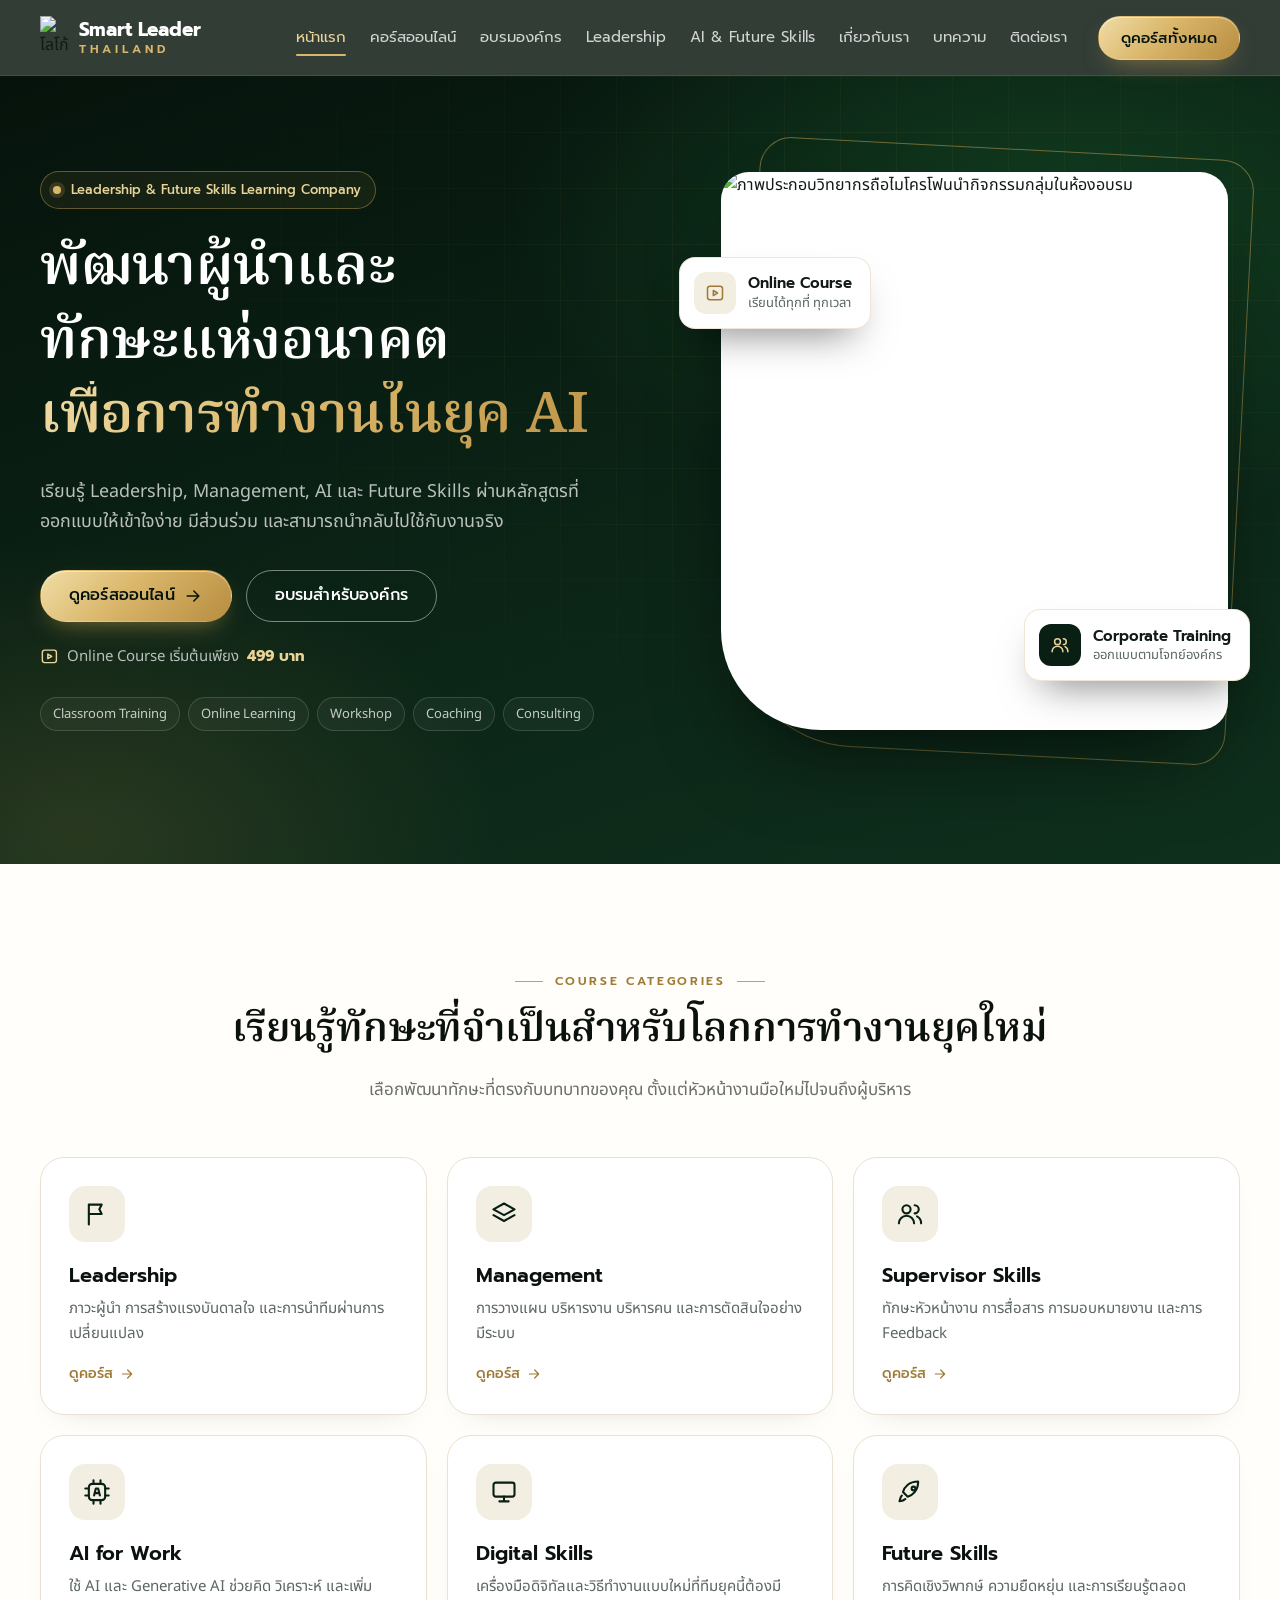
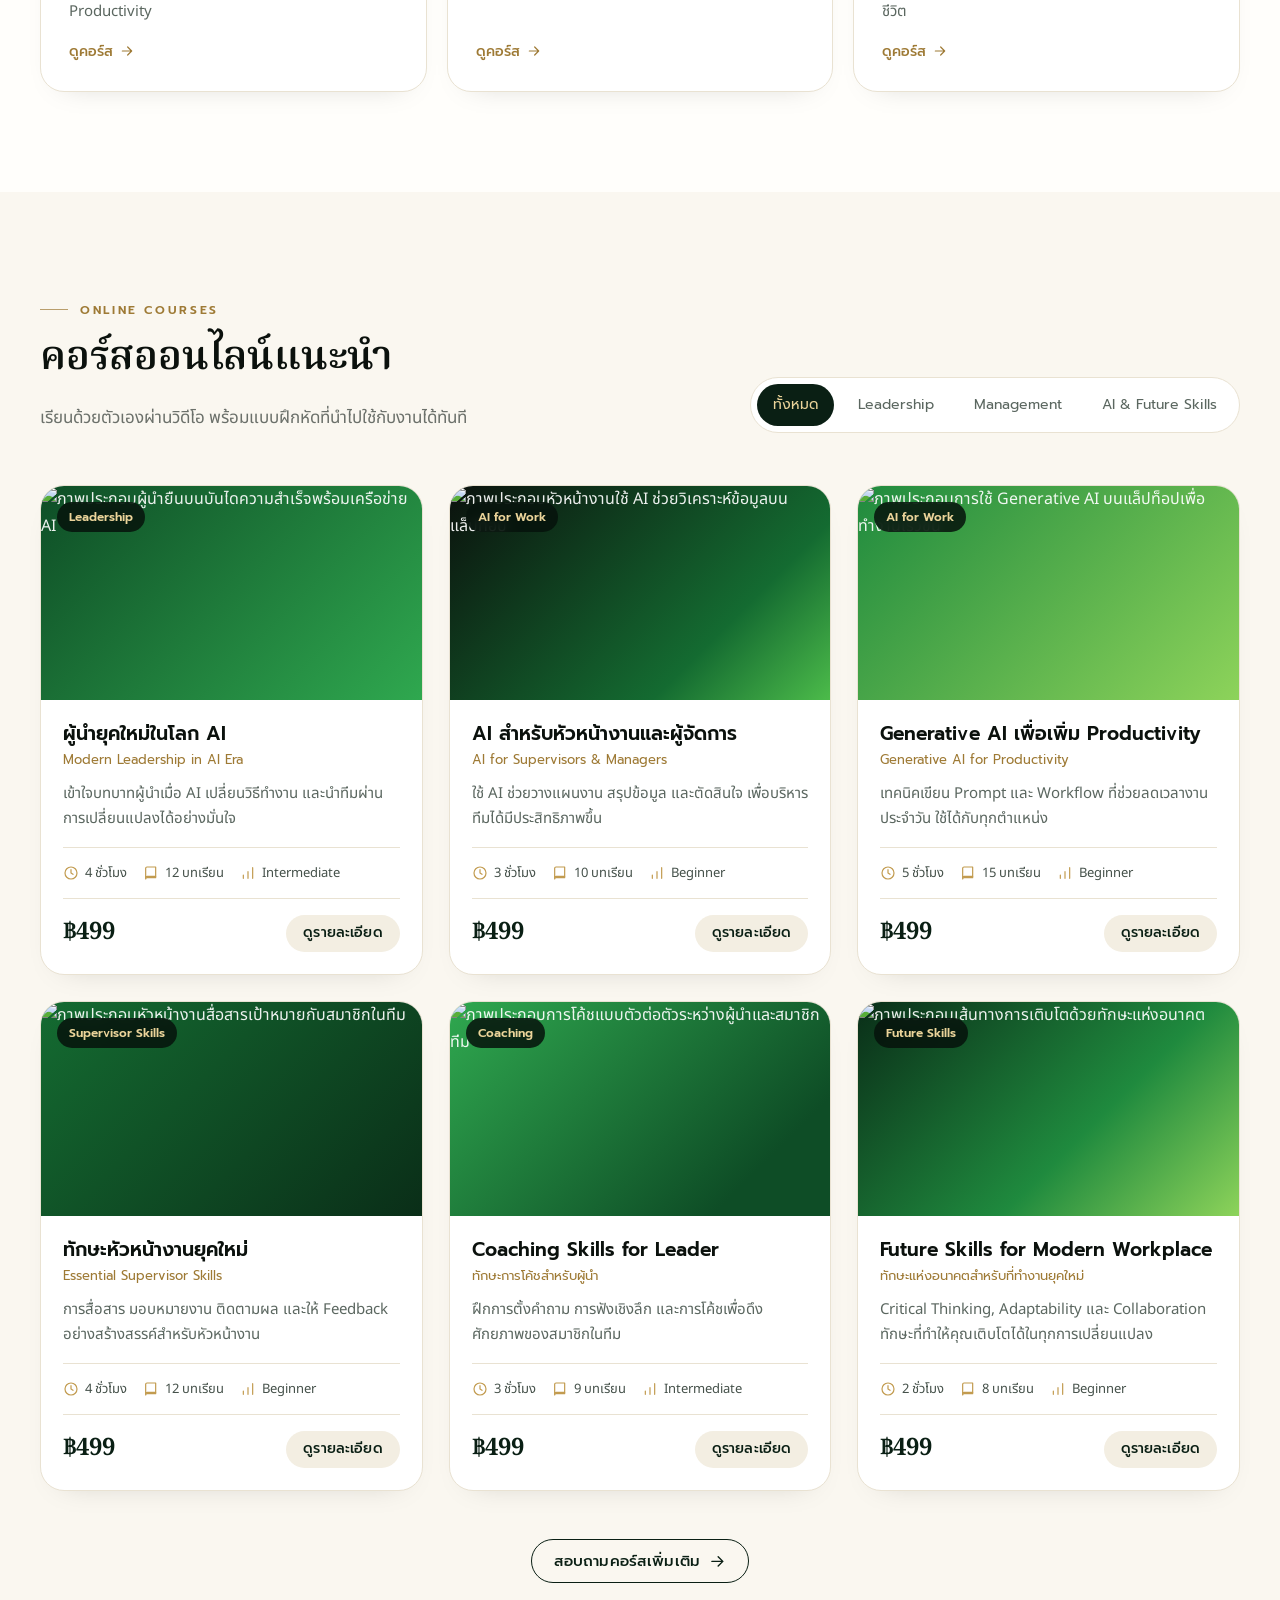
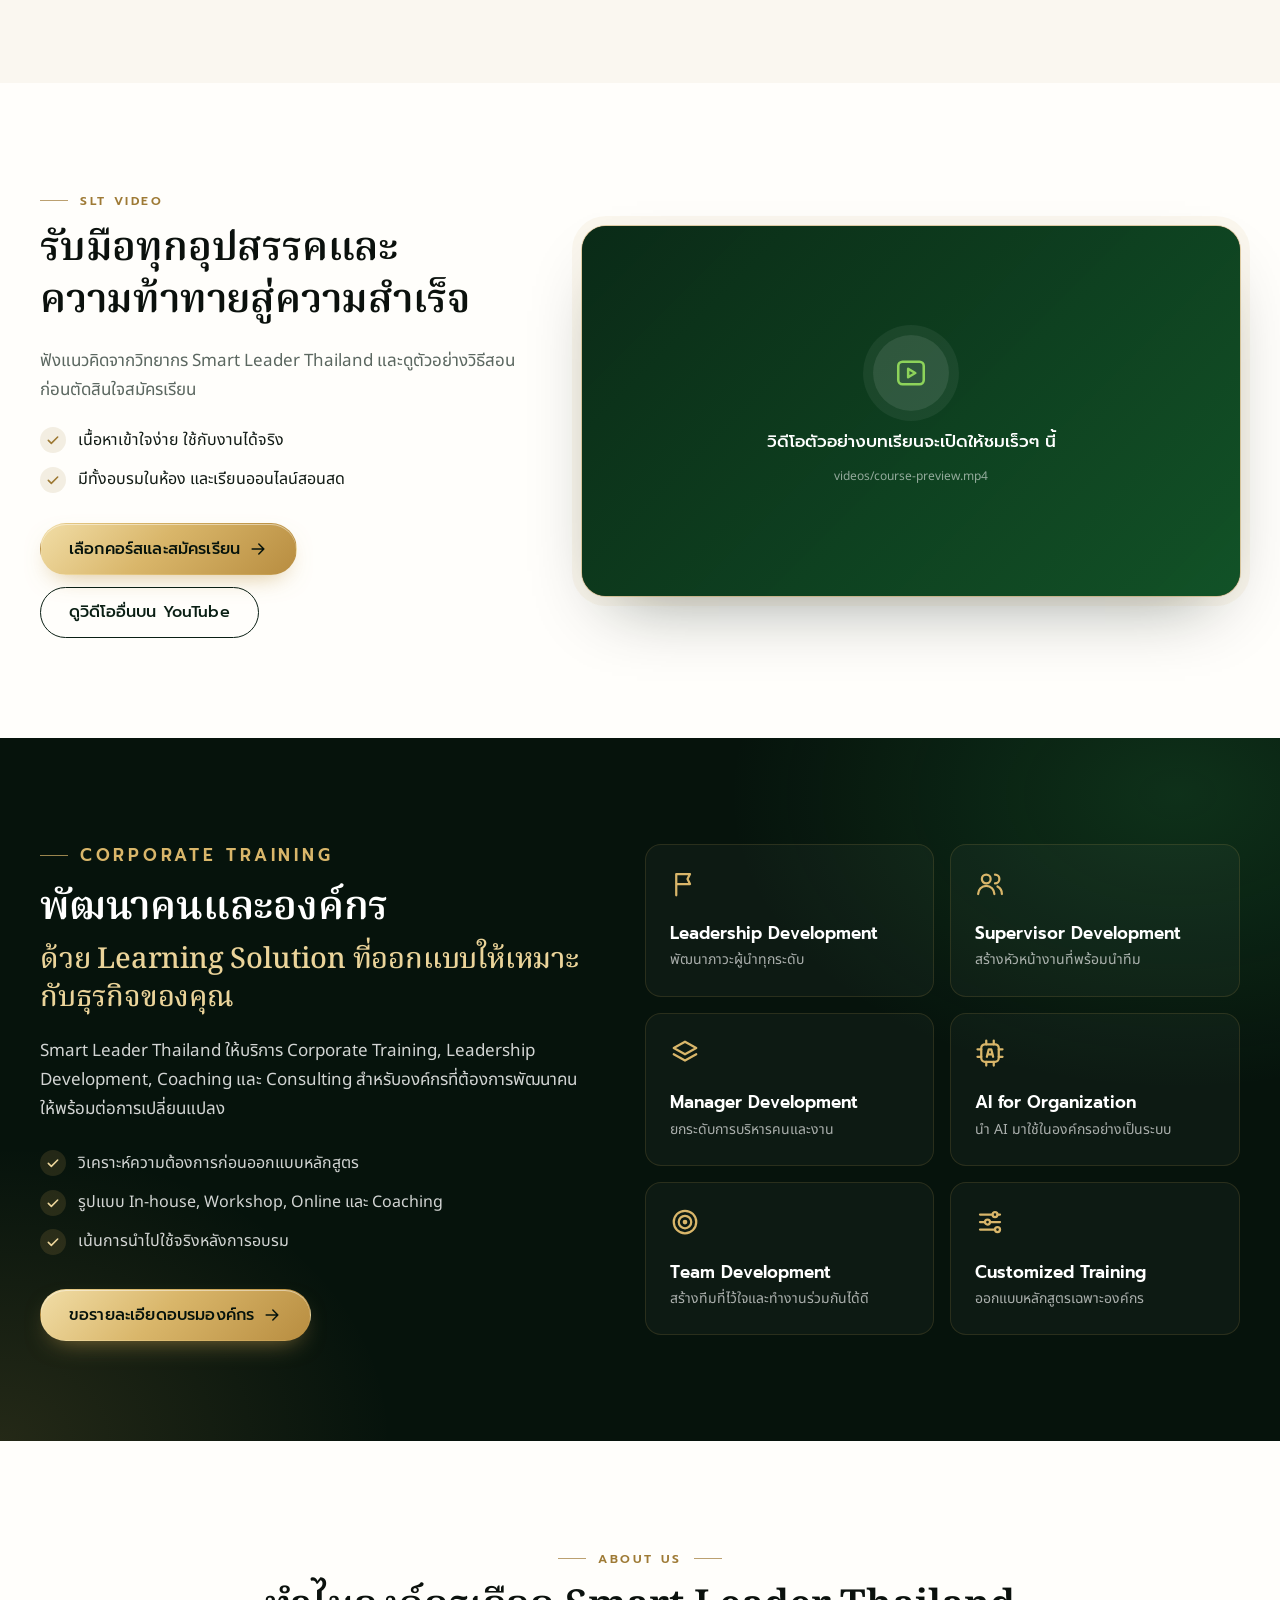
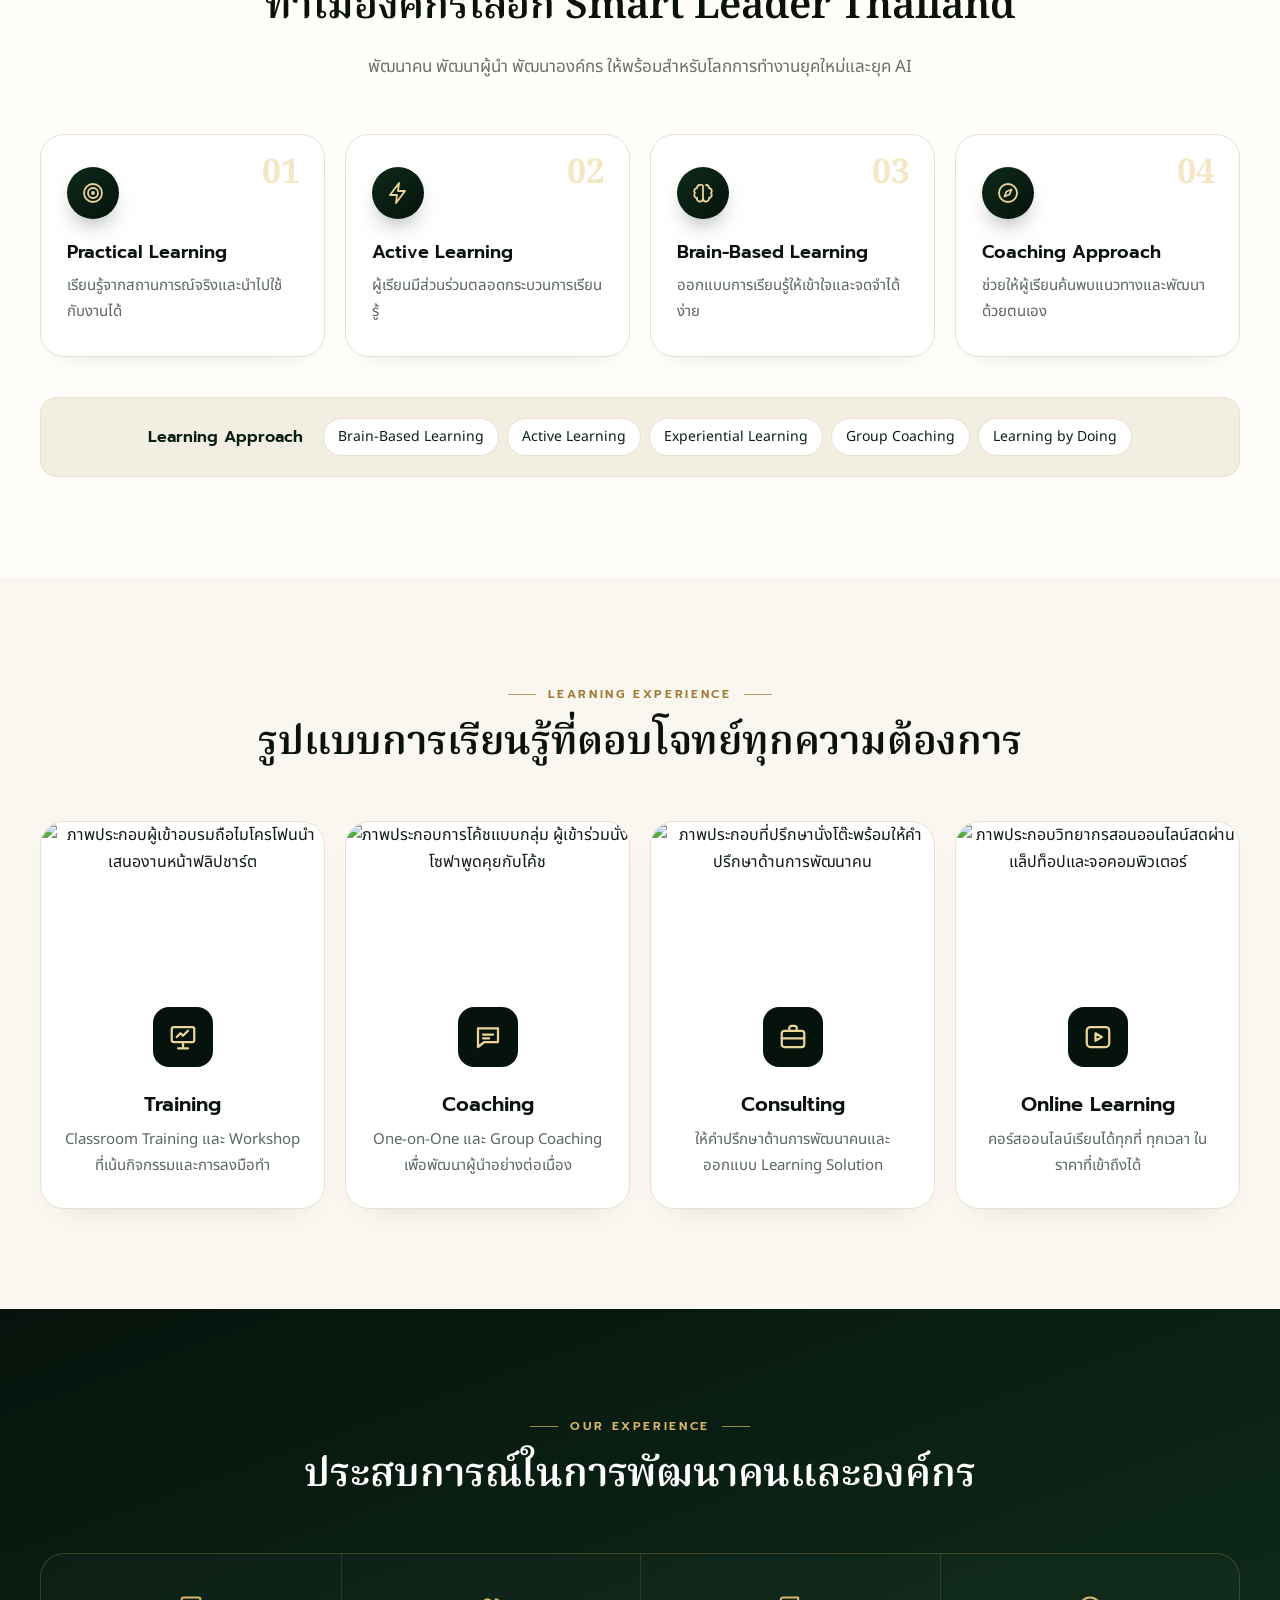
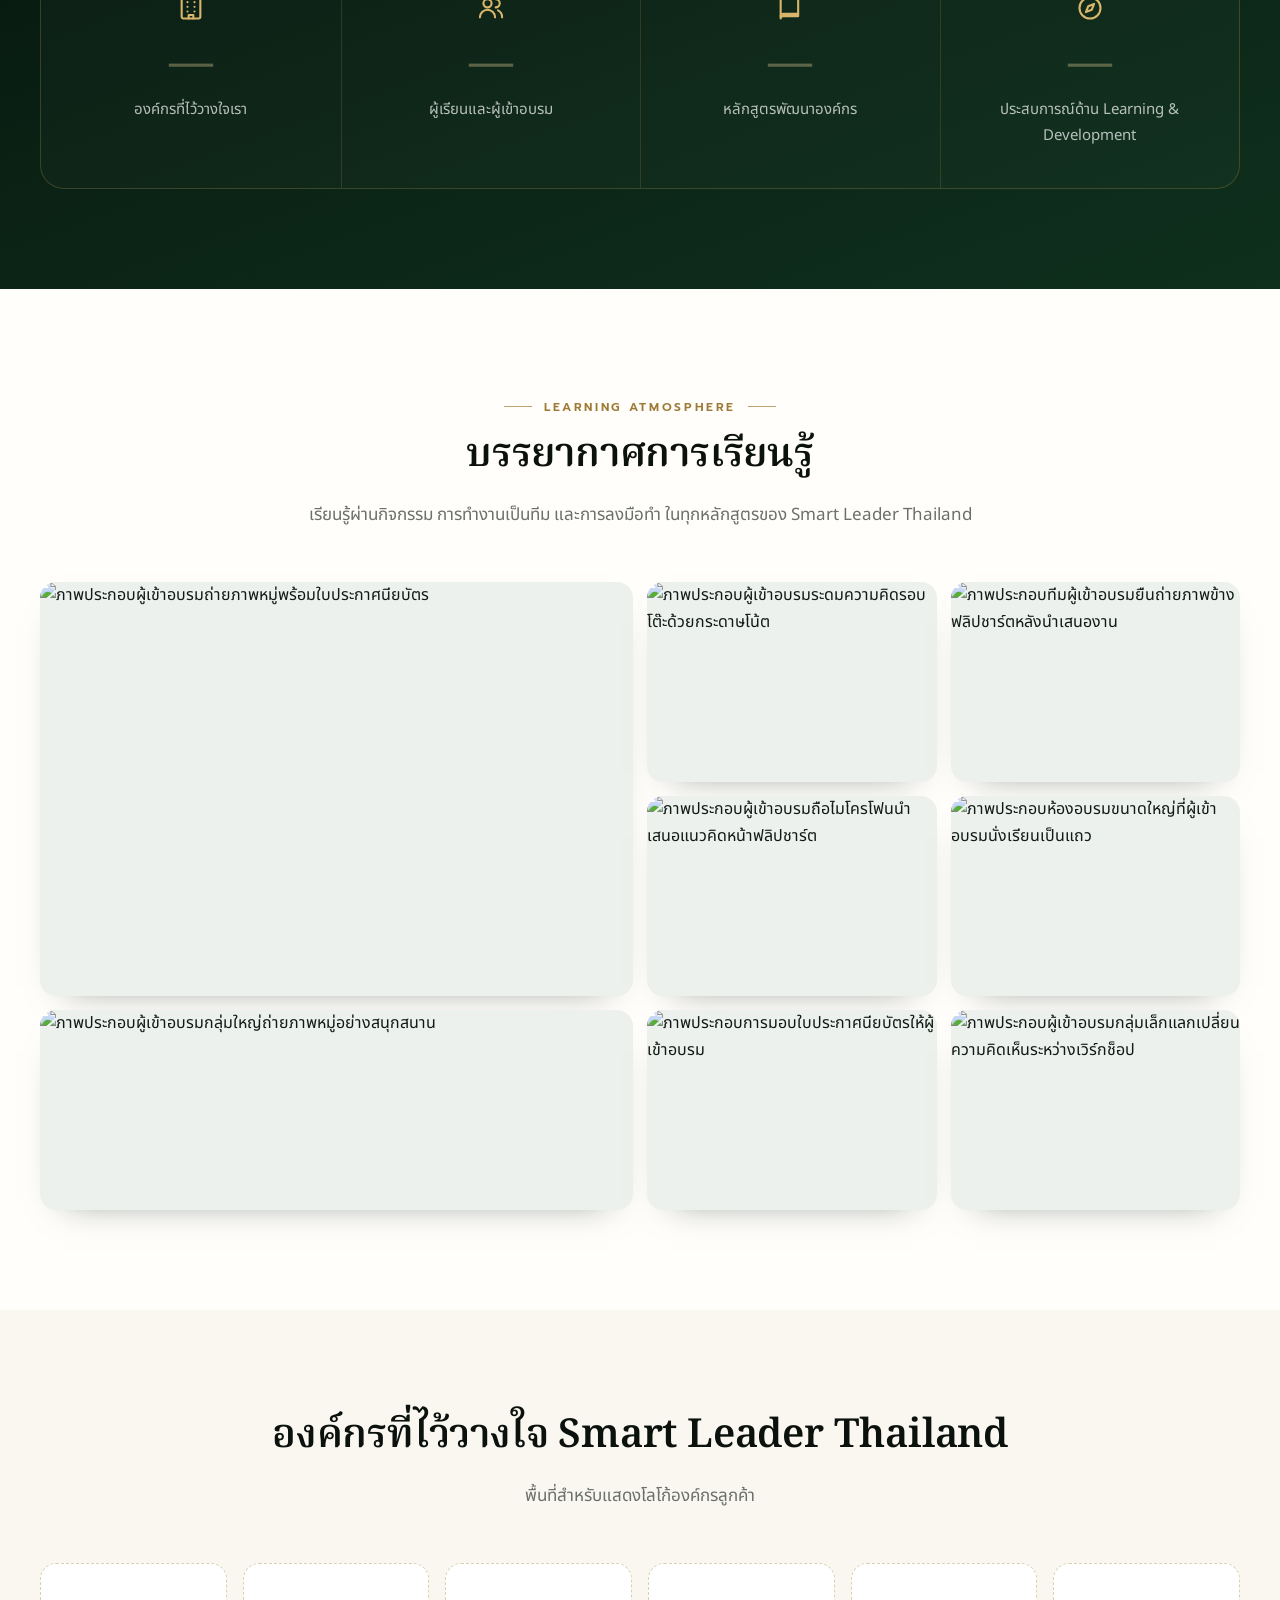
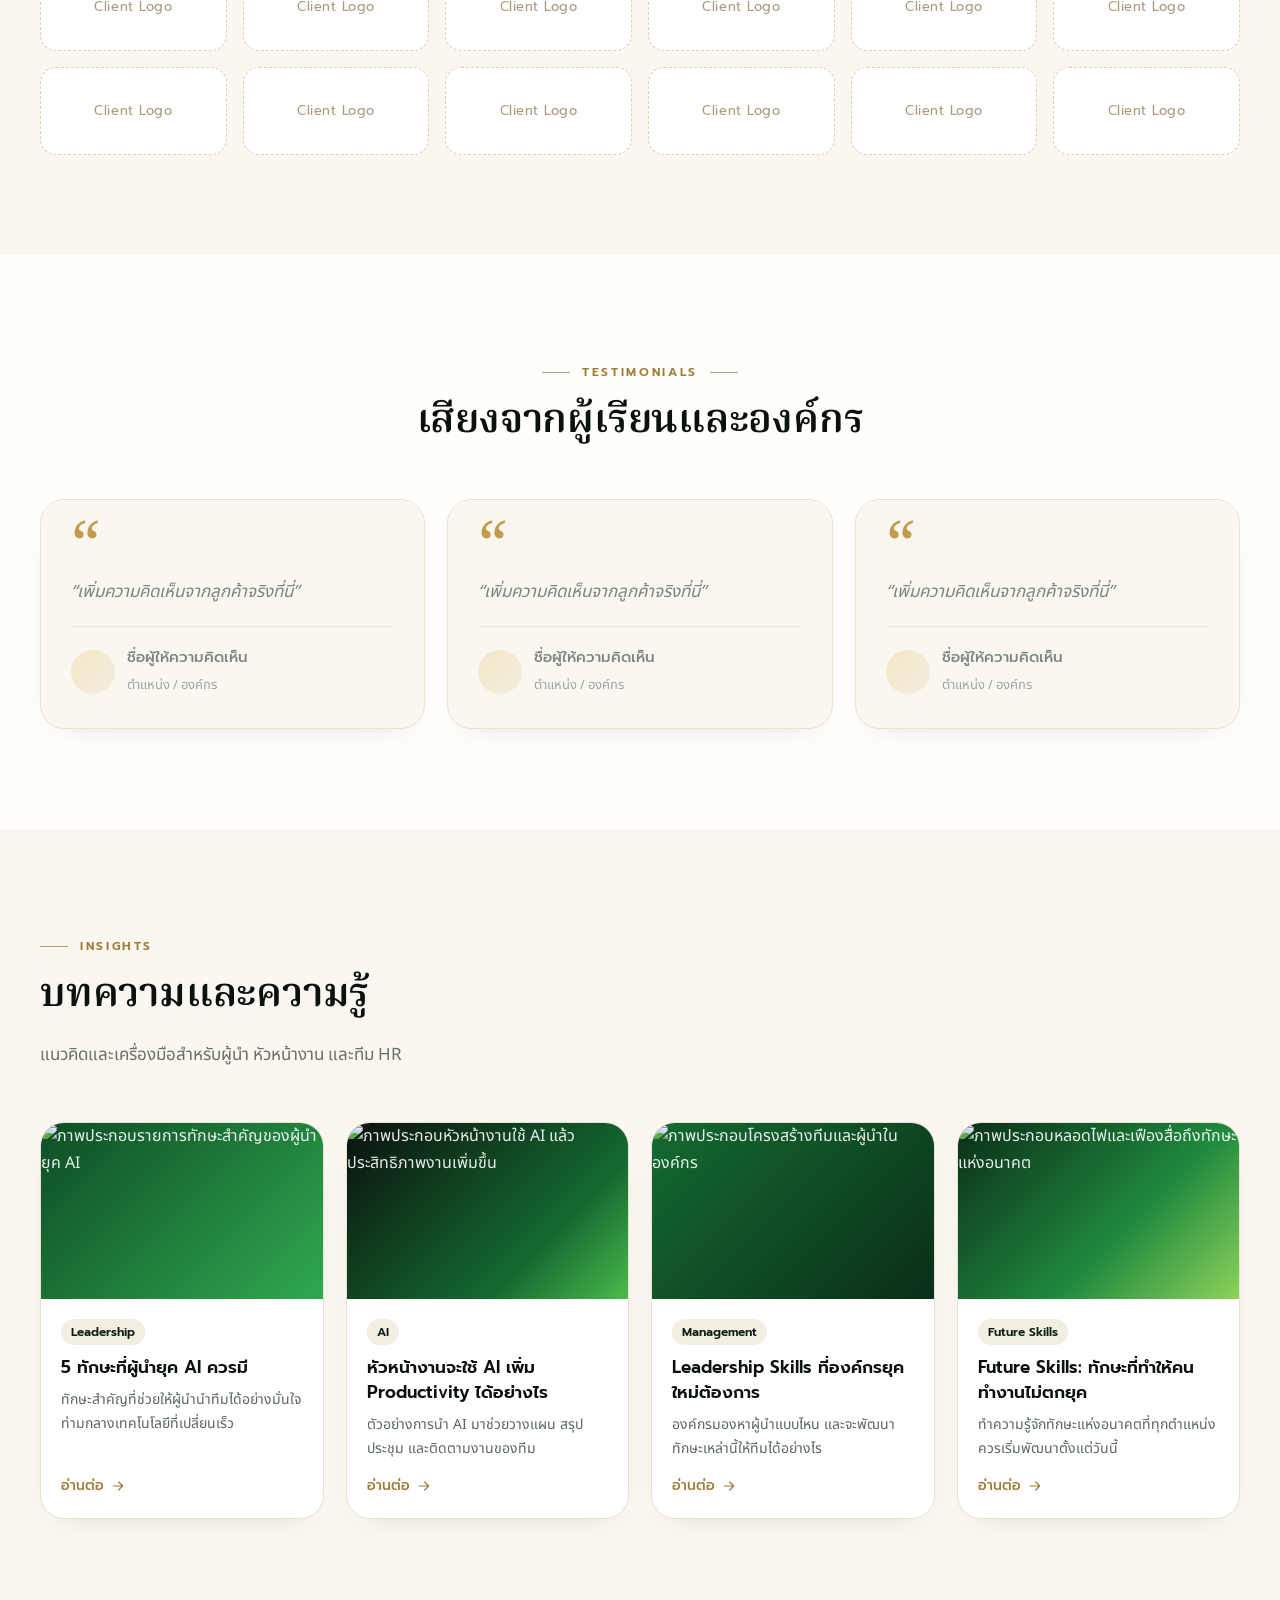
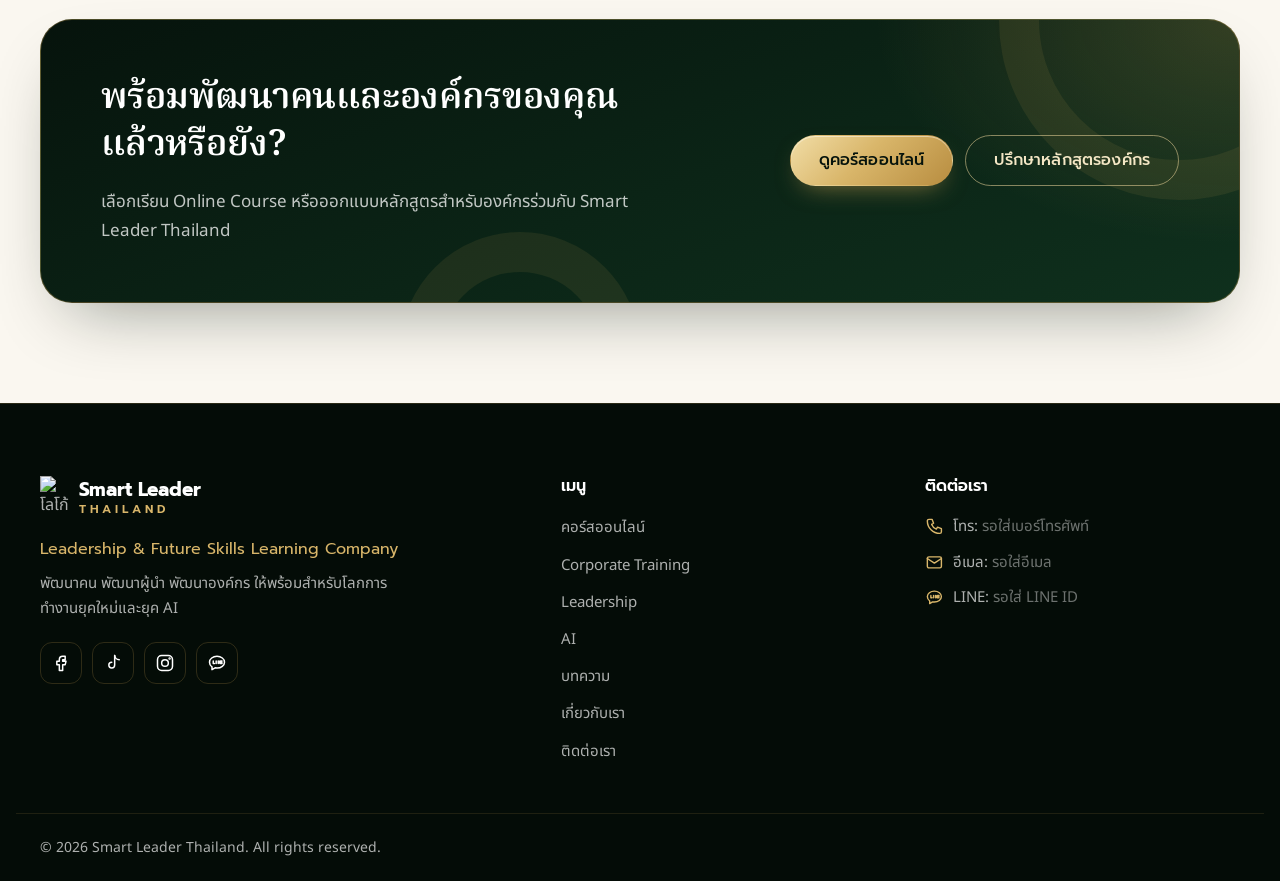
==== commit 94f6afea: "Add files via upload" ====
--- a/index.html
+++ b/index.html
@@ -7,7 +7,7 @@
   <!-- ===================== SEO ===================== -->
   <title>Smart Leader Thailand | Leadership, AI &amp; Future Skills</title>
   <meta name="description" content="Smart Leader Thailand พัฒนาผู้นำ หัวหน้างาน ผู้จัดการ และองค์กร ผ่าน Corporate Training, Leadership Development, AI Training, Coaching และ Online Courses">
-  <meta name="theme-color" content="#0E4D26">
+  <meta name="theme-color" content="#06130C">
   <!-- TODO: ใส่ URL จริงของเว็บไซต์เมื่อมีโดเมน -->
   <!-- <link rel="canonical" href="https://www.your-domain.com/"> -->
 
@@ -28,7 +28,7 @@
   <!-- Fonts: Prompt (หัวข้อ) + Noto Sans Thai (เนื้อหา) -->
   <link rel="preconnect" href="https://fonts.googleapis.com">
   <link rel="preconnect" href="https://fonts.gstatic.com" crossorigin>
-  <link href="https://fonts.googleapis.com/css2?family=Noto+Sans+Thai:wght@400;500;600&family=Prompt:wght@400;500;600;700&display=swap" rel="stylesheet">
+  <link href="https://fonts.googleapis.com/css2?family=Noto+Sans+Thai:wght@400;500;600&family=Noto+Serif+Thai:wght@500;600;700&family=Prompt:wght@400;500;600;700&display=swap" rel="stylesheet">
 
   <link rel="stylesheet" href="style.css">
   <!-- ทำเครื่องหมายว่า JS ทำงาน ก่อนหน้าแสดงผล (ป้องกันเนื้อหากระพริบตอน Scroll Reveal) -->
--- a/style.css
+++ b/style.css
@@ -1093,3 +1093,237 @@
   .step-actions > span:empty { display: none; }
   .step-actions .btn { width: 100%; white-space: normal; }
 }
+
+/* =========================================================
+   23. Premium Theme — เขียวมรกตเข้ม + ทอง + ขาวงาช้าง
+   ชั้นนี้เปลี่ยนเฉพาะสี ฟอนต์ เส้นขอบ และเงา (ไม่แตะเลย์เอาต์/Responsive)
+   ========================================================= */
+:root {
+  --gold-200: #F4E7C5;
+  --gold-300: #EBD49A;
+  --gold-400: #D9B66A;
+  --gold-500: #C29B4F;
+  --gold-600: #9E7A35;
+  --emerald-950: #06130C;
+  --emerald-900: #0A1F14;
+  --emerald-850: #0D2A1A;
+  --ivory: #FAF7F0;
+  --ivory-2: #F3EEE2;
+  --line-warm: #E9E2D2;
+  --font-display: "Noto Serif Thai", "Prompt", Georgia, serif;
+  --grad-gold: linear-gradient(135deg, #F1DDA6 0%, #D9B66A 45%, #B88D40 100%);
+  --grad-night: linear-gradient(160deg, #06130C 0%, #0B2416 55%, #0F301D 100%);
+  --shadow-lux: 0 30px 70px -30px rgba(6, 19, 12, .45);
+}
+
+::selection { background: var(--gold-300); color: var(--emerald-950); }
+body { background: #FFFEFB; }
+
+/* ---------- Typography ---------- */
+.hero h1, .section-head h2, .corporate h2, .cta-box h2, .video-copy h2, .checkout-head h1 {
+  font-family: var(--font-display);
+  font-weight: 600;
+  letter-spacing: -.005em;
+}
+.hero h1 { line-height: 1.32; }
+
+.kicker { color: var(--gold-600); letter-spacing: .22em; font-size: 12px; display: inline-flex; align-items: center; gap: 12px; }
+.kicker::before { content: ""; width: 28px; height: 1px; background: currentColor; opacity: .7; }
+.section-head.center .kicker::after { content: ""; width: 28px; height: 1px; background: currentColor; opacity: .7; }
+.kicker.on-dark { color: var(--gold-400); }
+
+.text-gradient {
+  background: var(--grad-gold);
+  -webkit-background-clip: text; background-clip: text; color: transparent;
+}
+.text-lime { color: var(--gold-300); }
+
+/* ---------- Buttons ---------- */
+.btn { letter-spacing: .01em; }
+.btn-primary, .btn-lime, .btn-white {
+  background: var(--grad-gold);
+  color: var(--emerald-950);
+  box-shadow: 0 10px 26px -12px rgba(194, 155, 79, .75), inset 0 1px 0 rgba(255, 255, 255, .45);
+}
+.btn-primary:hover, .btn-lime:hover, .btn-white:hover {
+  background: linear-gradient(135deg, #F6E6BA 0%, #E2C27C 45%, #C29B4F 100%);
+  color: var(--emerald-950);
+  box-shadow: 0 16px 34px -12px rgba(194, 155, 79, .85), inset 0 1px 0 rgba(255, 255, 255, .5);
+}
+.btn-outline { border-color: var(--emerald-900); color: var(--emerald-900); }
+.btn-outline:hover { background: var(--emerald-900); color: var(--gold-300); }
+.btn-soft { background: var(--ivory-2); color: var(--emerald-900); }
+.btn-soft:hover { background: var(--emerald-900); color: var(--gold-300); }
+.btn-ghost-light { border-color: rgba(235, 212, 154, .55); color: var(--gold-200); }
+.btn-ghost-light:hover { background: rgba(235, 212, 154, .1); border-color: var(--gold-300); }
+
+/* ---------- Header (โทนเข้มทุกหน้า) ---------- */
+.site-header, .site-header.is-scrolled {
+  background: rgba(6, 19, 12, .82);
+  border-bottom: 1px solid rgba(194, 155, 79, .18);
+}
+.site-header.is-scrolled { background: rgba(6, 19, 12, .94); box-shadow: 0 10px 30px -18px rgba(0, 0, 0, .6); }
+.site-header .brand-text strong { color: #FFFFFF; }
+.site-header .brand-text small { color: var(--gold-400); }
+.nav-link { color: rgba(255, 255, 255, .78); }
+.nav-link:hover, .nav-link.is-active { color: var(--gold-300); }
+.nav-link::after { background: var(--gold-400); }
+.nav-toggle { background: transparent; border-color: rgba(194, 155, 79, .4); }
+.nav-toggle span { background: var(--gold-200); }
+.back-link { color: var(--gold-300); }
+.back-link:hover { color: var(--gold-200); }
+
+@media (max-width: 1180px) {
+  .primary-nav { background: var(--emerald-950); border-top-color: rgba(194, 155, 79, .18); }
+  .nav-link { border-bottom-color: rgba(255, 255, 255, .07); }
+}
+
+/* ---------- Hero ---------- */
+.hero-bg {
+  background:
+    radial-gradient(900px 520px at 82% 18%, rgba(47, 168, 79, .22), transparent 60%),
+    radial-gradient(700px 480px at 6% 96%, rgba(194, 155, 79, .16), transparent 60%),
+    var(--grad-night);
+}
+.blob { display: none; }
+.grid-lines {
+  background-image:
+    linear-gradient(rgba(194, 155, 79, .07) 1px, transparent 1px),
+    linear-gradient(90deg, rgba(194, 155, 79, .07) 1px, transparent 1px);
+}
+.hero h1 { color: #FFFFFF; }
+.hero .lead { color: rgba(255, 255, 255, .72); }
+.eyebrow { background: rgba(194, 155, 79, .08); border-color: rgba(194, 155, 79, .45); color: var(--gold-300); box-shadow: none; }
+.eyebrow .dot { background: var(--gold-400); box-shadow: 0 0 0 4px rgba(194, 155, 79, .2); }
+.hero .btn-outline { border-color: rgba(255, 255, 255, .45); color: #FFFFFF; }
+.hero .btn-outline:hover { background: #FFFFFF; color: var(--emerald-950); border-color: #FFFFFF; }
+.hero-note { color: rgba(255, 255, 255, .7); }
+.hero-note .icon, .hero-note strong { color: var(--gold-300); }
+.hero-tags li { background: rgba(255, 255, 255, .04); border-color: rgba(255, 255, 255, .14); color: rgba(255, 255, 255, .75); }
+.hero-visual::before {
+  background: none;
+  border: 1.5px solid rgba(194, 155, 79, .55);
+  opacity: 1;
+}
+.hero-media { box-shadow: 0 40px 90px -30px rgba(0, 0, 0, .7); }
+.float-card { box-shadow: 0 20px 40px -18px rgba(0, 0, 0, .55); border: 1px solid rgba(194, 155, 79, .25); }
+.float-icon { background: var(--ivory-2); color: var(--gold-600); }
+.float-icon.dark { background: var(--emerald-900); color: var(--gold-300); }
+
+/* ---------- Sections & cards ---------- */
+.section-alt { background: var(--ivory); }
+.section-head p:not(.kicker) { color: #6B706A; }
+
+.category-card, .course-card, .why-card, .exp-card, .article-card, .testi-card {
+  border-color: var(--line-warm);
+  box-shadow: 0 1px 0 rgba(255, 255, 255, .8) inset, 0 12px 30px -24px rgba(6, 19, 12, .25);
+}
+.category-card:hover, .course-card:hover, .why-card:hover, .exp-card:hover, .article-card:hover {
+  border-color: var(--gold-400);
+  box-shadow: var(--shadow-lux);
+}
+.category-card::before { background: linear-gradient(160deg, var(--ivory), transparent 65%); }
+.cat-icon { background: var(--ivory-2); color: var(--emerald-900); }
+.category-card:hover .cat-icon { background: var(--emerald-900); color: var(--gold-300); }
+.cat-link, .read-more { color: var(--gold-600); }
+
+.filter-tabs { border-color: var(--line-warm); }
+.filter-tab:hover { color: var(--emerald-900); }
+.filter-tab.is-active { background: var(--emerald-900); color: var(--gold-300); }
+
+.course-thumb .badge, .badge { background: rgba(6, 19, 12, .86); color: var(--gold-300); box-shadow: none; backdrop-filter: blur(6px); }
+.course-sub { color: var(--gold-600); }
+.course-meta .icon { color: var(--gold-500); }
+.course-meta, .course-foot { border-color: var(--line-warm); }
+.price { color: var(--emerald-900); font-family: var(--font-display); }
+
+.why-icon { background: linear-gradient(140deg, var(--emerald-850), var(--emerald-950)); color: var(--gold-300); box-shadow: 0 12px 24px -12px rgba(6, 19, 12, .6); }
+.why-num { color: var(--gold-200); font-family: var(--font-display); }
+.approach { background: var(--ivory-2); border: 1px solid var(--line-warm); }
+.approach-label { color: var(--emerald-900); }
+.approach li { border-color: var(--line-warm); color: var(--emerald-900); }
+
+.exp-icon { background: var(--emerald-950); color: var(--gold-300); }
+.exp-card:hover .exp-icon { background: var(--gold-500); color: var(--emerald-950); }
+
+.article-tag { background: var(--ivory-2); color: var(--emerald-900); }
+
+/* ---------- Corporate (B2B) ---------- */
+.corporate { background: var(--emerald-950); }
+.corporate-bg {
+  background:
+    radial-gradient(640px 420px at 92% 8%, rgba(47, 168, 79, .2), transparent 70%),
+    radial-gradient(560px 420px at 0% 100%, rgba(194, 155, 79, .16), transparent 70%);
+}
+.check-list .icon { background: rgba(194, 155, 79, .16); color: var(--gold-300); }
+.corp-item { background: rgba(255, 255, 255, .03); border-color: rgba(194, 155, 79, .16); }
+.corp-item:hover { background: rgba(194, 155, 79, .06); border-color: rgba(194, 155, 79, .5); }
+.corp-item > .icon { color: var(--gold-400); }
+.check-list.light .icon { background: var(--ivory-2); color: var(--gold-600); }
+
+/* ---------- Video ---------- */
+.video-frame { box-shadow: 0 0 0 1px rgba(194, 155, 79, .45), 0 0 0 10px rgba(194, 155, 79, .07), var(--shadow-lux); }
+
+/* ---------- Experience (แถบเข้ม) ---------- */
+.experience { background: var(--grad-night); }
+.experience .section-head h2 { color: #FFFFFF; }
+.experience .kicker { color: var(--gold-400); }
+.stats-grid { background: rgba(255, 255, 255, .02); border-color: rgba(194, 155, 79, .25); }
+.stat + .stat, .stat:nth-child(even), .stat:nth-child(n+3) { border-color: rgba(194, 155, 79, .18); }
+.stat-icon { color: var(--gold-400); }
+.stat-value { color: var(--gold-300); font-family: var(--font-display); }
+.placeholder-value { color: rgba(235, 212, 154, .35); }
+.stat-label { color: rgba(255, 255, 255, .7); }
+
+/* ---------- Gallery / Clients / Testimonials ---------- */
+.g-item { box-shadow: 0 16px 34px -26px rgba(6, 19, 12, .5); }
+.logo-slot { border-color: #DCCFB2; background: #FFFFFF; color: #A99B7C; }
+.logo-slot:hover { border-color: var(--gold-500); color: var(--gold-600); }
+.testi-card { background: var(--ivory); }
+.testi-quote { color: var(--gold-500); font-family: var(--font-display); }
+.avatar { background: linear-gradient(135deg, var(--gold-200), var(--ivory-2)); }
+
+/* ---------- CTA ---------- */
+.cta-section { background: var(--ivory); }
+.cta-box {
+  background:
+    radial-gradient(520px 320px at 100% 0%, rgba(194, 155, 79, .22), transparent 70%),
+    var(--grad-night);
+  border: 1px solid rgba(194, 155, 79, .35);
+  box-shadow: var(--shadow-lux);
+}
+.cta-box::before, .cta-box::after { border-color: rgba(194, 155, 79, .1); }
+.cta-box p { color: rgba(255, 255, 255, .75); }
+
+/* ---------- Footer ---------- */
+.site-footer { background: #040C07; border-top: 1px solid rgba(194, 155, 79, .2); }
+.footer-tagline { color: var(--gold-400); }
+.brand-light .brand-text small { color: var(--gold-400); }
+.social a { border: 1px solid rgba(194, 155, 79, .22); background: transparent; }
+.social a:hover { background: var(--gold-500); color: var(--emerald-950); border-color: var(--gold-500); }
+.footer-col a:hover { color: var(--gold-300); }
+.contact-list .icon { color: var(--gold-400); }
+.footer-bottom { border-color: rgba(194, 155, 79, .14); }
+
+/* ---------- Modal ---------- */
+.course-modal { border: 1px solid var(--line-warm); }
+.course-modal::backdrop { background: rgba(6, 19, 12, .7); }
+.course-modal .badge { background: var(--emerald-900); color: var(--gold-300); }
+
+/* ---------- Checkout ---------- */
+.checkout-page { background: var(--ivory); }
+.step-panel, .order-summary { border-color: var(--line-warm); box-shadow: 0 18px 40px -32px rgba(6, 19, 12, .35); }
+.stepper li.is-current .step-dot { border-color: var(--gold-500); color: var(--gold-600); box-shadow: 0 0 0 5px rgba(194, 155, 79, .18); }
+.stepper li.is-done .step-dot { background: var(--emerald-900); border-color: var(--emerald-900); color: var(--gold-300); }
+.stepper li.is-done::before, .stepper li.is-current::before { background: var(--gold-500); }
+.field input:focus, .field textarea:focus, .field select:focus { border-color: var(--gold-500); box-shadow: 0 0 0 4px rgba(194, 155, 79, .18); }
+.pay-method:hover { border-color: var(--gold-400); }
+.pay-method:has(input:checked) { border-color: var(--gold-500); background: var(--ivory); box-shadow: 0 0 0 3px rgba(194, 155, 79, .16); }
+.pay-method:has(input:checked) .pay-icon { background: var(--emerald-900); color: var(--gold-300); }
+.qr-box, .bank-card, .manual-send, .invoice-fields { background: var(--ivory); }
+.qr-amount, .bank-amount, .summary-lines .total dd, .order-no strong { color: var(--emerald-900); font-family: var(--font-display); }
+.order-no { background: var(--ivory-2); }
+.done-icon { background: var(--grad-gold); color: var(--emerald-950); }
+.summary-course .badge { background: var(--emerald-900); color: var(--gold-300); }
+.check input { accent-color: var(--emerald-900); }
+.checkout-footer { background: #040C07; }
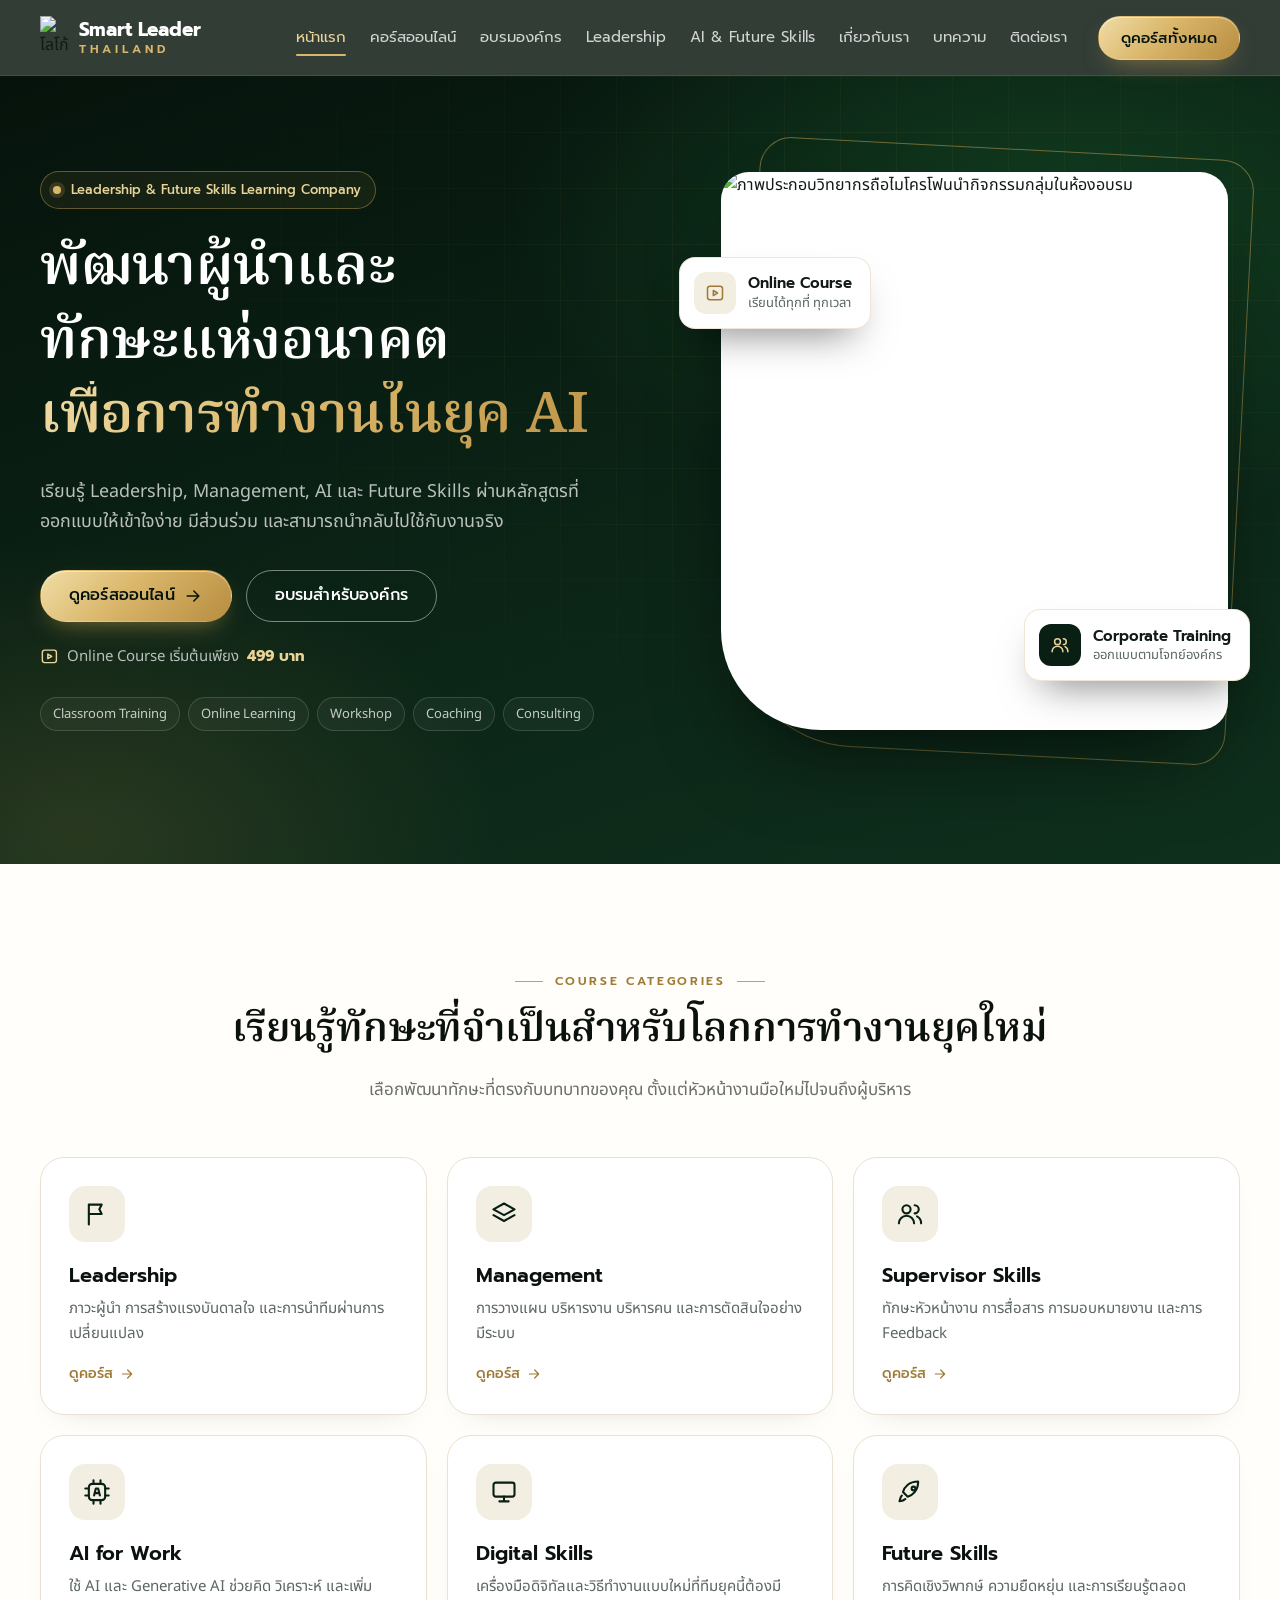
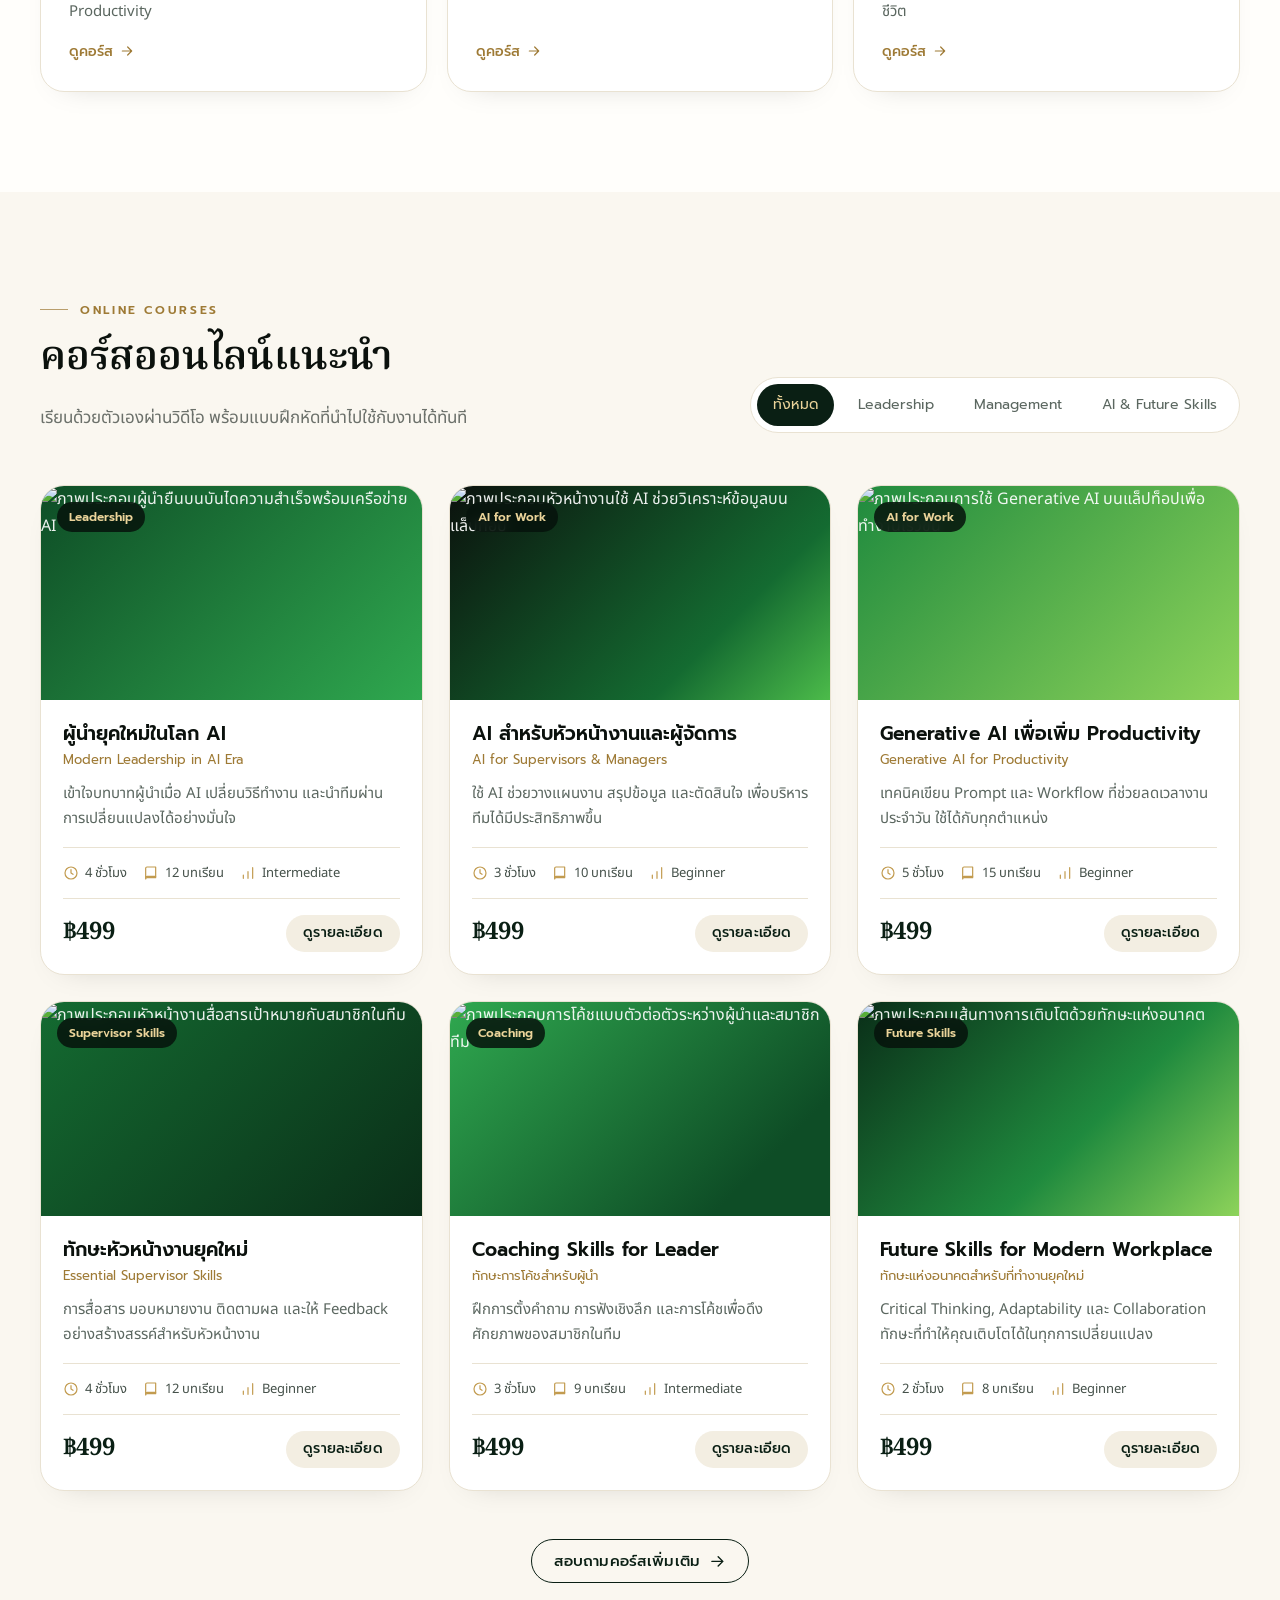
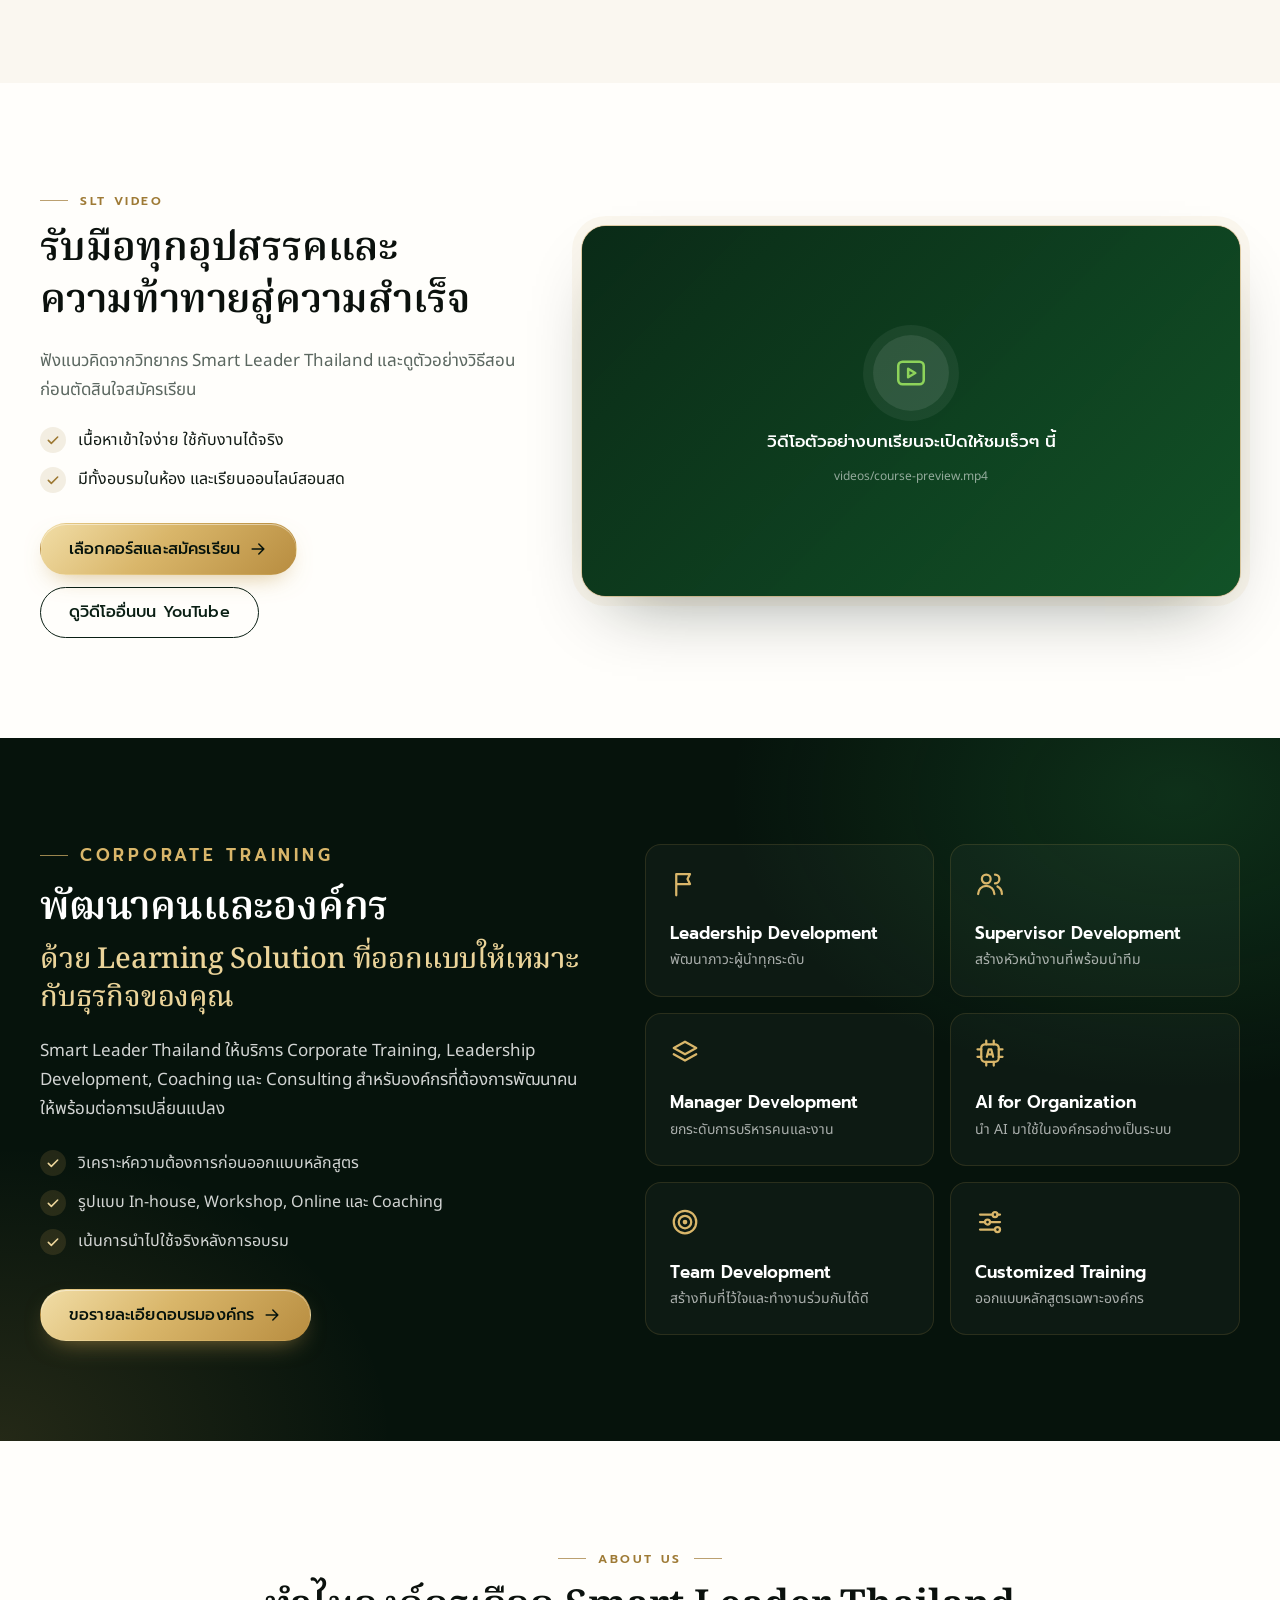
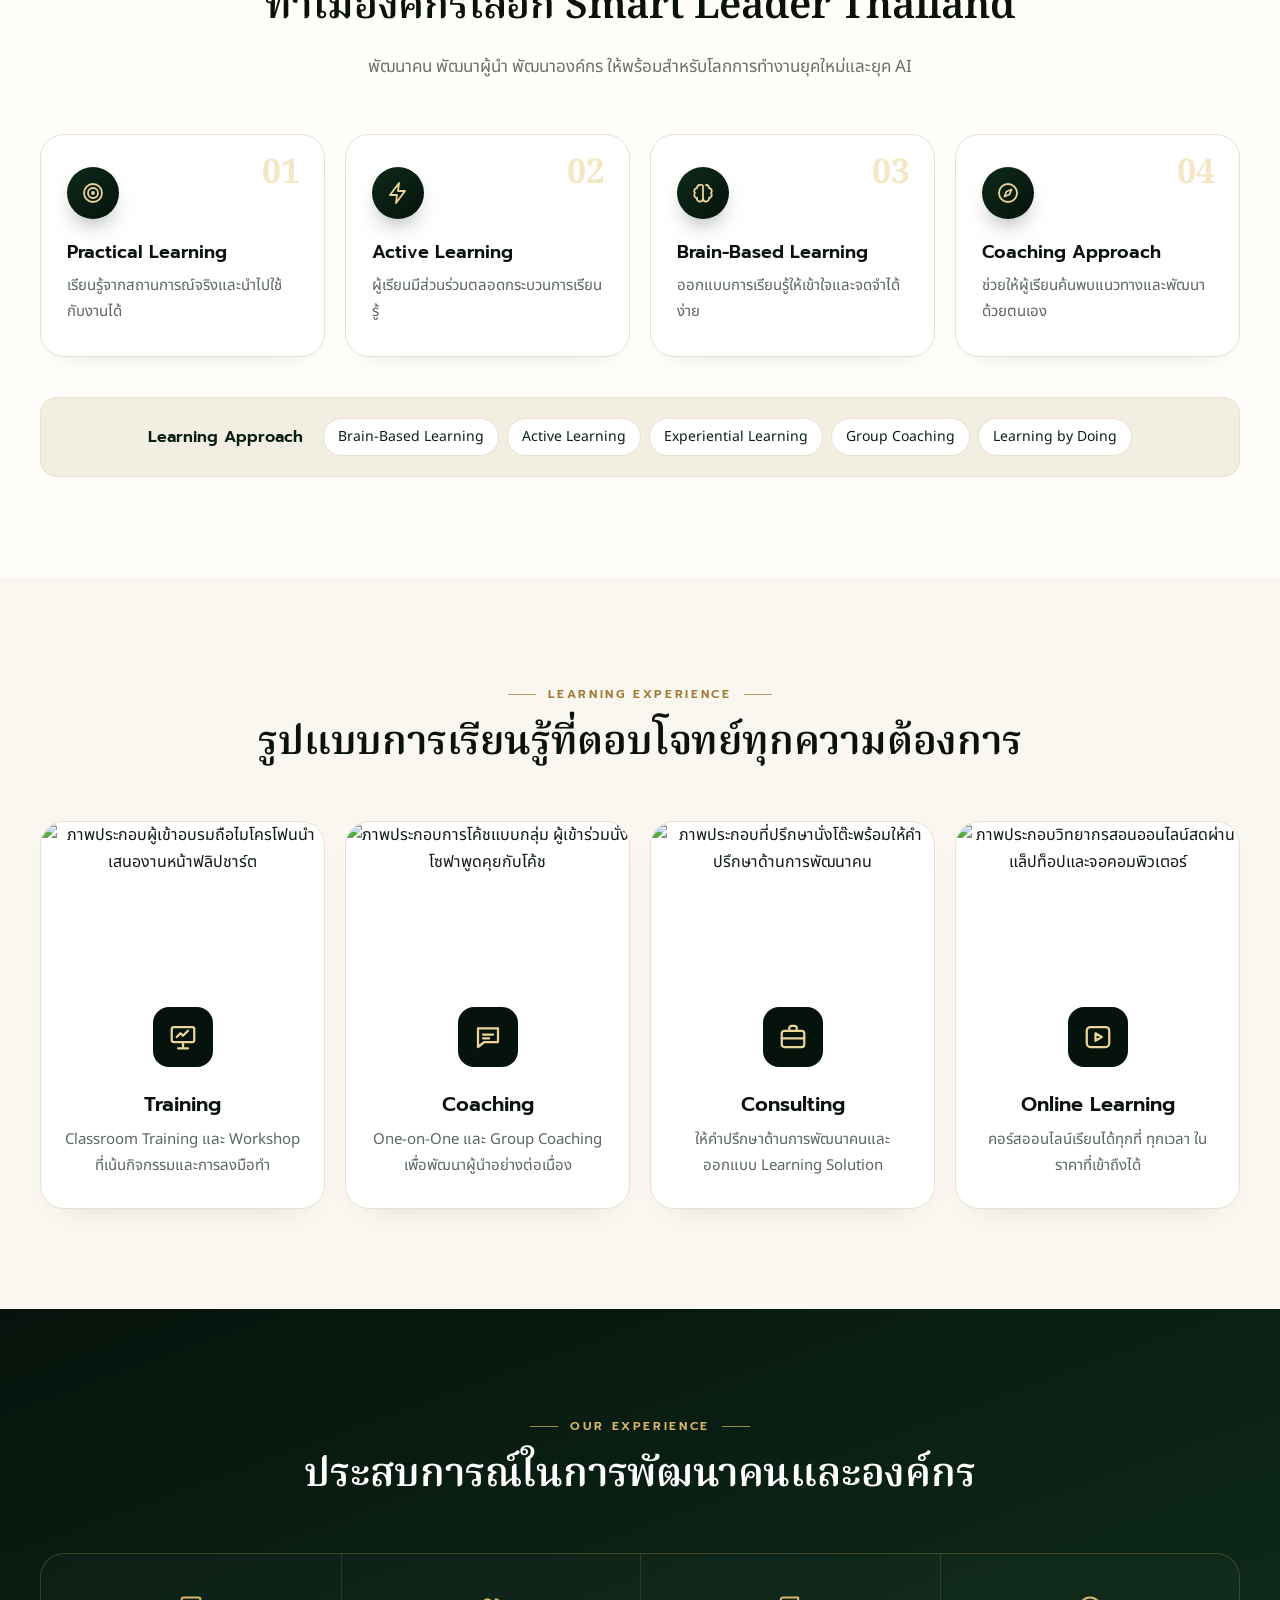
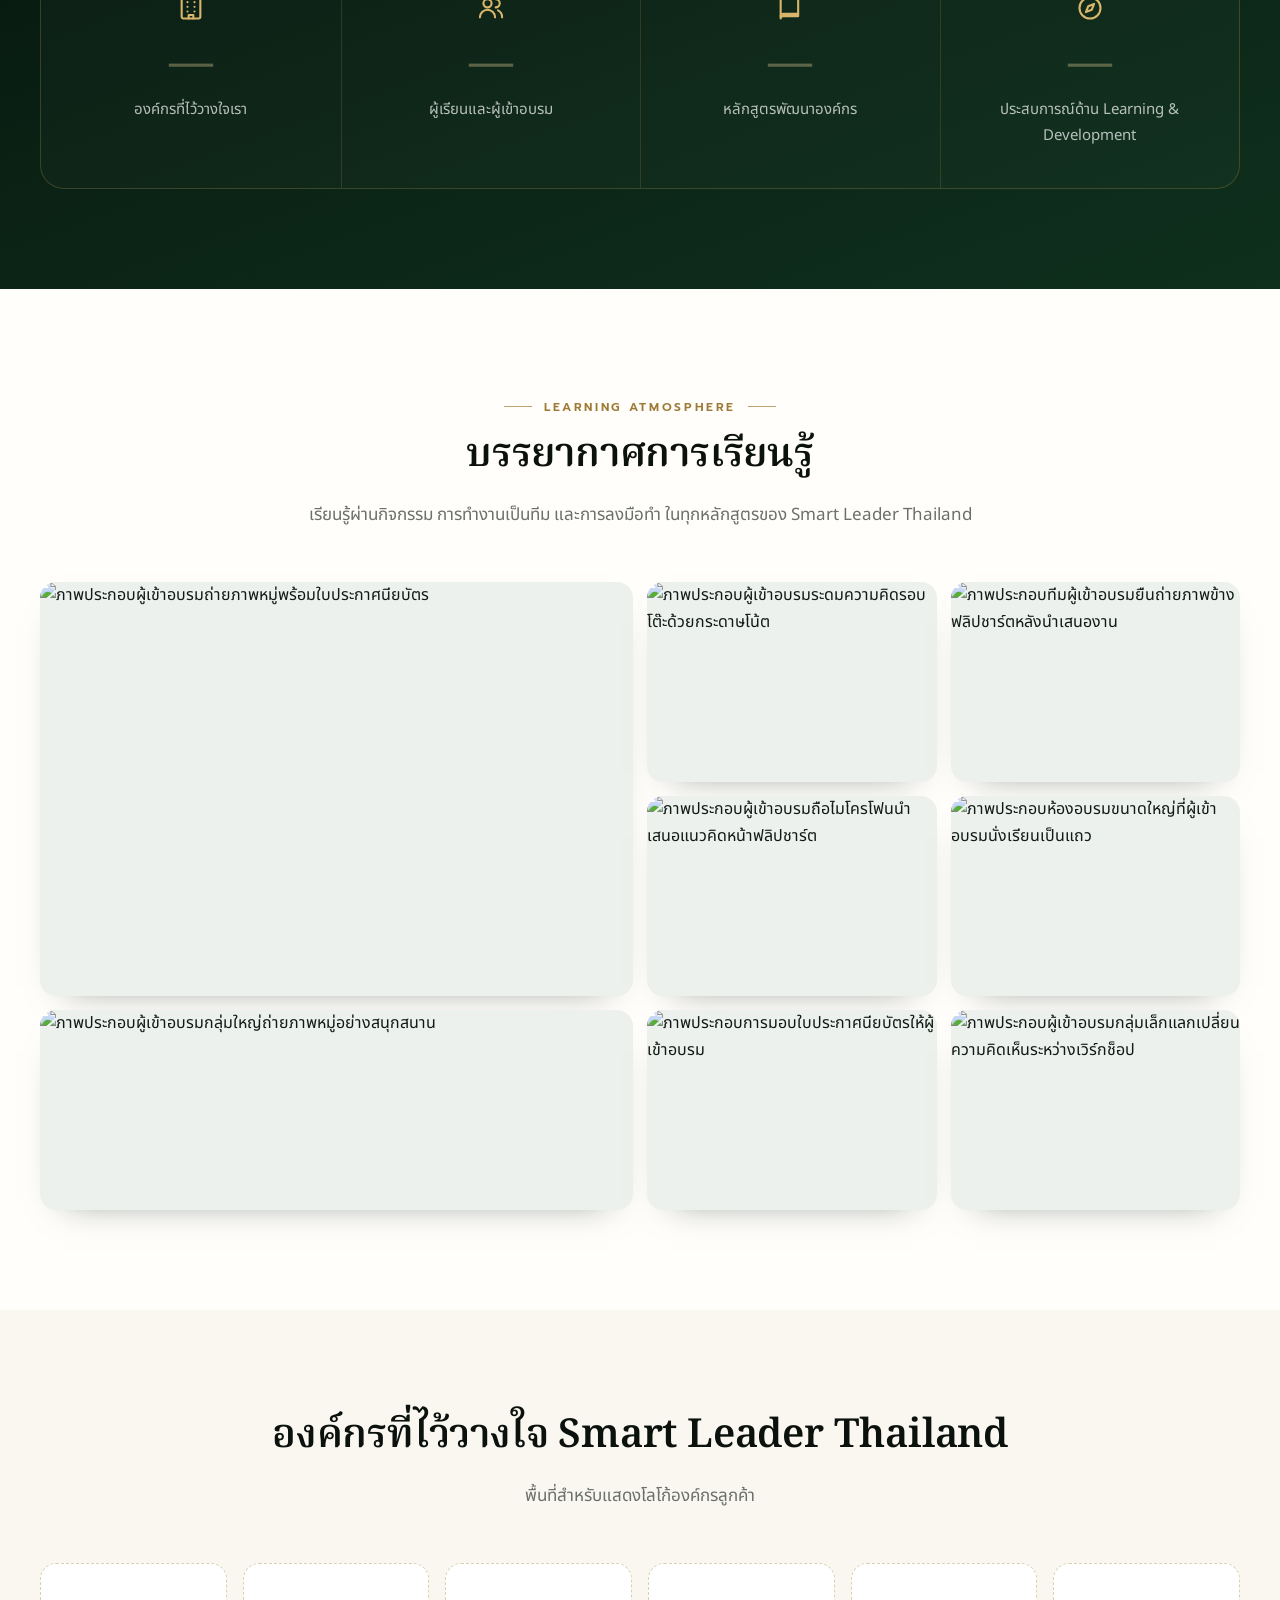
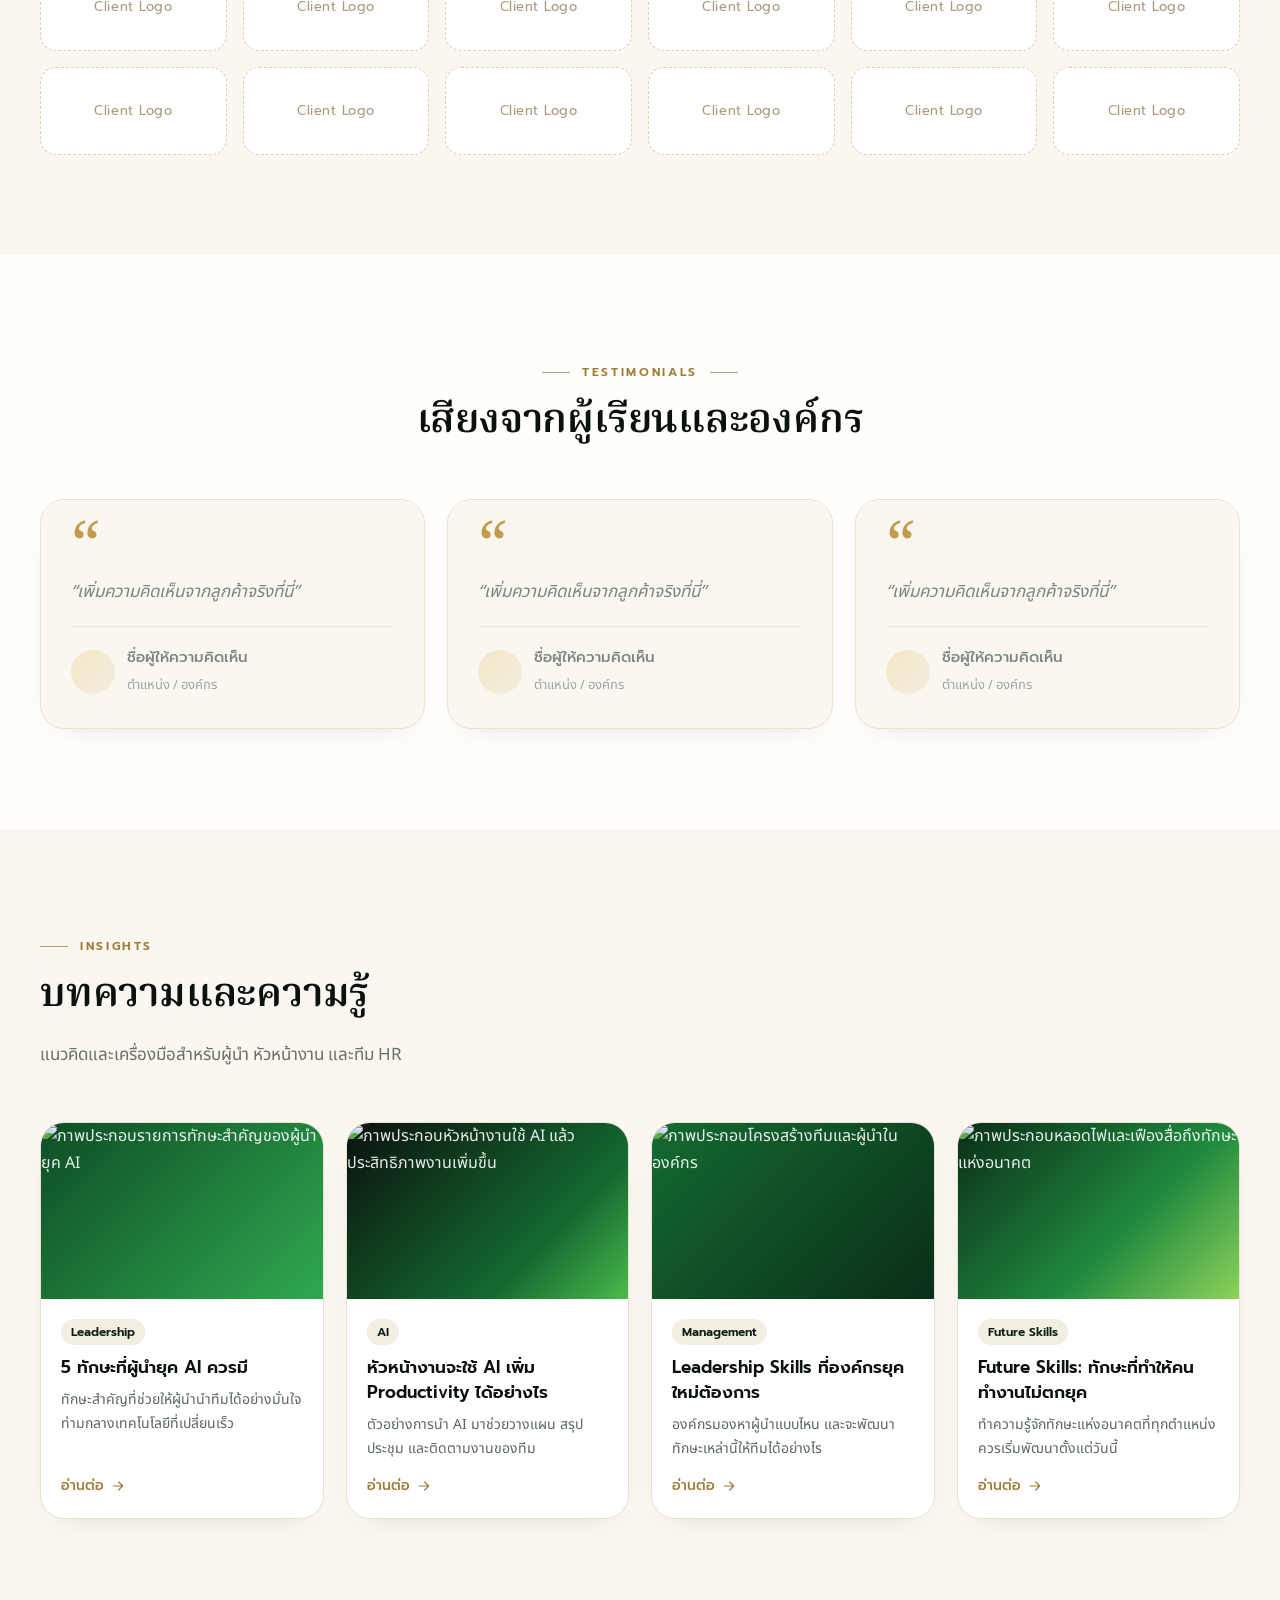
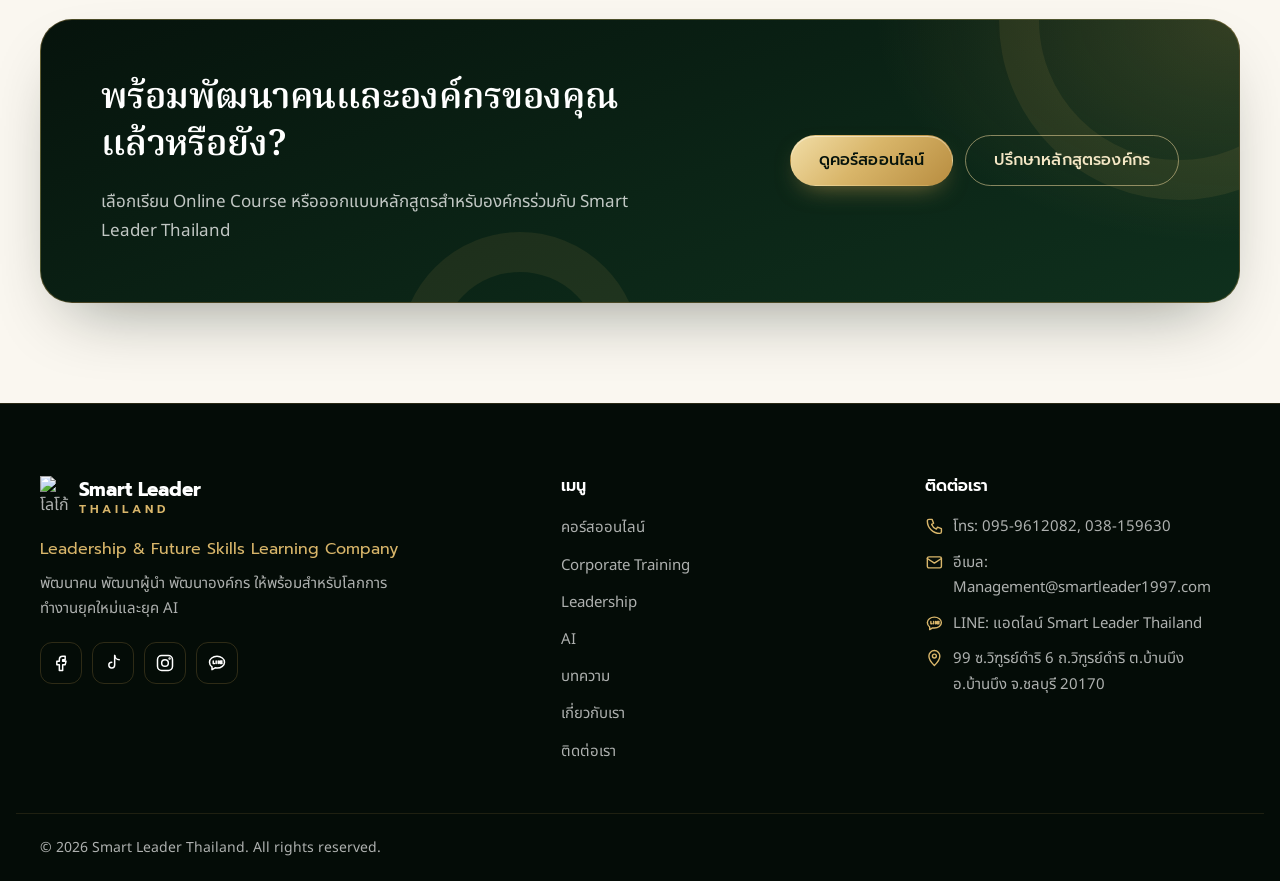
==== commit 366d9aee: "Add files via upload" ====
--- a/index.html
+++ b/index.html
@@ -68,6 +68,7 @@
       <symbol id="i-facebook" viewBox="0 0 24 24"><path d="M14 8h3V4h-3a4 4 0 0 0-4 4v2H7v4h3v7h4v-7h3l1-4h-4V8Z"/></symbol>
       <symbol id="i-instagram" viewBox="0 0 24 24"><rect x="3" y="3" width="18" height="18" rx="5"/><circle cx="12" cy="12" r="4"/><circle cx="17.5" cy="6.5" r=".6"/></symbol>
       <symbol id="i-tiktok" viewBox="0 0 24 24"><path d="M14 3v11.5a3.5 3.5 0 1 1-3.5-3.5"/><path d="M14 3c.5 3 2.5 5 5.5 5"/></symbol>
+      <symbol id="i-pin" viewBox="0 0 24 24"><path d="M12 21s-7-6.2-7-12a7 7 0 0 1 14 0c0 5.8-7 12-7 12Z"/><circle cx="12" cy="9" r="2.5"/></symbol>
       <symbol id="i-building" viewBox="0 0 24 24"><rect x="4" y="3" width="16" height="18" rx="1.5"/><path d="M9 7h.01M15 7h.01M9 11h.01M15 11h.01M9 15h.01M15 15h.01M10 21v-3h4v3"/></symbol>
     </defs>
   </svg>
@@ -754,12 +755,11 @@
         <p class="footer-tagline">Leadership &amp; Future Skills Learning Company</p>
         <p class="footer-about">พัฒนาคน พัฒนาผู้นำ พัฒนาองค์กร ให้พร้อมสำหรับโลกการทำงานยุคใหม่และยุค AI</p>
 
-        <!-- TODO: ใส่ลิงก์ Social Media จริง -->
         <ul class="social">
-          <li><a href="#contact" aria-label="Facebook (รอใส่ลิงก์)"><svg class="icon"><use href="#i-facebook"/></svg></a></li>
-          <li><a href="#contact" aria-label="TikTok (รอใส่ลิงก์)"><svg class="icon"><use href="#i-tiktok"/></svg></a></li>
-          <li><a href="#contact" aria-label="Instagram (รอใส่ลิงก์)"><svg class="icon"><use href="#i-instagram"/></svg></a></li>
-          <li><a href="#contact" aria-label="LINE (รอใส่ลิงก์)"><svg class="icon"><use href="#i-line"/></svg></a></li>
+          <li><a href="https://www.facebook.com/chaiyawat.thanachaiwisit" target="_blank" rel="noopener" aria-label="Facebook"><svg class="icon"><use href="#i-facebook"/></svg></a></li>
+          <li><a href="https://www.tiktok.com/@chaithanawisit" target="_blank" rel="noopener" aria-label="TikTok"><svg class="icon"><use href="#i-tiktok"/></svg></a></li>
+          <li><a href="https://shorturl.asia/sQvFu" target="_blank" rel="noopener" aria-label="Instagram"><svg class="icon"><use href="#i-instagram"/></svg></a></li>
+          <li><a href="https://line.me/ti/p/QgJ3UgJnjg" target="_blank" rel="noopener" aria-label="LINE"><svg class="icon"><use href="#i-line"/></svg></a></li>
         </ul>
       </div>
 
@@ -778,11 +778,11 @@
 
       <div class="footer-col">
         <h3>ติดต่อเรา</h3>
-        <!-- TODO: ใส่ข้อมูลติดต่อจริง เช่น <a href="tel:+66XXXXXXXXX">0X-XXX-XXXX</a> -->
         <ul class="contact-list">
-          <li><svg class="icon"><use href="#i-phone"/></svg> <span>โทร: <em>รอใส่เบอร์โทรศัพท์</em></span></li>
-          <li><svg class="icon"><use href="#i-mail"/></svg> <span>อีเมล: <em>รอใส่อีเมล</em></span></li>
-          <li><svg class="icon"><use href="#i-line"/></svg> <span>LINE: <em>รอใส่ LINE ID</em></span></li>
+          <li><svg class="icon"><use href="#i-phone"/></svg> <span>โทร: <a href="tel:+66959612082">095-9612082</a>, <a href="tel:+6638159630">038-159630</a></span></li>
+          <li><svg class="icon"><use href="#i-mail"/></svg> <span>อีเมล: <a href="mailto:Management@smartleader1997.com">Management@smartleader1997.com</a></span></li>
+          <li><svg class="icon"><use href="#i-line"/></svg> <span>LINE: <a href="https://line.me/ti/p/QgJ3UgJnjg" target="_blank" rel="noopener">แอดไลน์ Smart Leader Thailand</a></span></li>
+          <li><svg class="icon"><use href="#i-pin"/></svg> <address>99 ซ.วิฑูรย์ดำริ 6 ถ.วิฑูรย์ดำริ ต.บ้านบึง อ.บ้านบึง จ.ชลบุรี 20170</address></li>
         </ul>
       </div>
     </div>
--- a/style.css
+++ b/style.css
@@ -716,6 +716,8 @@
 .contact-list li { display: flex; align-items: flex-start; gap: 10px; font-size: 15px; }
 .contact-list .icon { color: var(--green-300); margin-top: 3px; }
 .contact-list em { font-style: normal; color: rgba(255, 255, 255, .42); }
+.contact-list address { font-style: normal; }
+.contact-list span { overflow-wrap: anywhere; }
 
 .footer-bottom { padding: 22px var(--gutter); border-top: 1px solid rgba(255, 255, 255, .08); font-size: 14px; }
 .footer-bottom p { margin: 0; }
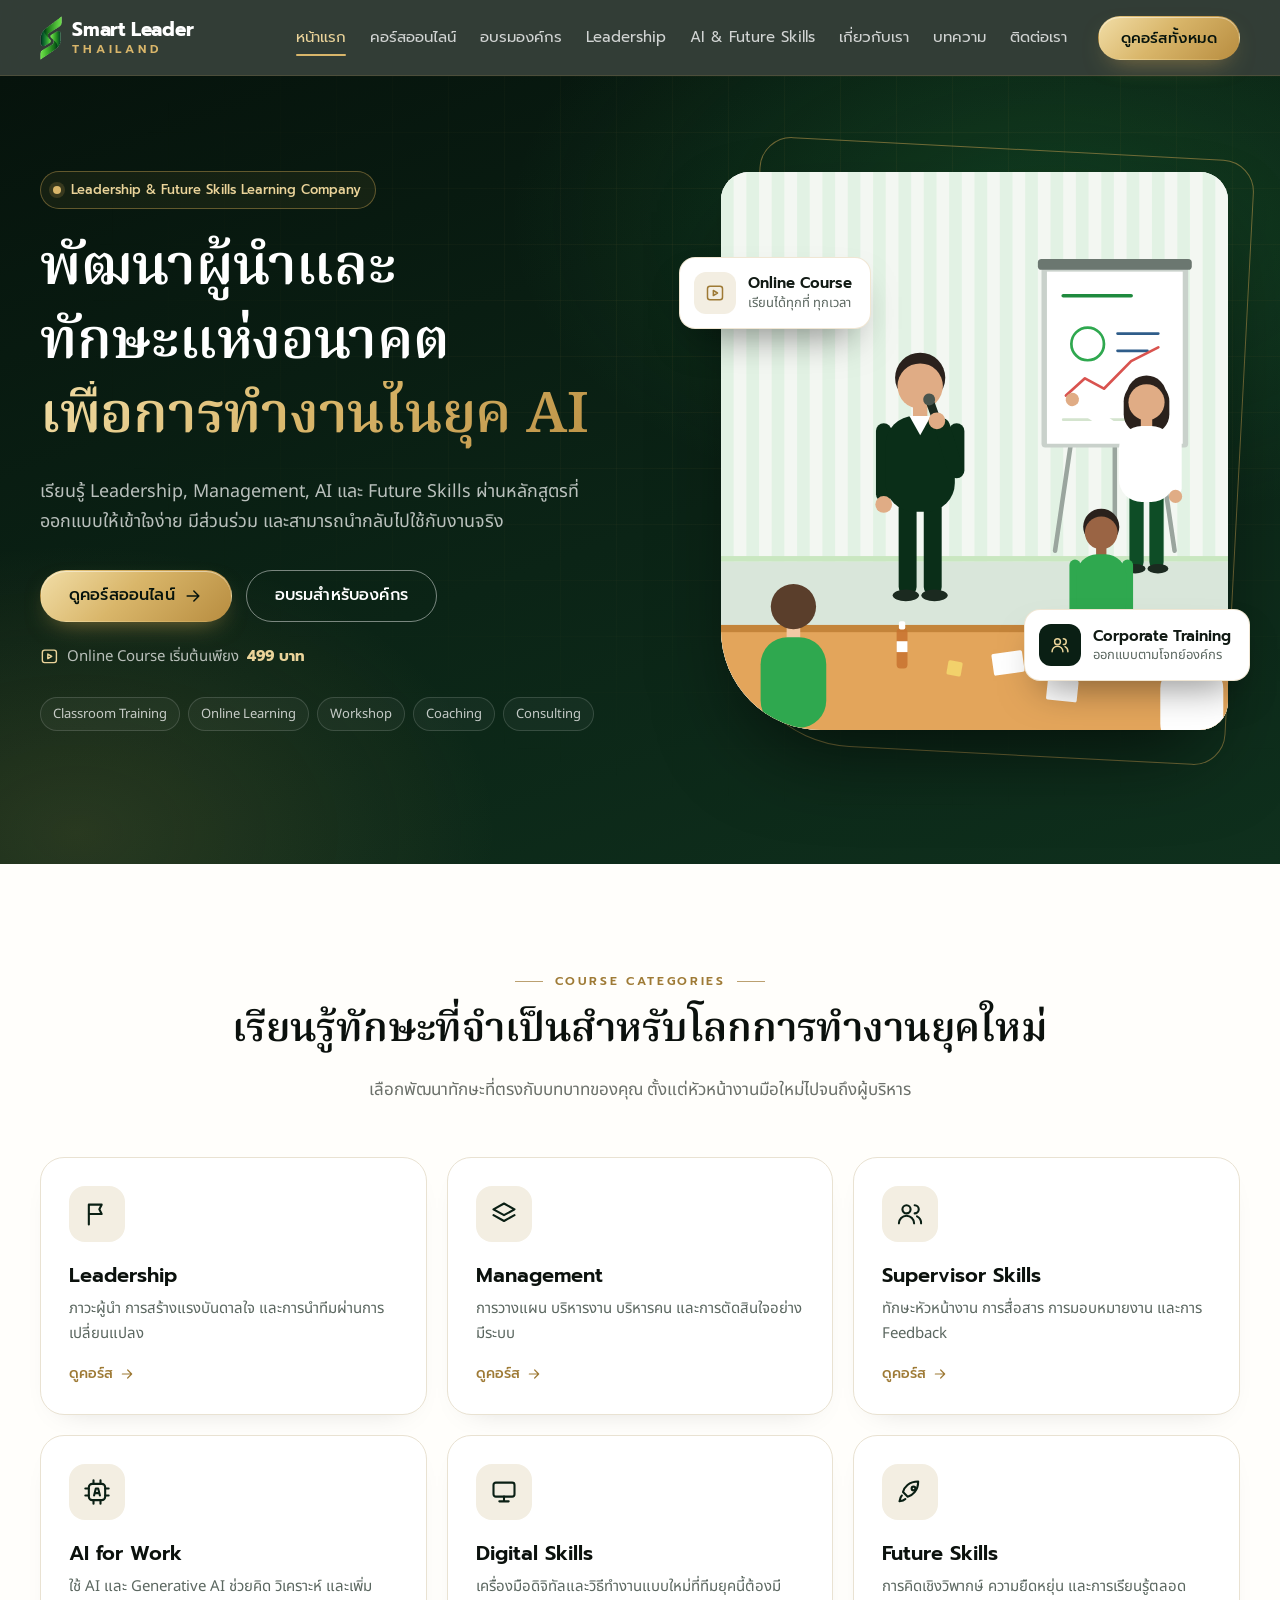
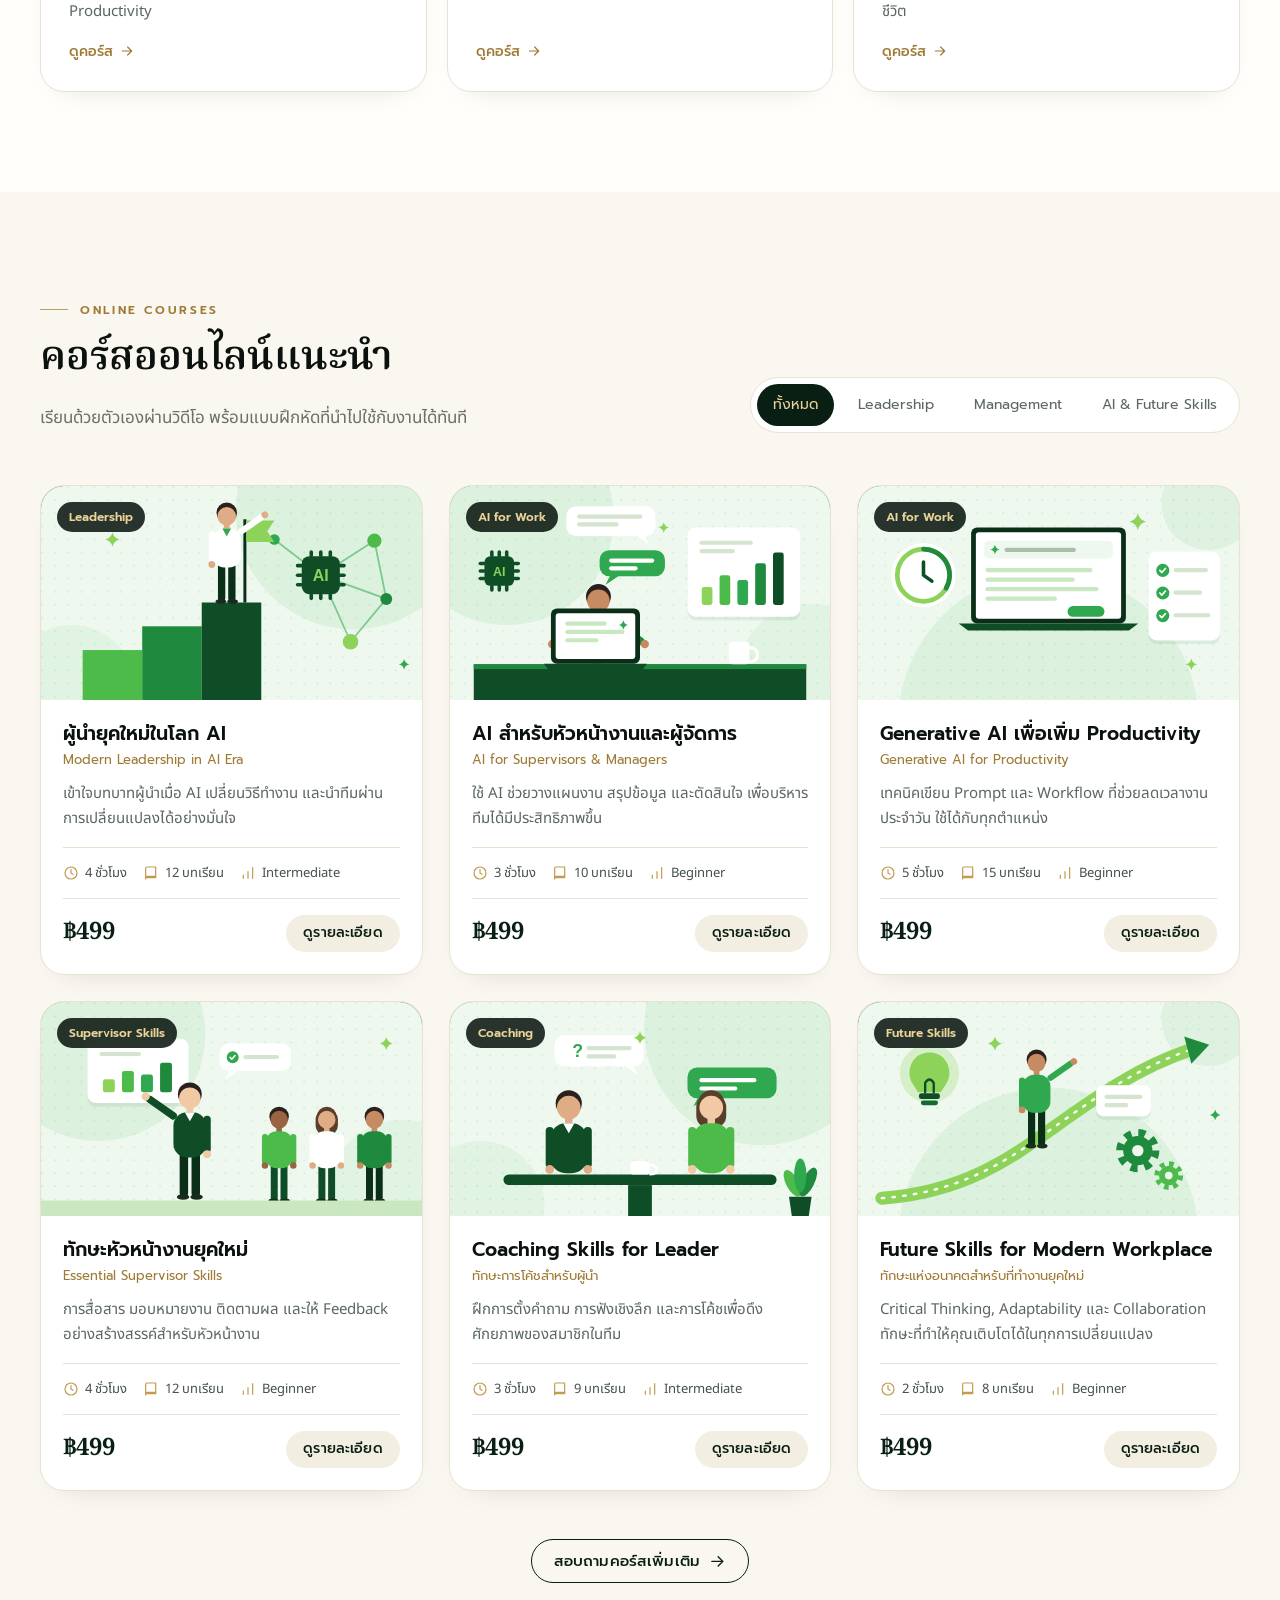
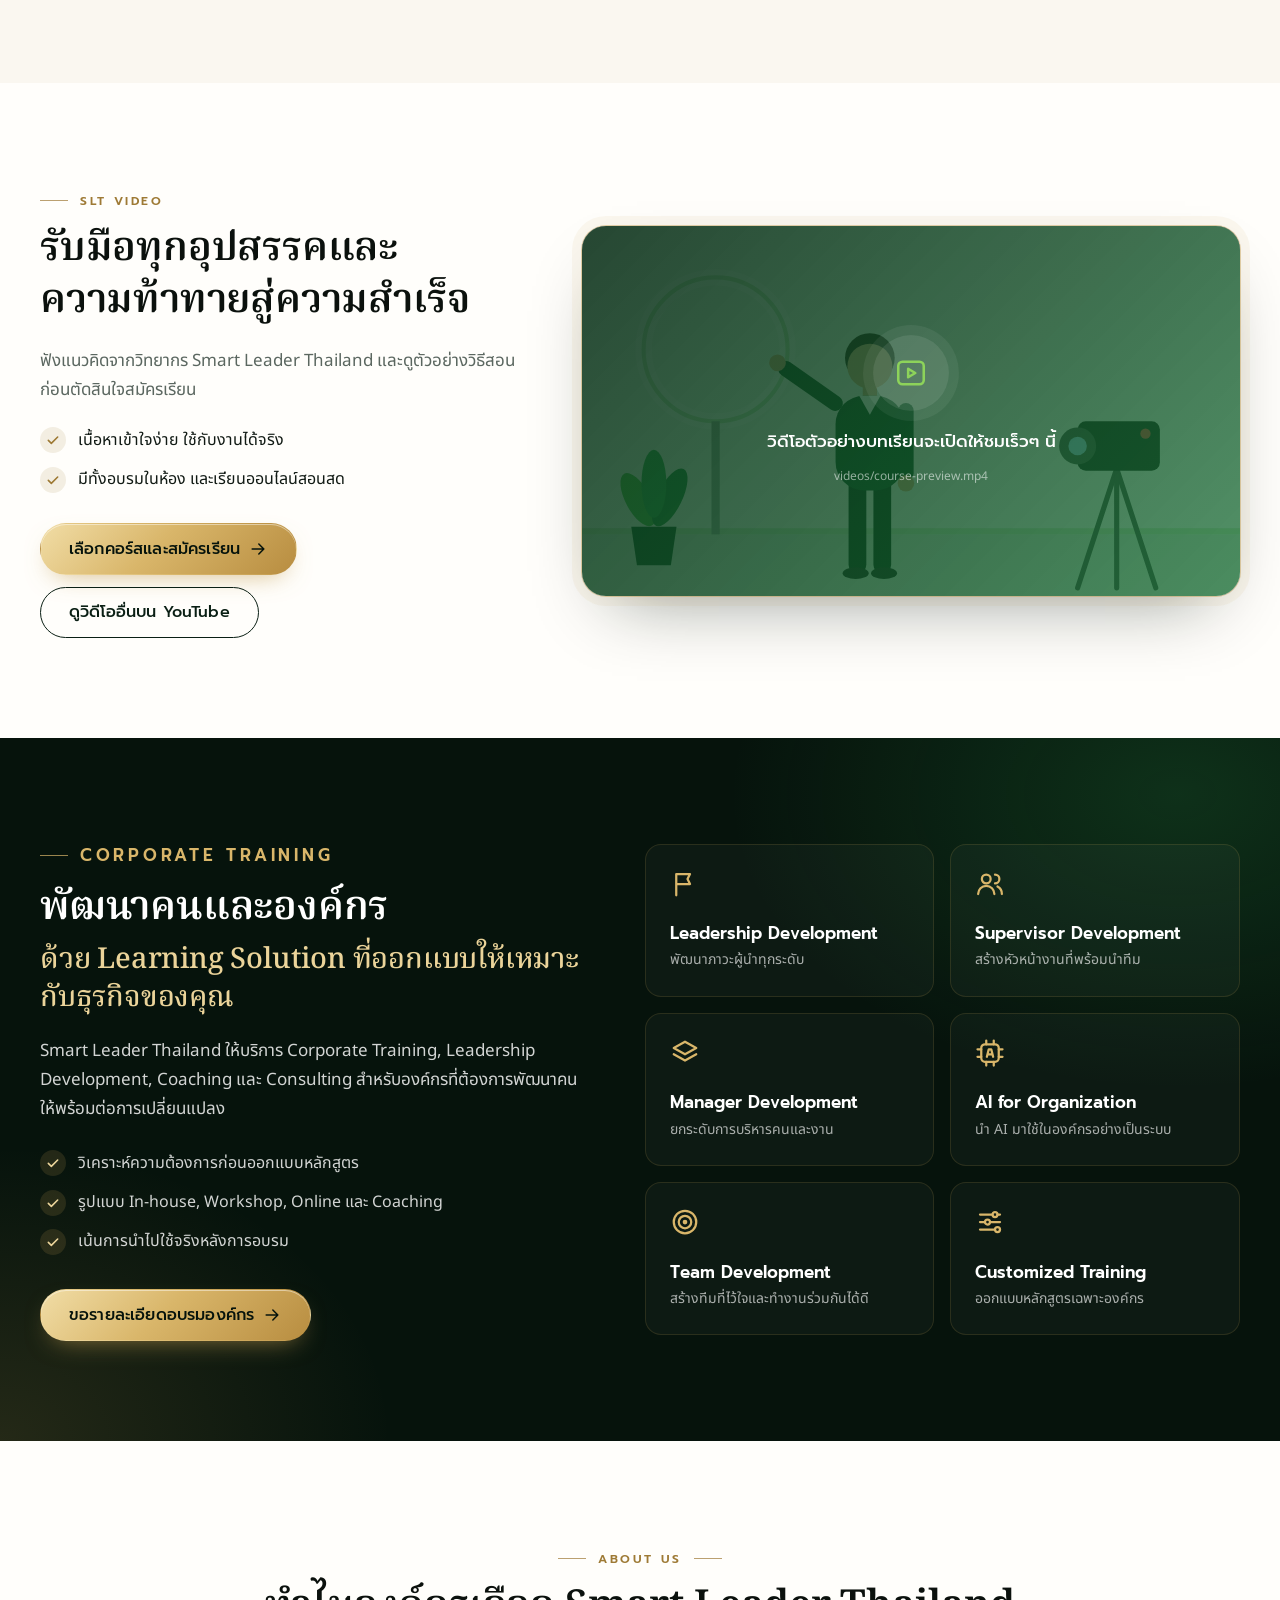
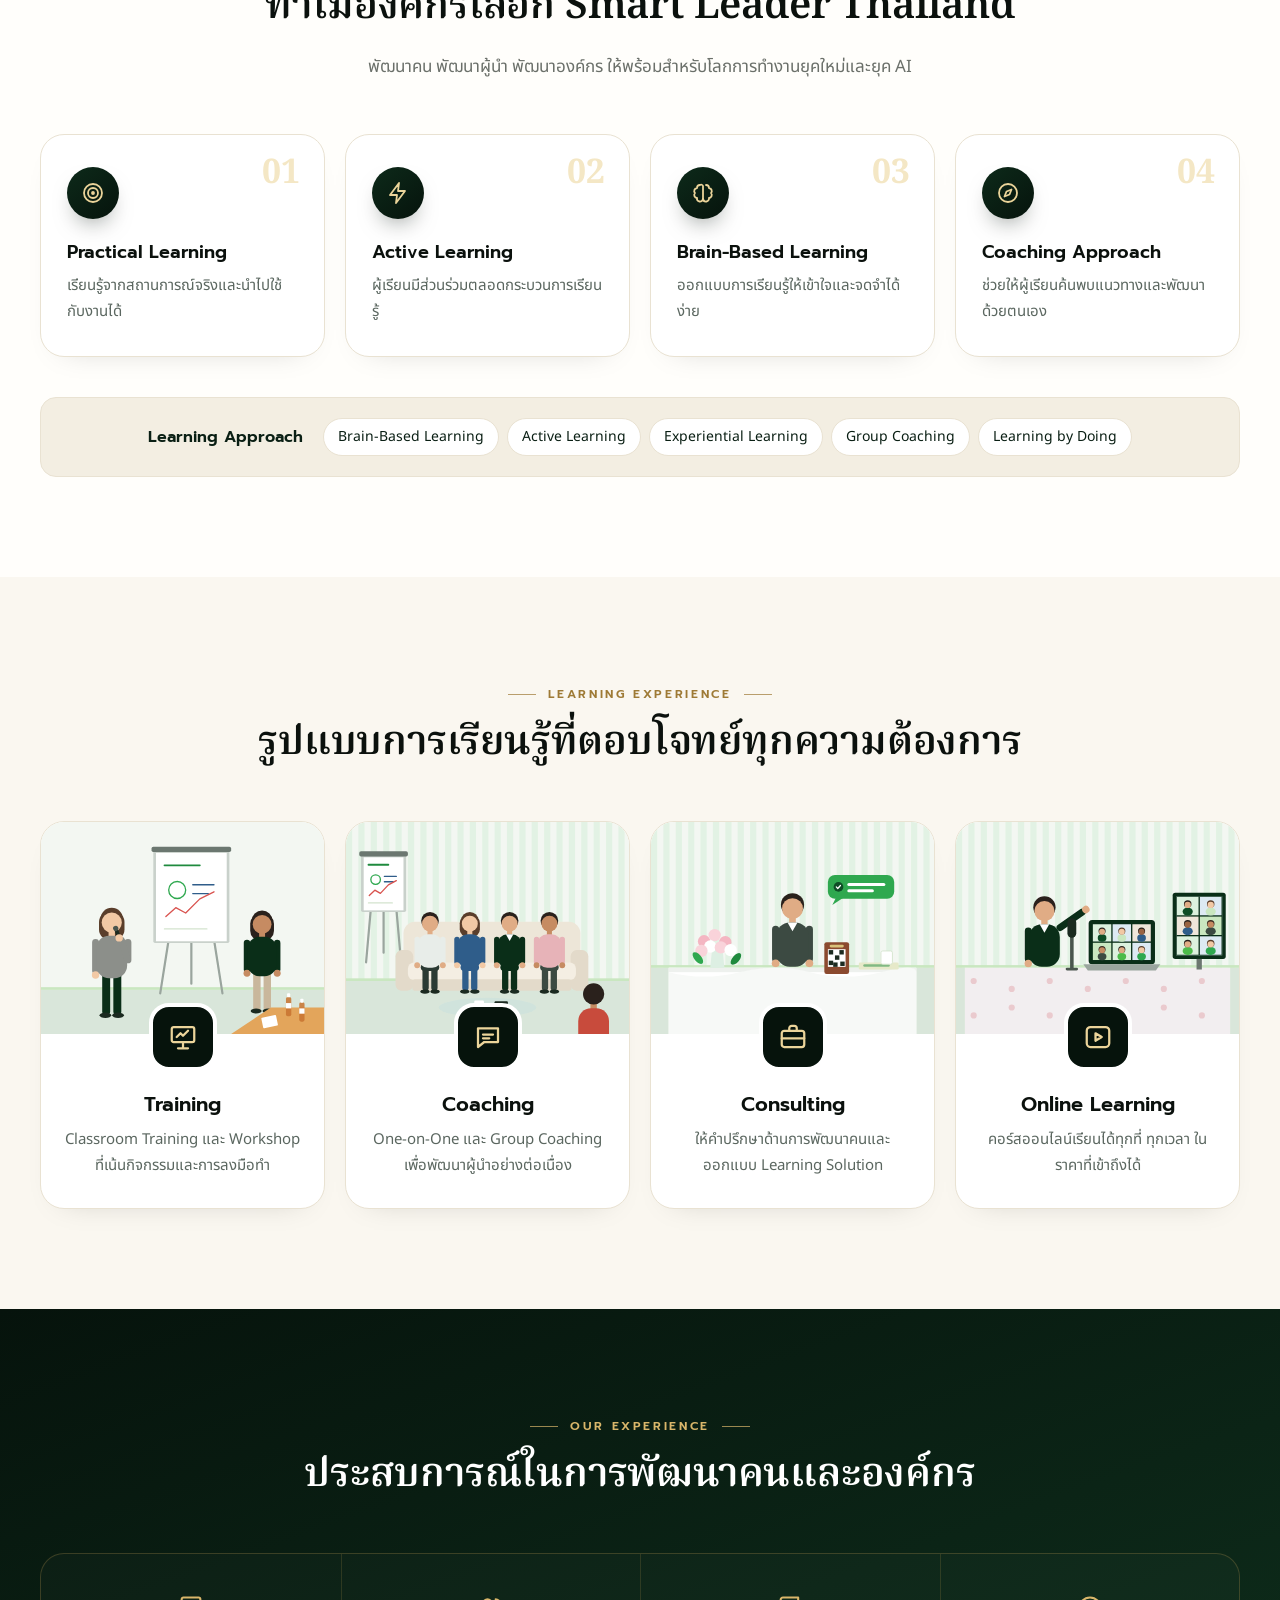
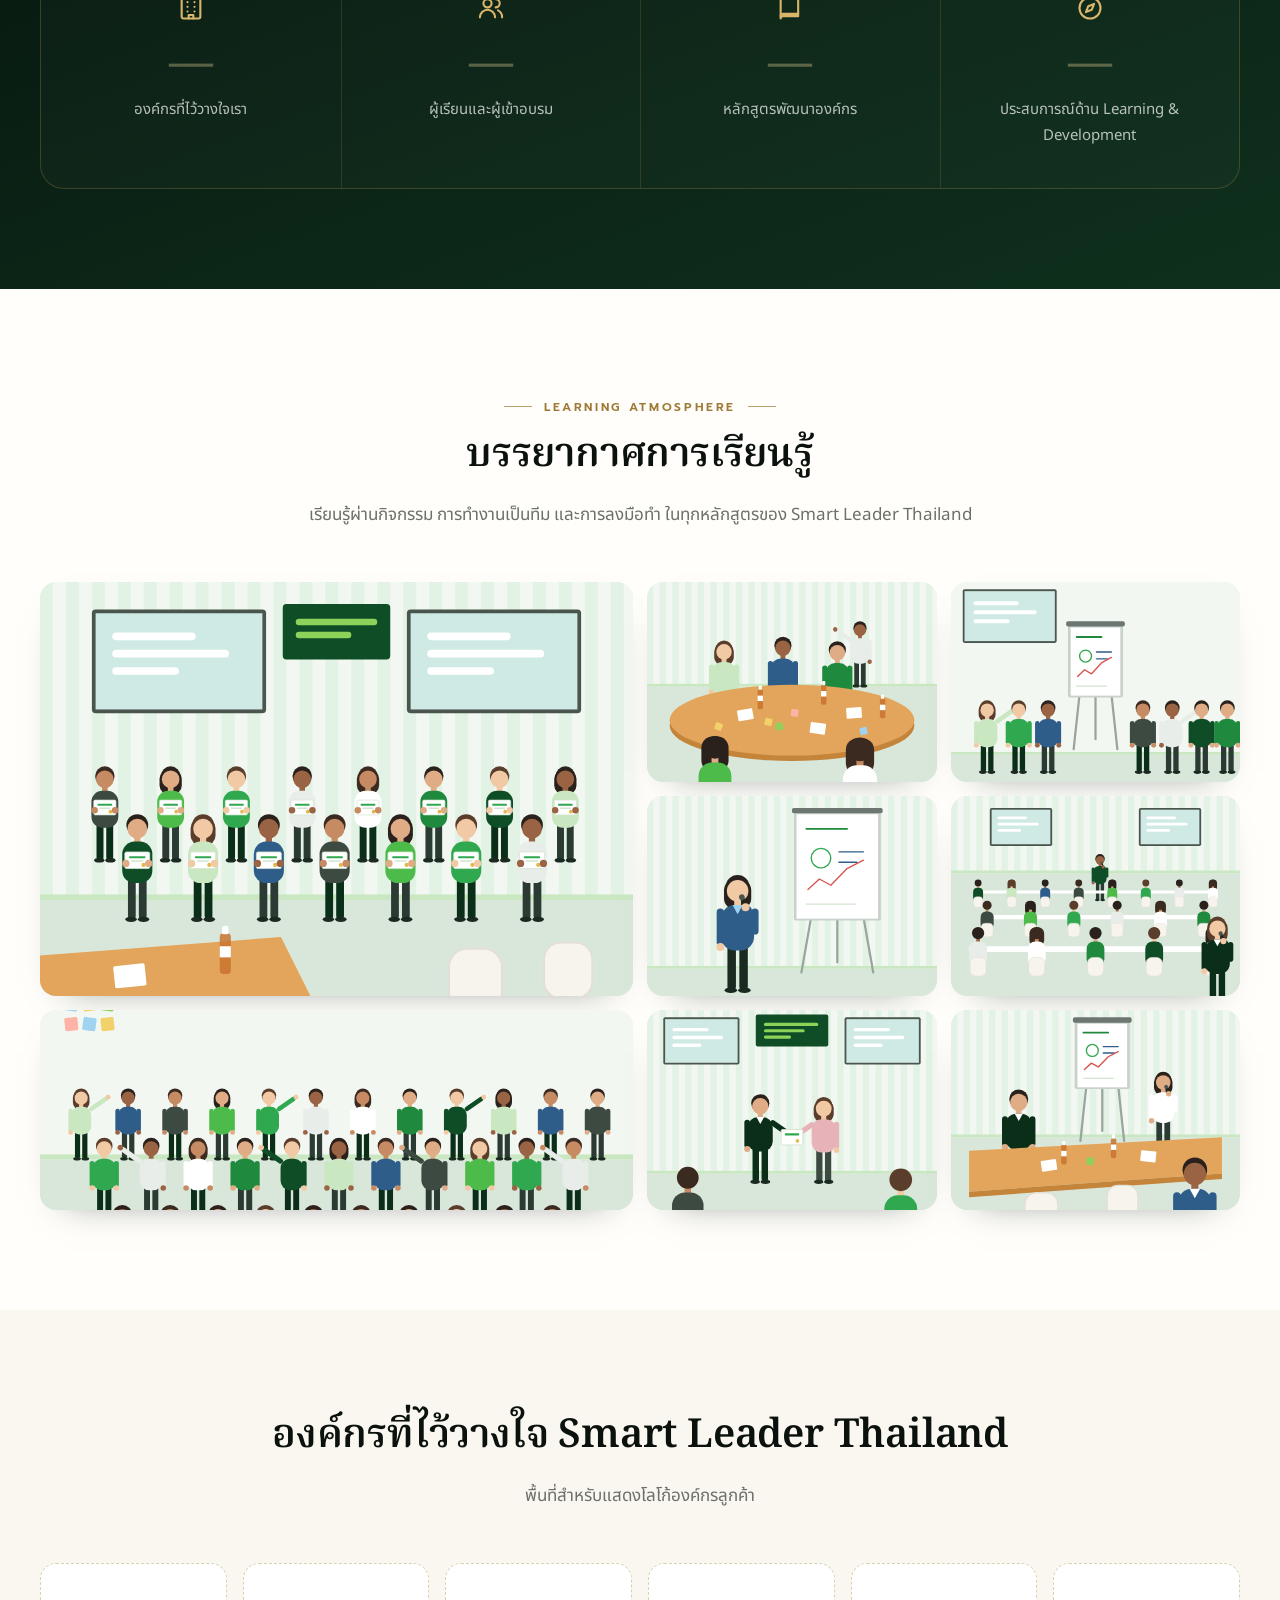
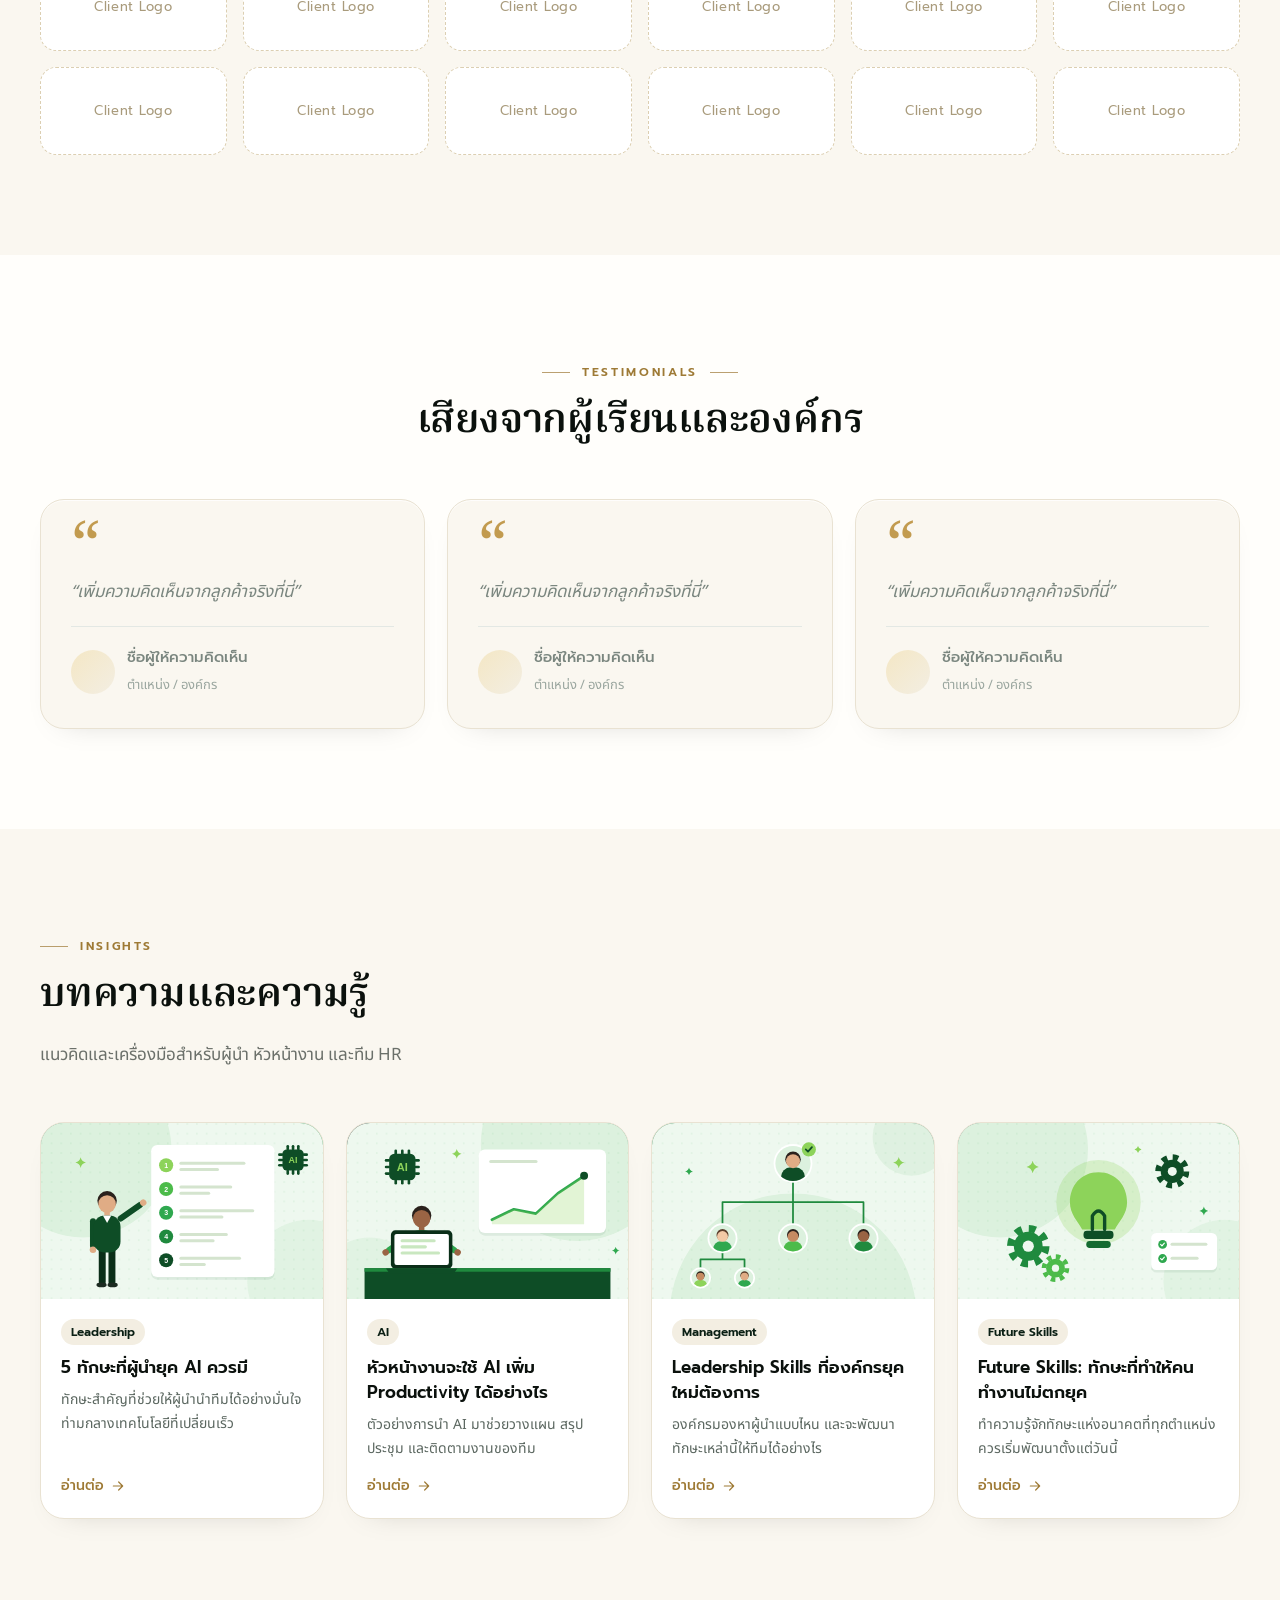
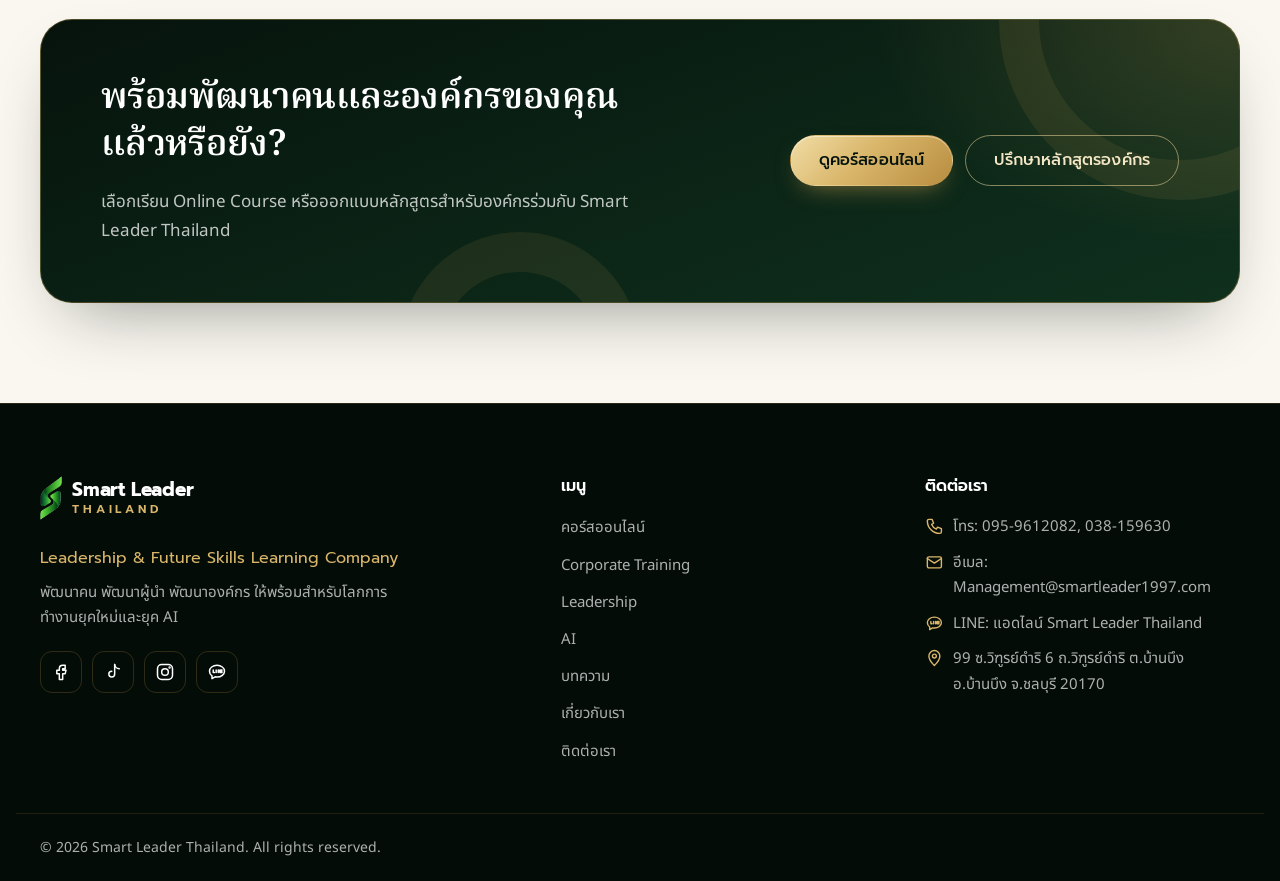
==== commit 0512f5de: "Add image, asset and video folders; update contact info and embed card images Co-Authored-By: Claude" ====
--- a/index.html
+++ b/index.html
@@ -233,13 +233,13 @@
         <!--
           หมายเหตุ: ระยะเวลา จำนวนบทเรียน และราคา เป็นข้อมูลตัวอย่าง
           TODO: แก้ไขเป็นข้อมูลหลักสูตรจริงก่อนเปิดใช้งาน
-          ภาพคอร์ส: ภาพประกอบ SVG ใน images/ — เปลี่ยนเป็นภาพปกคอร์สจริงได้ (แนะนำ 16:9 เช่น 1280x720)
+          ภาพคอร์ส: ฝังเป็น data URI จากไฟล์ต้นฉบับ images/course-*.svg — เปลี่ยนเป็นภาพปกคอร์สจริงได้ (แนะนำ 16:9 เช่น 1280x720)
         -->
         <div class="course-grid" id="courseGrid">
 
           <article class="course-card" data-course-id="modern-leadership-ai" data-category="leadership" data-reveal>
             <div class="course-thumb thumb-1">
-              <img src="images/course-leadership-ai.svg" alt="ภาพประกอบผู้นำยืนบนบันไดความสำเร็จพร้อมเครือข่าย AI" width="640" height="360" loading="lazy">
+              <img src="[data-uri]" alt="ภาพประกอบผู้นำยืนบนบันไดความสำเร็จพร้อมเครือข่าย AI" width="640" height="360" loading="lazy">
               <span class="badge">Leadership</span>
             </div>
             <div class="course-body">
@@ -260,7 +260,7 @@
 
           <article class="course-card" data-course-id="ai-for-managers" data-category="ai" data-reveal data-delay="60">
             <div class="course-thumb thumb-2">
-              <img src="images/course-ai-managers.svg" alt="ภาพประกอบหัวหน้างานใช้ AI ช่วยวิเคราะห์ข้อมูลบนแล็ปท็อป" width="640" height="360" loading="lazy">
+              <img src="[data-uri]" alt="ภาพประกอบหัวหน้างานใช้ AI ช่วยวิเคราะห์ข้อมูลบนแล็ปท็อป" width="640" height="360" loading="lazy">
               <span class="badge">AI for Work</span>
             </div>
             <div class="course-body">
@@ -281,7 +281,7 @@
 
           <article class="course-card" data-course-id="genai-productivity" data-category="ai" data-reveal data-delay="120">
             <div class="course-thumb thumb-3">
-              <img src="images/course-genai-productivity.svg" alt="ภาพประกอบการใช้ Generative AI บนแล็ปท็อปเพื่อทำงานเร็วขึ้น" width="640" height="360" loading="lazy">
+              <img src="[data-uri]" alt="ภาพประกอบการใช้ Generative AI บนแล็ปท็อปเพื่อทำงานเร็วขึ้น" width="640" height="360" loading="lazy">
               <span class="badge">AI for Work</span>
             </div>
             <div class="course-body">
@@ -302,7 +302,7 @@
 
           <article class="course-card" data-course-id="supervisor-skills" data-category="management" data-reveal>
             <div class="course-thumb thumb-4">
-              <img src="images/course-supervisor.svg" alt="ภาพประกอบหัวหน้างานสื่อสารเป้าหมายกับสมาชิกในทีม" width="640" height="360" loading="lazy">
+              <img src="[data-uri]" alt="ภาพประกอบหัวหน้างานสื่อสารเป้าหมายกับสมาชิกในทีม" width="640" height="360" loading="lazy">
               <span class="badge">Supervisor Skills</span>
             </div>
             <div class="course-body">
@@ -323,7 +323,7 @@
 
           <article class="course-card" data-course-id="coaching-skills" data-category="leadership" data-reveal data-delay="60">
             <div class="course-thumb thumb-5">
-              <img src="images/course-coaching.svg" alt="ภาพประกอบการโค้ชแบบตัวต่อตัวระหว่างผู้นำและสมาชิกทีม" width="640" height="360" loading="lazy">
+              <img src="[data-uri]" alt="ภาพประกอบการโค้ชแบบตัวต่อตัวระหว่างผู้นำและสมาชิกทีม" width="640" height="360" loading="lazy">
               <span class="badge">Coaching</span>
             </div>
             <div class="course-body">
@@ -344,7 +344,7 @@
 
           <article class="course-card" data-course-id="future-skills" data-category="ai" data-reveal data-delay="120">
             <div class="course-thumb thumb-6">
-              <img src="images/course-future-skills.svg" alt="ภาพประกอบเส้นทางการเติบโตด้วยทักษะแห่งอนาคต" width="640" height="360" loading="lazy">
+              <img src="[data-uri]" alt="ภาพประกอบเส้นทางการเติบโตด้วยทักษะแห่งอนาคต" width="640" height="360" loading="lazy">
               <span class="badge">Future Skills</span>
             </div>
             <div class="course-body">
@@ -681,10 +681,10 @@
           </div>
         </header>
 
-        <!-- TODO: เชื่อมลิงก์ "อ่านต่อ" ไปยังหน้าบทความจริงเมื่อพร้อม ภาพเป็นภาพประกอบ SVG ใน images/ เปลี่ยนเป็นภาพจริงได้ -->
+        <!-- TODO: เชื่อมลิงก์ "อ่านต่อ" ไปยังหน้าบทความจริงเมื่อพร้อม ภาพฝังเป็น data URI จากไฟล์ต้นฉบับ images/article-*.svg เปลี่ยนเป็นภาพจริงได้ -->
         <div class="article-grid">
           <article class="article-card" data-reveal>
-            <div class="article-thumb thumb-1"><img src="images/article-leader-ai-skills.svg" alt="ภาพประกอบรายการทักษะสำคัญของผู้นำยุค AI" width="640" height="400" loading="lazy"></div>
+            <div class="article-thumb thumb-1"><img src="[data-uri]" alt="ภาพประกอบรายการทักษะสำคัญของผู้นำยุค AI" width="640" height="400" loading="lazy"></div>
             <div class="article-body">
               <span class="article-tag">Leadership</span>
               <h3>5 ทักษะที่ผู้นำยุค AI ควรมี</h3>
@@ -693,7 +693,7 @@
             </div>
           </article>
           <article class="article-card" data-reveal data-delay="60">
-            <div class="article-thumb thumb-2"><img src="images/article-ai-productivity.svg" alt="ภาพประกอบหัวหน้างานใช้ AI แล้วประสิทธิภาพงานเพิ่มขึ้น" width="640" height="400" loading="lazy"></div>
+            <div class="article-thumb thumb-2"><img src="[data-uri]" alt="ภาพประกอบหัวหน้างานใช้ AI แล้วประสิทธิภาพงานเพิ่มขึ้น" width="640" height="400" loading="lazy"></div>
             <div class="article-body">
               <span class="article-tag">AI</span>
               <h3>หัวหน้างานจะใช้ AI เพิ่ม Productivity ได้อย่างไร</h3>
@@ -702,7 +702,7 @@
             </div>
           </article>
           <article class="article-card" data-reveal data-delay="120">
-            <div class="article-thumb thumb-4"><img src="images/article-leadership-skills.svg" alt="ภาพประกอบโครงสร้างทีมและผู้นำในองค์กร" width="640" height="400" loading="lazy"></div>
+            <div class="article-thumb thumb-4"><img src="[data-uri]" alt="ภาพประกอบโครงสร้างทีมและผู้นำในองค์กร" width="640" height="400" loading="lazy"></div>
             <div class="article-body">
               <span class="article-tag">Management</span>
               <h3>Leadership Skills ที่องค์กรยุคใหม่ต้องการ</h3>
@@ -711,7 +711,7 @@
             </div>
           </article>
           <article class="article-card" data-reveal data-delay="180">
-            <div class="article-thumb thumb-6"><img src="images/article-future-skills.svg" alt="ภาพประกอบหลอดไฟและเฟืองสื่อถึงทักษะแห่งอนาคต" width="640" height="400" loading="lazy"></div>
+            <div class="article-thumb thumb-6"><img src="[data-uri]" alt="ภาพประกอบหลอดไฟและเฟืองสื่อถึงทักษะแห่งอนาคต" width="640" height="400" loading="lazy"></div>
             <div class="article-body">
               <span class="article-tag">Future Skills</span>
               <h3>Future Skills: ทักษะที่ทำให้คนทำงานไม่ตกยุค</h3>
